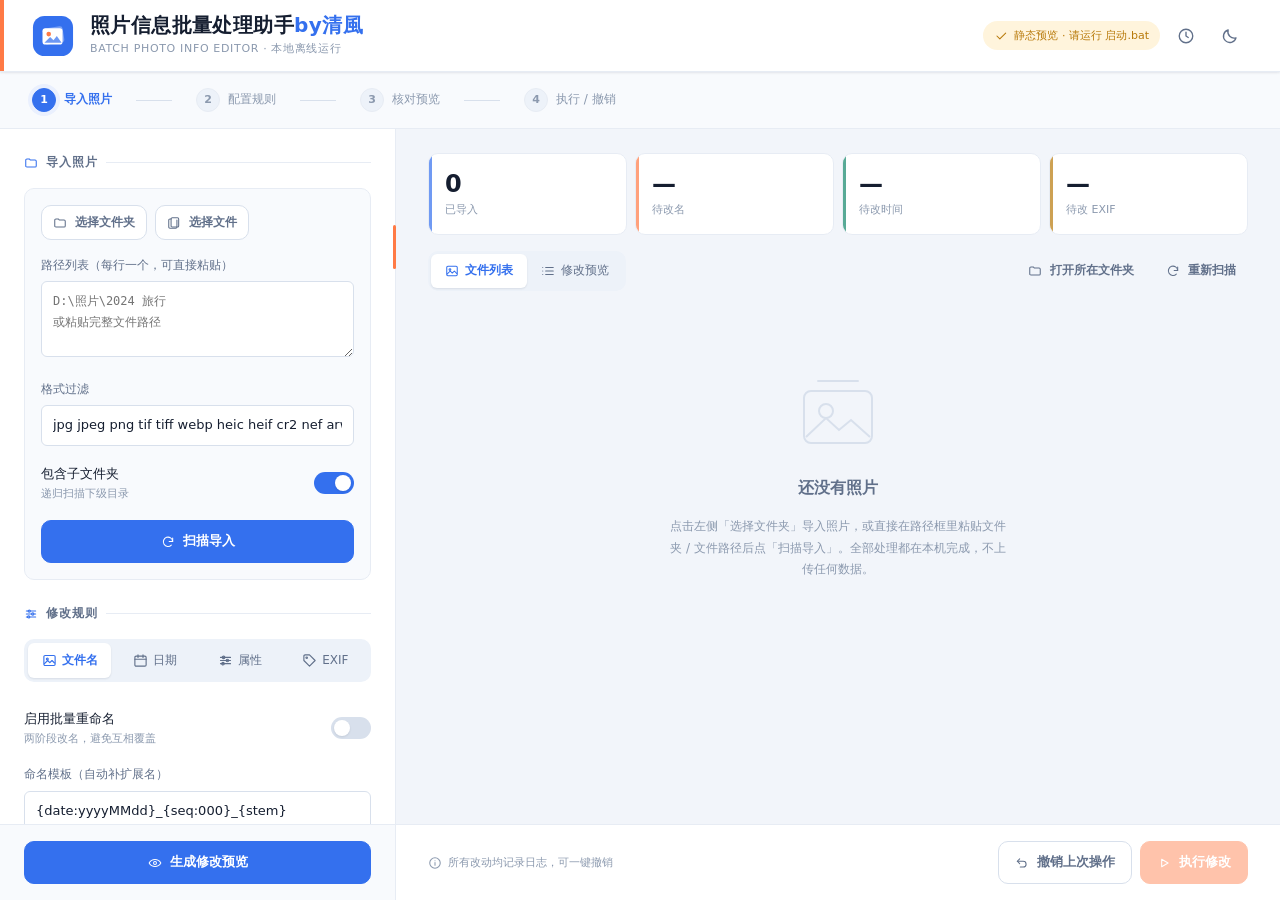
==== index.html @ 04a1b997 "Add files via upload" ====
<!DOCTYPE html>
<html lang="zh-CN" data-theme="light">
<head>
<meta charset="UTF-8">
<meta name="viewport" content="width=device-width, initial-scale=1">
<title>照片信息批量处理助手by清風 · 批量修改照片信息</title>
<style>
:root{
  --brand:#3470EE; --brand-strong:#2559CC; --brand-soft:#EAF0FE; --brand-ink:#1B4FC0;
  --accent:#FF7A45; --accent-soft:#FFF0E8; --accent-ink:#C94E1F;
  --ok:#12876A; --ok-soft:#E4F6EF; --warn:#B87A0B; --warn-soft:#FFF4DC;
  --danger:#D8433A; --danger-soft:#FDECEA;
  --n0:#FFFFFF; --n50:#F7F9FC; --n100:#F1F4F9; --n200:#E7ECF4;
  --n300:#D8E0EC; --n400:#B6C2D4; --n500:#8B99AE; --n600:#61708A;
  --n700:#42506A; --n800:#28344B; --n900:#151E30;
  --bg:#F2F5FA; --surface:#FFFFFF; --surface-2:#F8FAFD; --surface-3:#EDF2F9;
  --text:var(--n900); --text-2:var(--n600); --text-3:var(--n500);
  --line:var(--n200); --line-strong:var(--n300);
  --fs-11:11px; --fs-12:12px; --fs-13:13px; --fs-14:14px; --fs-16:16px;
  --fs-18:18px; --fs-20:20px; --fs-24:24px; --fs-30:30px;
  --sp-1:4px; --sp-2:8px; --sp-3:16px; --sp-4:24px; --sp-5:32px;
  --sp-6:40px; --sp-7:48px; --sp-8:64px;
  --r-sm:6px; --r-md:10px; --r-lg:16px; --r-pill:999px;
  --sh-1:0 1px 2px rgba(21,30,48,.06),0 1px 3px rgba(21,30,48,.04);
  --sh-2:0 4px 12px rgba(21,30,48,.08),0 1px 3px rgba(21,30,48,.05);
  --sh-3:0 12px 32px rgba(21,30,48,.14);
  --ease-std:cubic-bezier(.4,0,.2,1);
  --ease-in:cubic-bezier(.22,1,.36,1);
  --t-micro:120ms; --t-hover:180ms; --t-state:280ms; --t-enter:400ms;
  --panel-w:396px;
}
:root[data-theme="dark"]{
  --brand:#5B8DEF; --brand-strong:#3470EE; --brand-soft:#1C2C4C; --brand-ink:#A9C4FF;
  --accent:#FF9A6B; --accent-soft:#3A2418; --accent-ink:#FFC2A3;
  --ok:#4CC79C; --ok-soft:#12362C; --warn:#E3B34C; --warn-soft:#382C11;
  --danger:#F07A72; --danger-soft:#3A1E1B;
  --n0:#1A212C; --n50:#1E2632; --n100:#222B38; --n200:#2B3644;
  --n300:#364354; --n400:#4A5A6E; --n500:#7C8BA1; --n600:#A2B0C4;
  --n700:#C2CCDA; --n800:#DCE4EF; --n900:#EEF3FA;
  --bg:#11171F; --surface:#1A212C; --surface-2:#1E2632; --surface-3:#232D3A;
  --text:var(--n900); --text-2:var(--n600); --text-3:var(--n500);
  --line:var(--n200); --line-strong:var(--n300);
  --sh-1:0 1px 2px rgba(0,0,0,.3); --sh-2:0 4px 14px rgba(0,0,0,.36);
  --sh-3:0 14px 38px rgba(0,0,0,.5);
}
*{box-sizing:border-box;margin:0;padding:0}
html,body{height:100%}
body{
  background:var(--bg); color:var(--text);
  font-family:"Segoe UI","Microsoft YaHei UI","PingFang SC",system-ui,sans-serif;
  font-size:var(--fs-14); line-height:1.6; -webkit-font-smoothing:antialiased;
  overflow:hidden; transition:background var(--t-state) var(--ease-std),color var(--t-state) var(--ease-std);
}
button,input,select,textarea{font:inherit;color:inherit}
button{cursor:pointer;border:0;background:none}
:focus-visible{outline:2px solid var(--brand);outline-offset:2px;border-radius:var(--r-sm)}
.ic{width:18px;height:18px;fill:none;stroke:currentColor;stroke-width:1.8;stroke-linecap:round;stroke-linejoin:round;flex:none}
.ic-sm{width:14px;height:14px}
.ic-lg{width:22px;height:22px}

/* ---------- 入场动画 ---------- */
@keyframes fadeUp{from{opacity:0;transform:translateY(14px)}to{opacity:1;transform:translateY(0)}}
@keyframes fadeIn{from{opacity:0}to{opacity:1}}
@keyframes slideIn{from{opacity:0;transform:translateX(-10px)}to{opacity:1;transform:translateX(0)}}
@keyframes popIn{from{opacity:0;transform:scale(.96) translateY(8px)}to{opacity:1;transform:scale(1) translateY(0)}}
.reveal{opacity:0}
.reveal.in-view{animation:fadeUp var(--t-enter) var(--ease-in) both;animation-delay:var(--d,0ms)}
.anim-in{animation:fadeUp var(--t-state) var(--ease-in) both}
.anim-pop{animation:popIn var(--t-state) var(--ease-in) both}

/* ---------- 顶栏 ---------- */
.app{display:flex;flex-direction:column;height:100vh}
.appbar{
  height:72px;flex:none;display:flex;align-items:center;justify-content:space-between;
  padding:0 var(--sp-5);background:var(--surface);
  border-bottom:1px solid var(--line);box-shadow:var(--sh-1);position:relative;z-index:20;
}
.appbar::before{content:"";position:absolute;left:0;top:0;bottom:0;width:4px;background:var(--accent)}
.brand{display:flex;align-items:center;gap:var(--sp-3)}
.logo{width:42px;height:42px;flex:none}
.brand h1{font-size:var(--fs-20);font-weight:600;letter-spacing:.02em;line-height:1.25}
.brand h1 em{font-style:normal;color:var(--brand)}
.brand p{font-size:var(--fs-11);color:var(--text-3);letter-spacing:.06em;margin-top:2px}
.appbar-actions{display:flex;align-items:center;gap:var(--sp-2)}
.cap-badge{
  display:inline-flex;align-items:center;gap:6px;font-size:var(--fs-11);
  padding:5px 10px;border-radius:var(--r-pill);background:var(--ok-soft);color:var(--ok);
  border:1px solid transparent;transition:all var(--t-hover) var(--ease-std);
}
.cap-badge.warn{background:var(--warn-soft);color:var(--warn)}
.icon-btn{
  width:36px;height:36px;border-radius:var(--r-md);display:grid;place-items:center;
  color:var(--text-2);border:1px solid transparent;
  transition:transform var(--t-hover) var(--ease-std),background var(--t-hover) var(--ease-std),
             color var(--t-hover) var(--ease-std),border-color var(--t-hover) var(--ease-std);
}
.icon-btn:hover{background:var(--surface-3);color:var(--brand);border-color:var(--line);transform:translateY(-2px)}
.icon-btn:active{transform:scale(.94)}
.icon-btn .ic{transition:transform var(--t-hover) var(--ease-std)}
.icon-btn:hover .ic{transform:rotate(-12deg)}

/* ---------- 步骤条 ---------- */
.stepper{
  flex:none;display:flex;align-items:center;gap:0;padding:var(--sp-3) var(--sp-5);
  background:var(--surface-2);border-bottom:1px solid var(--line);overflow-x:auto;
}
.step{display:flex;align-items:center;gap:var(--sp-2);padding-right:var(--sp-4);white-space:nowrap}
.step-num{
  width:24px;height:24px;border-radius:50%;display:grid;place-items:center;
  font-size:var(--fs-11);font-weight:600;background:var(--surface-3);color:var(--text-3);
  border:1px solid var(--line);transition:all var(--t-state) var(--ease-std);
}
.step-label{font-size:var(--fs-12);color:var(--text-3);transition:color var(--t-state) var(--ease-std)}
.step.active .step-num{background:var(--brand);color:#fff;border-color:var(--brand);box-shadow:0 0 0 4px var(--brand-soft)}
.step.active .step-label{color:var(--brand);font-weight:600}
.step.done .step-num{background:var(--ok-soft);color:var(--ok);border-color:transparent}
.step.done .step-label{color:var(--text-2)}
.step-line{width:36px;height:1px;background:var(--line-strong);margin-right:var(--sp-4);flex:none}

/* ---------- 布局 ---------- */
.layout{flex:1;display:flex;min-height:0}
.panel{
  width:var(--panel-w);flex:none;background:var(--surface);border-right:1px solid var(--line);
  display:flex;flex-direction:column;min-height:0;position:relative;
}
.panel::after{content:"";position:absolute;right:-1px;top:96px;width:3px;height:44px;background:var(--accent);border-radius:2px}
.panel-scroll{overflow-y:auto;padding:var(--sp-4);flex:1;min-height:0;scrollbar-width:thin}
.panel-scroll::-webkit-scrollbar,.workspace::-webkit-scrollbar,.table-wrap::-webkit-scrollbar{width:8px;height:8px}
.panel-scroll::-webkit-scrollbar-thumb,.workspace::-webkit-scrollbar-thumb,.table-wrap::-webkit-scrollbar-thumb{background:var(--line-strong);border-radius:8px}
.panel-foot{flex:none;padding:var(--sp-3) var(--sp-4);border-top:1px solid var(--line);background:var(--surface-2)}

.section-title{
  display:flex;align-items:center;gap:var(--sp-2);font-size:var(--fs-12);font-weight:600;
  color:var(--text-2);letter-spacing:.08em;margin-bottom:var(--sp-3);
}
.section-title .ic{color:var(--brand)}
.section-title::after{content:"";flex:1;height:1px;background:var(--line)}
.card{background:var(--surface-2);border:1px solid var(--line);border-radius:var(--r-md);padding:var(--sp-3);margin-bottom:var(--sp-4)}

/* ---------- 控件 ---------- */
.field{margin-bottom:var(--sp-3)}
.field:last-child{margin-bottom:0}
.field label,.lbl{display:block;font-size:var(--fs-12);color:var(--text-2);margin-bottom:6px;font-weight:500}
.hint{font-size:var(--fs-11);color:var(--text-3);line-height:1.5;margin-top:6px}
.inp,.sel,.txt{
  width:100%;background:var(--surface);border:1px solid var(--line-strong);border-radius:var(--r-sm);
  padding:9px 11px;font-size:var(--fs-13);color:var(--text);
  transition:border-color var(--t-hover) var(--ease-std),box-shadow var(--t-hover) var(--ease-std),
             transform var(--t-micro) var(--ease-std),background var(--t-state) var(--ease-std);
}
.inp:hover,.sel:hover,.txt:hover{border-color:var(--brand)}
.inp:focus,.sel:focus,.txt:focus{outline:none;border-color:var(--brand);box-shadow:0 0 0 3px var(--brand-soft)}
.inp:active,.sel:active{transform:scale(.99)}
.txt{resize:vertical;min-height:76px;line-height:1.7;font-family:ui-monospace,Consolas,monospace;font-size:var(--fs-12)}
.sel{appearance:none;background-image:linear-gradient(45deg,transparent 50%,var(--text-3) 50%),linear-gradient(135deg,var(--text-3) 50%,transparent 50%);
  background-position:calc(100% - 16px) 52%,calc(100% - 11px) 52%;background-size:5px 5px,5px 5px;background-repeat:no-repeat;padding-right:30px}
.row{display:flex;gap:var(--sp-2)}
.row>*{flex:1;min-width:0}
.row-3{display:flex;gap:var(--sp-2)}
.row-3>*{flex:1;min-width:0}

.switch-line{display:flex;align-items:center;justify-content:space-between;gap:var(--sp-2);padding:2px 0}
.switch-line .sl-t{font-size:var(--fs-13);font-weight:500}
.switch-line .sl-s{font-size:var(--fs-11);color:var(--text-3)}
.sw{position:relative;width:40px;height:22px;flex:none}
.sw input{position:absolute;opacity:0;width:100%;height:100%;margin:0;cursor:pointer;z-index:2}
.sw .track{position:absolute;inset:0;border-radius:var(--r-pill);background:var(--line-strong);transition:background var(--t-state) var(--ease-std)}
.sw .knob{position:absolute;top:3px;left:3px;width:16px;height:16px;border-radius:50%;background:#fff;box-shadow:var(--sh-1);
  transition:transform var(--t-state) var(--ease-in)}
.sw input:checked+.track{background:var(--brand)}
.sw input:checked+.track+.knob{transform:translateX(18px)}
.sw input:active+.track+.knob{transform:scale(.9)}
.sw input:focus-visible+.track{outline:2px solid var(--brand);outline-offset:2px}

.check-line{display:flex;align-items:center;gap:var(--sp-2);font-size:var(--fs-13);color:var(--text-2);
  padding:7px 9px;border:1px solid var(--line);border-radius:var(--r-sm);cursor:pointer;
  transition:all var(--t-hover) var(--ease-std)}
.check-line:hover{border-color:var(--brand);background:var(--brand-soft);transform:translateY(-2px)}
.check-line input{accent-color:var(--brand);width:15px;height:15px}
.check-grid{display:grid;grid-template-columns:1fr 1fr;gap:var(--sp-2)}

.chips{display:flex;flex-wrap:wrap;gap:6px;margin-top:var(--sp-2)}
.chip{font-size:var(--fs-11);font-family:ui-monospace,Consolas,monospace;
  padding:4px 8px;border-radius:var(--r-pill);background:var(--surface-3);color:var(--text-2);
  border:1px solid var(--line);transition:all var(--t-hover) var(--ease-std)}
.chip:hover{background:var(--brand-soft);color:var(--brand-ink);border-color:var(--brand);transform:translateY(-2px)}
.chip:active{transform:scale(.94)}

.tabs{display:flex;gap:2px;background:var(--surface-3);padding:4px;border-radius:var(--r-md);margin-bottom:var(--sp-4)}
.tab{flex:1;display:flex;align-items:center;justify-content:center;gap:5px;padding:8px 4px;border-radius:var(--r-sm);
  font-size:var(--fs-12);color:var(--text-2);white-space:nowrap;
  transition:all var(--t-hover) var(--ease-std)}
.tab:hover{color:var(--brand);transform:translateY(-2px)}
.tab:active{transform:scale(.96)}
.tab.on{background:var(--surface);color:var(--brand);font-weight:600;box-shadow:var(--sh-1)}
.tab .ic{width:15px;height:15px}
.tab-page{display:none}
.tab-page.on{display:block;animation:fadeUp var(--t-state) var(--ease-in) both}
.conditional[hidden]{display:none}
.conditional:not([hidden]){animation:fadeUp var(--t-state) var(--ease-in) both}

/* ---------- 按钮 ---------- */
.btn{
  display:inline-flex;align-items:center;justify-content:center;gap:8px;
  padding:10px 16px;border-radius:var(--r-md);font-size:var(--fs-13);font-weight:600;
  border:1px solid var(--line-strong);background:var(--surface);color:var(--text-2);
  transition:transform var(--t-hover) var(--ease-std),background var(--t-hover) var(--ease-std),
             color var(--t-hover) var(--ease-std),border-color var(--t-hover) var(--ease-std),
             box-shadow var(--t-hover) var(--ease-std);
}
.btn:hover{transform:translateY(-3px);border-color:var(--brand);color:var(--brand);box-shadow:var(--sh-2)}
.btn:active{transform:scale(.97)}
.btn .ic{transition:transform var(--t-hover) var(--ease-std)}
.btn:hover .ic{transform:translateX(2px)}
.btn-primary{background:var(--brand);color:#fff;border-color:var(--brand)}
.btn-primary:hover{background:var(--brand-strong);color:#fff;border-color:var(--brand-strong);box-shadow:0 6px 18px rgba(52,112,238,.28)}
.btn-accent{background:var(--accent);color:#fff;border-color:var(--accent)}
.btn-accent:hover{background:var(--accent-ink);color:#fff;border-color:var(--accent-ink);box-shadow:0 6px 18px rgba(255,122,69,.28)}
.btn-ghost{background:transparent;border-color:transparent;color:var(--text-2)}
.btn-ghost:hover{background:var(--surface-3);color:var(--brand);border-color:transparent;box-shadow:none}
.btn-sm{padding:7px 11px;font-size:var(--fs-12)}
.btn-full{width:100%}
.btn[disabled]{opacity:.45;pointer-events:none;transform:none}
.btn-row{display:flex;gap:var(--sp-2);margin-top:var(--sp-3)}

/* ---------- 主区 ---------- */
.workspace{flex:1;min-width:0;display:flex;flex-direction:column;min-height:0}
.ws-head{flex:none;padding:var(--sp-4) var(--sp-5) 0}
.stats{display:flex;gap:var(--sp-2);flex-wrap:wrap;margin-bottom:var(--sp-3)}
.stat{
  flex:1;min-width:104px;background:var(--surface);border:1px solid var(--line);
  border-radius:var(--r-md);padding:var(--sp-3);position:relative;overflow:hidden;
  transition:transform var(--t-hover) var(--ease-std),box-shadow var(--t-hover) var(--ease-std),border-color var(--t-hover) var(--ease-std);
}
.stat:hover{transform:translateY(-4px);box-shadow:var(--sh-2);border-color:var(--brand)}
.stat::before{content:"";position:absolute;left:0;top:0;bottom:0;width:3px;background:var(--brand);opacity:.7}
.stat:nth-child(2)::before{background:var(--accent)}
.stat:nth-child(3)::before{background:var(--ok)}
.stat:nth-child(4)::before{background:var(--warn)}
.stat .v{font-size:var(--fs-24);font-weight:600;line-height:1.2;font-variant-numeric:tabular-nums}
.stat .k{font-size:var(--fs-11);color:var(--text-3);margin-top:2px}
.ws-toolbar{display:flex;align-items:center;justify-content:space-between;gap:var(--sp-3);margin-bottom:var(--sp-3);flex-wrap:wrap}
.seg{display:flex;background:var(--surface-3);padding:3px;border-radius:var(--r-md)}
.seg button{padding:7px 14px;border-radius:var(--r-sm);font-size:var(--fs-12);color:var(--text-2);
  display:flex;align-items:center;gap:6px;transition:all var(--t-hover) var(--ease-std)}
.seg button:hover{color:var(--brand);transform:translateY(-2px)}
.seg button:active{transform:scale(.96)}
.seg button.on{background:var(--surface);color:var(--brand);font-weight:600;box-shadow:var(--sh-1)}
.ws-body{flex:1;overflow-y:auto;padding:0 var(--sp-5) var(--sp-5);min-height:0}
.view{display:none}
.view.on{display:block;animation:fadeUp var(--t-state) var(--ease-in) both}

.empty{display:flex;flex-direction:column;align-items:center;justify-content:center;
  padding:var(--sp-8) var(--sp-4);text-align:center;color:var(--text-3);gap:var(--sp-3)}
.empty-art{width:88px;height:88px;color:var(--line-strong)}
.empty h3{font-size:var(--fs-16);font-weight:600;color:var(--text-2)}
.empty p{font-size:var(--fs-12);max-width:340px;line-height:1.8}

.files{display:grid;grid-template-columns:repeat(auto-fill,minmax(168px,1fr));gap:var(--sp-3)}
.fcard{background:var(--surface);border:1px solid var(--line);border-radius:var(--r-md);overflow:hidden;
  transition:transform var(--t-hover) var(--ease-std),box-shadow var(--t-hover) var(--ease-std),border-color var(--t-hover) var(--ease-std)}
.fcard:hover{transform:translateY(-4px);box-shadow:var(--sh-2);border-color:var(--brand)}
.fcard:active{transform:scale(.98)}
.fcard .thumb{width:100%;height:118px;object-fit:cover;background:var(--surface-3);display:block;
  transition:transform var(--t-hover) var(--ease-std)}
.fcard:hover .thumb{transform:scale(1.05)}
.fcard .meta{padding:9px 10px}
.fcard .nm{font-size:var(--fs-12);font-weight:600;white-space:nowrap;overflow:hidden;text-overflow:ellipsis}
.fcard .dt{font-size:var(--fs-11);color:var(--text-3);margin-top:3px;font-variant-numeric:tabular-nums}
.tags{display:flex;gap:4px;flex-wrap:wrap;margin-top:7px}
.tag{font-size:10px;padding:2px 6px;border-radius:var(--r-sm);background:var(--surface-3);color:var(--text-3)}
.tag.b{background:var(--brand-soft);color:var(--brand-ink)}
.tag.a{background:var(--accent-soft);color:var(--accent-ink)}

.table-wrap{background:var(--surface);border:1px solid var(--line);border-radius:var(--r-md);overflow:auto;max-height:100%}
table{width:100%;border-collapse:collapse;font-size:var(--fs-12);min-width:820px}
thead th{position:sticky;top:0;background:var(--surface-2);text-align:left;padding:11px 12px;
  font-size:var(--fs-11);color:var(--text-2);font-weight:600;letter-spacing:.04em;
  border-bottom:1px solid var(--line);z-index:2;white-space:nowrap}
tbody tr{border-bottom:1px solid var(--line);transition:background var(--t-hover) var(--ease-std)}
tbody tr:last-child{border-bottom:0}
tbody tr:hover{background:var(--surface-2)}
tbody td{padding:10px 12px;vertical-align:middle}
.tthumb{width:38px;height:38px;object-fit:cover;border-radius:var(--r-sm);background:var(--surface-3)}
.nm-old{color:var(--text-3);text-decoration:line-through;text-decoration-color:var(--danger)}
.nm-new{color:var(--text);font-weight:600}
.arrow{color:var(--brand);margin:0 6px}
.del{color:var(--danger);text-decoration:line-through;opacity:.75}
.ins{color:var(--ok);font-weight:600}
.diff-cell{font-size:var(--fs-11);line-height:1.7;max-width:220px}
.diff-cell .dim{color:var(--text-3)}
.badge{display:inline-flex;align-items:center;gap:4px;font-size:10px;padding:3px 7px;border-radius:var(--r-pill);white-space:nowrap}
.badge.ok{background:var(--ok-soft);color:var(--ok)}
.badge.warn{background:var(--warn-soft);color:var(--warn)}
.badge.err{background:var(--danger-soft);color:var(--danger)}
.badge.off{background:var(--surface-3);color:var(--text-3)}

.ws-foot{flex:none;padding:var(--sp-3) var(--sp-5);border-top:1px solid var(--line);
  background:var(--surface);display:flex;align-items:center;justify-content:space-between;gap:var(--sp-3)}
.foot-note{font-size:var(--fs-11);color:var(--text-3);display:flex;align-items:center;gap:6px}
.progress{height:3px;background:var(--surface-3);border-radius:2px;overflow:hidden;width:140px}
.progress i{display:block;height:100%;background:var(--brand);width:0;transition:width var(--t-state) var(--ease-std)}
.spinner{width:15px;height:15px;border:2px solid rgba(255,255,255,.35);border-top-color:#fff;border-radius:50%;
  animation:spin .8s linear infinite}
@keyframes spin{to{transform:rotate(360deg)}}

/* ---------- 浮层 ---------- */
.toast-stack{position:fixed;right:var(--sp-4);bottom:var(--sp-4);z-index:60;display:flex;flex-direction:column;gap:var(--sp-2);pointer-events:none}
.toast{display:flex;align-items:flex-start;gap:9px;min-width:240px;max-width:380px;
  padding:12px 14px;border-radius:var(--r-md);background:var(--surface);border:1px solid var(--line);
  box-shadow:var(--sh-3);font-size:var(--fs-12);color:var(--text);
  animation:slideIn var(--t-state) var(--ease-in) both;pointer-events:auto}
.toast.err{border-left:3px solid var(--danger)}
.toast.ok{border-left:3px solid var(--ok)}
.toast.info{border-left:3px solid var(--brand)}
.toast .ic{margin-top:1px;color:var(--brand)}
.toast.err .ic{color:var(--danger)} .toast.ok .ic{color:var(--ok)}

.backdrop{position:fixed;inset:0;background:rgba(12,18,30,.46);z-index:70;display:none;
  align-items:center;justify-content:center;padding:var(--sp-4);animation:fadeIn var(--t-state) var(--ease-std) both}
.backdrop.on{display:flex}
.modal{width:min(560px,100%);max-height:82vh;overflow:auto;background:var(--surface);
  border-radius:var(--r-lg);box-shadow:var(--sh-3);border:1px solid var(--line);
  animation:popIn var(--t-state) var(--ease-in) both}
.modal-head{display:flex;align-items:center;justify-content:space-between;padding:var(--sp-4);
  border-bottom:1px solid var(--line)}
.modal-head h2{font-size:var(--fs-16);font-weight:600;display:flex;align-items:center;gap:9px}
.modal-head h2 .ic{color:var(--brand)}
.modal-body{padding:var(--sp-4);font-size:var(--fs-13);line-height:1.8;color:var(--text-2)}
.modal-foot{display:flex;justify-content:flex-end;gap:var(--sp-2);padding:var(--sp-3) var(--sp-4);
  border-top:1px solid var(--line);background:var(--surface-2)}
.callout{display:flex;gap:10px;padding:12px;border-radius:var(--r-md);
  background:var(--warn-soft);color:var(--warn);font-size:var(--fs-12);margin:var(--sp-3) 0}
.callout .ic{flex:none;margin-top:2px}
.mini-list{display:flex;flex-direction:column;gap:6px;margin-top:var(--sp-3)}
.mini-row{display:flex;align-items:center;justify-content:space-between;gap:var(--sp-3);
  padding:10px 12px;border:1px solid var(--line);border-radius:var(--r-md);background:var(--surface-2);
  transition:all var(--t-hover) var(--ease-std)}
.mini-row:hover{border-color:var(--brand);transform:translateY(-2px)}
.mini-row .t{font-size:var(--fs-12);font-weight:600}
.mini-row .s{font-size:var(--fs-11);color:var(--text-3)}

/* ---------- 响应式 ---------- */
@media (max-width:1199px){
  :root{--panel-w:340px}
  .appbar{padding:0 var(--sp-3)}
  .ws-head,.ws-body,.ws-foot{padding-left:var(--sp-4);padding-right:var(--sp-4)}
  .stepper{padding:var(--sp-3) var(--sp-4)}
}
@media (max-width:767px){
  .layout{flex-direction:column;overflow-y:auto}
  .panel{width:100%;border-right:0;border-bottom:1px solid var(--line);max-height:none}
  .panel::after{display:none}
  .panel-scroll{overflow:visible}
  .workspace{min-height:70vh}
  .appbar{height:62px}
  .brand h1{font-size:var(--fs-16)}
  .brand p{display:none}
  .cap-badge{display:none}
  .stats .stat{min-width:calc(50% - var(--sp-2))}
  .files{grid-template-columns:repeat(auto-fill,minmax(130px,1fr))}
  .ws-foot{flex-wrap:wrap}
  .foot-note{width:100%}
}
@media (prefers-reduced-motion:reduce){
  *,*::before,*::after{animation-duration:120ms!important;animation-delay:0ms!important;
    transition-duration:120ms!important;scroll-behavior:auto!important}
  .reveal.in-view,.anim-in,.anim-pop,.tab-page.on,.view.on,.toast,.modal,.conditional:not([hidden]){
    animation-name:fadeIn!important
  }
  .btn:hover,.icon-btn:hover,.chip:hover,.stat:hover,.fcard:hover,.check-line:hover,.mini-row:hover,.tab:hover,.seg button:hover{
    transform:none!important
  }
  .btn:active,.icon-btn:active,.chip:active,.tab:active,.seg button:active,.fcard:active{transform:none!important}
  .fcard:hover .thumb,.icon-btn:hover .ic,.btn:hover .ic{transform:none!important}
  .spinner{animation:none}
}
</style>
</head>
<body>
<svg aria-hidden="true" style="position:absolute;width:0;height:0"><defs>
<symbol id="i-folder" viewBox="0 0 24 24"><path d="M3 7a2 2 0 0 1 2-2h4l2 2h8a2 2 0 0 1 2 2v8a2 2 0 0 1-2 2H5a2 2 0 0 1-2-2z"/></symbol>
<symbol id="i-files" viewBox="0 0 24 24"><rect x="7" y="3" width="13" height="16" rx="2"/><path d="M17 7v12a2 2 0 0 1-2 2H5a2 2 0 0 1-2-2V7a2 2 0 0 1 2-2h2"/></symbol>
<symbol id="i-image" viewBox="0 0 24 24"><rect x="3" y="4" width="18" height="16" rx="2"/><circle cx="8.5" cy="9.5" r="1.5"/><path d="m4 17 5-5 3.5 3.5L16 12l4 4"/></symbol>
<symbol id="i-calendar" viewBox="0 0 24 24"><rect x="3" y="5" width="18" height="16" rx="2"/><path d="M3 10h18M8 3v4M16 3v4"/></symbol>
<symbol id="i-sliders" viewBox="0 0 24 24"><path d="M4 7h16M4 12h16M4 17h16"/><circle cx="9" cy="7" r="2"/><circle cx="15" cy="12" r="2"/><circle cx="8" cy="17" r="2"/></symbol>
<symbol id="i-tag" viewBox="0 0 24 24"><path d="M3 12V5a2 2 0 0 1 2-2h7l9 9-9 9z"/><circle cx="7.5" cy="7.5" r="1.2"/></symbol>
<symbol id="i-play" viewBox="0 0 24 24"><path d="M8 5.5v13l11-6.5z"/></symbol>
<symbol id="i-undo" viewBox="0 0 24 24"><path d="M4 9h10a5 5 0 0 1 0 10H9"/><path d="m4 9 4-4M4 9l4 4"/></symbol>
<symbol id="i-moon" viewBox="0 0 24 24"><path d="M20 14.5A8.5 8.5 0 0 1 9.5 4a8.5 8.5 0 1 0 10.5 10.5z"/></symbol>
<symbol id="i-sun" viewBox="0 0 24 24"><circle cx="12" cy="12" r="4"/><path d="M12 2v2M12 20v2M4.9 4.9l1.4 1.4M17.7 17.7l1.4 1.4M2 12h2M20 12h2M4.9 19.1l1.4-1.4M17.7 6.3l1.4-1.4"/></symbol>
<symbol id="i-list" viewBox="0 0 24 24"><path d="M8 6h13M8 12h13M8 18h13M3 6h.01M3 12h.01M3 18h.01"/></symbol>
<symbol id="i-check" viewBox="0 0 24 24"><path d="m5 12 5 5L20 7"/></symbol>
<symbol id="i-alert" viewBox="0 0 24 24"><path d="M12 3 2 20h20z"/><path d="M12 9v5M12 17h.01"/></symbol>
<symbol id="i-x" viewBox="0 0 24 24"><path d="M6 6l12 12M18 6 6 18"/></symbol>
<symbol id="i-refresh" viewBox="0 0 24 24"><path d="M20 11a8 8 0 1 0-2.3 6.3"/><path d="M20 5v6h-6"/></symbol>
<symbol id="i-clock" viewBox="0 0 24 24"><circle cx="12" cy="12" r="9"/><path d="M12 7v5l3 2"/></symbol>
<symbol id="i-eye" viewBox="0 0 24 24"><path d="M2 12s3.5-6 10-6 10 6 10 6-3.5 6-10 6-10-6-10-6z"/><circle cx="12" cy="12" r="2.5"/></symbol>
<symbol id="i-info" viewBox="0 0 24 24"><circle cx="12" cy="12" r="9"/><path d="M12 11v5M12 8h.01"/></symbol>
</defs></svg>

<div class="app">
  <header class="appbar">
    <div class="brand">
      <svg class="logo" viewBox="0 0 44 44" aria-hidden="true">
        <rect x="1" y="1" width="42" height="42" rx="12" fill="#3470EE"/>
        <rect x="12" y="13" width="21" height="17" rx="3" fill="#FFFFFF" opacity=".34" transform="rotate(-9 22 21)"/>
        <rect x="11" y="14" width="21" height="17" rx="3" fill="#FFFFFF"/>
        <circle cx="17.5" cy="20" r="2.4" fill="#FF7A45"/>
        <path d="m13 29 6-6 3.5 3.5L26 22l5 7z" fill="#3470EE" opacity=".72"/>
      </svg>
      <div>
        <h1>照片信息批量处理助手<em>by清風</em></h1>
        <p>BATCH PHOTO INFO EDITOR · 本地离线运行</p>
      </div>
    </div>
    <div class="appbar-actions">
      <span class="cap-badge" id="capBadge"><svg class="ic ic-sm"><use href="#i-check"/></svg><span>内核就绪</span></span>
      <button class="icon-btn" id="btnJournals" title="操作日志与撤销"><svg class="ic"><use href="#i-clock"/></svg></button>
      <button class="icon-btn" id="btnTheme" title="切换深色/浅色"><svg class="ic"><use href="#i-moon"/></svg></button>
    </div>
  </header>

  <nav class="stepper" id="stepper">
    <div class="step active" data-step="1"><span class="step-num">1</span><span class="step-label">导入照片</span></div><span class="step-line"></span>
    <div class="step" data-step="2"><span class="step-num">2</span><span class="step-label">配置规则</span></div><span class="step-line"></span>
    <div class="step" data-step="3"><span class="step-num">3</span><span class="step-label">核对预览</span></div><span class="step-line"></span>
    <div class="step" data-step="4"><span class="step-num">4</span><span class="step-label">执行 / 撤销</span></div>
  </nav>

  <div class="layout">
    <aside class="panel">
      <div class="panel-scroll">
        <div class="section-title reveal"><svg class="ic ic-sm"><use href="#i-folder"/></svg>导入照片</div>
        <div class="card reveal">
          <div class="btn-row" style="margin-top:0">
            <button class="btn btn-sm" id="btnPickFolder"><svg class="ic ic-sm"><use href="#i-folder"/></svg>选择文件夹</button>
            <button class="btn btn-sm" id="btnPickFiles"><svg class="ic ic-sm"><use href="#i-files"/></svg>选择文件</button>
          </div>
          <div class="field" style="margin-top:var(--sp-3)">
            <label for="paths">路径列表（每行一个，可直接粘贴）</label>
            <textarea class="txt" id="paths" placeholder="D:\照片\2024 旅行&#10;或粘贴完整文件路径"></textarea>
          </div>
          <div class="row">
            <div class="field" style="margin-bottom:0">
              <label for="exts">格式过滤</label>
              <input class="inp" id="exts" value="jpg jpeg png tif tiff webp heic heif cr2 nef arw dng" placeholder="留空 = 全部支持格式">
            </div>
          </div>
          <div class="switch-line" style="margin-top:var(--sp-3)">
            <div><div class="sl-t">包含子文件夹</div><div class="sl-s">递归扫描下级目录</div></div>
            <label class="sw"><input type="checkbox" id="recursive" checked><span class="track"></span><span class="knob"></span></label>
          </div>
          <button class="btn btn-primary btn-full" id="btnScan" style="margin-top:var(--sp-3)"><svg class="ic ic-sm"><use href="#i-refresh"/></svg>扫描导入</button>
        </div>

        <div class="section-title reveal"><svg class="ic ic-sm"><use href="#i-sliders"/></svg>修改规则</div>
        <div class="tabs reveal" id="tabs">
          <button class="tab on" data-tab="name"><svg class="ic"><use href="#i-image"/></svg>文件名</button>
          <button class="tab" data-tab="date"><svg class="ic"><use href="#i-calendar"/></svg>日期</button>
          <button class="tab" data-tab="attr"><svg class="ic"><use href="#i-sliders"/></svg>属性</button>
          <button class="tab" data-tab="exif"><svg class="ic"><use href="#i-tag"/></svg>EXIF</button>
        </div>

        <!-- 文件名 -->
        <div class="tab-page on reveal" id="page-name">
          <div class="switch-line" style="margin-bottom:var(--sp-3)">
            <div><div class="sl-t">启用批量重命名</div><div class="sl-s">两阶段改名，避免互相覆盖</div></div>
            <label class="sw"><input type="checkbox" id="rn_enabled"><span class="track"></span><span class="knob"></span></label>
          </div>
          <div class="field">
            <label for="rn_template">命名模板（自动补扩展名）</label>
            <input class="inp" id="rn_template" value="{date:yyyyMMdd}_{seq:000}_{stem}">
            <div class="chips" id="varChips"></div>
            <div class="hint">点击变量插入。日期来自「日期」页规则；无有效日期时回退到原修改时间。</div>
          </div>
          <div class="row-3">
            <div class="field"><label for="rn_seq_start">起始序号</label><input class="inp" id="rn_seq_start" type="number" value="1" min="0"></div>
            <div class="field"><label for="rn_case">主名大小写</label><select class="sel" id="rn_case"><option value="keep">保持</option><option value="lower">全小写</option><option value="upper">全大写</option></select></div>
            <div class="field"><label for="rn_ext_case">扩展名</label><select class="sel" id="rn_ext_case"><option value="keep">保持</option><option value="lower">小写</option><option value="upper">大写</option></select></div>
          </div>
          <div class="row">
            <div class="field"><label for="rn_find">查找</label><input class="inp" id="rn_find" placeholder="可选"></div>
            <div class="field"><label for="rn_replace">替换为</label><input class="inp" id="rn_replace" placeholder="可选"></div>
          </div>
          <div class="row">
            <div class="field"><label for="rn_prefix">前缀</label><input class="inp" id="rn_prefix" placeholder="可选"></div>
            <div class="field"><label for="rn_suffix">后缀</label><input class="inp" id="rn_suffix" placeholder="可选"></div>
          </div>
          <div class="row">
            <div class="field"><label for="rn_conflict">重名冲突</label><select class="sel" id="rn_conflict"><option value="suffix">自动加序号</option><option value="skip">跳过该文件</option><option value="error">标记为冲突</option></select></div>
            <div class="field"><label>使用正则</label><label class="check-line" style="margin-top:2px"><input type="checkbox" id="rn_regex">查找用正则</label></div>
          </div>
        </div>

        <!-- 日期 -->
        <div class="tab-page reveal" id="page-date">
          <div class="switch-line" style="margin-bottom:var(--sp-3)">
            <div><div class="sl-t">启用时间戳修改</div><div class="sl-s">创建 / 修改 / 访问时间</div></div>
            <label class="sw"><input type="checkbox" id="dt_enabled"><span class="track"></span><span class="knob"></span></label>
          </div>
          <div class="field"><label for="dt_source">日期来源</label>
            <select class="sel" id="dt_source">
              <option value="fixed">固定日期时间</option>
              <option value="offset">在原有时间上叠加偏移</option>
              <option value="exif" selected>EXIF 拍摄日期</option>
              <option value="filename">从文件名解析日期</option>
              <option value="modified">保持原修改时间</option>
              <option value="created">保持原创建时间</option>
            </select>
          </div>
          <div class="conditional" id="dt-fixed-wrap" hidden>
            <div class="field"><label for="dt_fixed">固定日期时间</label><input class="inp" id="dt_fixed" type="datetime-local" value="2024-01-01T12:00"></div>
          </div>
          <div class="conditional" id="dt-offset-wrap" hidden>
            <div class="field"><label for="dt_base">偏移基准</label><select class="sel" id="dt_base"><option value="modified">修改时间</option><option value="created">创建时间</option><option value="accessed">访问时间</option></select></div>
            <div class="row-3">
              <div class="field"><label for="dt_off_d">± 天</label><input class="inp" id="dt_off_d" type="number" value="0"></div>
              <div class="field"><label for="dt_off_h">± 小时</label><input class="inp" id="dt_off_h" type="number" value="0"></div>
              <div class="field"><label for="dt_off_m">± 分钟</label><input class="inp" id="dt_off_m" type="number" value="0"></div>
            </div>
          </div>
          <div class="field"><label>写入到哪些时间戳</label>
            <div class="check-grid">
              <label class="check-line"><input type="checkbox" id="dt_t_created" checked>创建时间</label>
              <label class="check-line"><input type="checkbox" id="dt_t_modified" checked>修改时间</label>
              <label class="check-line"><input type="checkbox" id="dt_t_accessed">访问时间</label>
            </div>
          </div>
          <div class="switch-line">
            <div><div class="sl-t">同步写回 EXIF</div><div class="sl-s">同时更新照片拍摄日期</div></div>
            <label class="sw"><input type="checkbox" id="dt_sync_exif"><span class="track"></span><span class="knob"></span></label>
          </div>
          <div class="callout"><svg class="ic ic-sm"><use href="#i-info"/></svg><span>写 EXIF 与改名都会刷新修改时间，程序已把时间戳放到最后一步执行，结果不会被覆盖。Windows 下「创建时间」即文件创建时间。</span></div>
        </div>

        <!-- 属性 -->
        <div class="tab-page reveal" id="page-attr">
          <div class="switch-line" style="margin-bottom:var(--sp-3)">
            <div><div class="sl-t">启用文件属性修改</div><div class="sl-s">只读 / 隐藏 / 存档 / 系统</div></div>
            <label class="sw"><input type="checkbox" id="at_enabled"><span class="track"></span><span class="knob"></span></label>
          </div>
          <div class="field"><label for="at_readonly">只读</label><select class="sel" id="at_readonly"><option value="keep">保持不变</option><option value="set">设为开</option><option value="clear">设为关</option></select></div>
          <div class="field"><label for="at_hidden">隐藏</label><select class="sel" id="at_hidden"><option value="keep">保持不变</option><option value="set">设为开</option><option value="clear">设为关</option></select></div>
          <div class="field"><label for="at_archive">存档</label><select class="sel" id="at_archive"><option value="keep">保持不变</option><option value="set">设为开</option><option value="clear">设为关</option></select></div>
          <div class="field"><label for="at_system">系统</label><select class="sel" id="at_system"><option value="keep">保持不变</option><option value="set">设为开</option><option value="clear">设为关</option></select></div>
          <div class="callout"><svg class="ic ic-sm"><use href="#i-alert"/></svg><span>「系统」属性请谨慎设置；设为隐藏后文件可能从资源管理器中消失。所有改动都可通过操作日志一键撤销。</span></div>
        </div>

        <!-- EXIF -->
        <div class="tab-page reveal" id="page-exif">
          <div class="switch-line" style="margin-bottom:var(--sp-3)">
            <div><div class="sl-t">启用 EXIF 元数据</div><div class="sl-s">拍摄日期 / 数字化日期</div></div>
            <label class="sw"><input type="checkbox" id="ex_enabled"><span class="track"></span><span class="knob"></span></label>
          </div>
          <div class="field"><label for="ex_mode">处理方式</label>
            <select class="sel" id="ex_mode">
              <option value="keep">保持不变</option>
              <option value="fixed">写入固定日期</option>
              <option value="offset">在 EXIF 原日期上偏移</option>
              <option value="from_fs">用文件系统时间回填</option>
              <option value="from_date">用「日期」页的目标日期</option>
              <option value="clear">清除拍摄日期</option>
            </select>
          </div>
          <div class="conditional" id="ex-fixed-wrap" hidden>
            <div class="field"><label for="ex_fixed">固定日期时间</label><input class="inp" id="ex_fixed" type="datetime-local" value="2024-01-01T12:00"></div>
          </div>
          <div class="conditional" id="ex-offset-wrap" hidden>
            <div class="row">
              <div class="field"><label for="ex_off_d">± 天</label><input class="inp" id="ex_off_d" type="number" value="0"></div>
              <div class="field"><label for="ex_off_h">± 小时</label><input class="inp" id="ex_off_h" type="number" value="0"></div>
            </div>
          </div>
          <div class="field"><label for="ex_base">回填基准</label><select class="sel" id="ex_base"><option value="modified">修改时间</option><option value="created">创建时间</option></select></div>
          <div class="callout"><svg class="ic ic-sm"><use href="#i-info"/></svg><span>EXIF 写入仅支持 JPEG / TIFF / WebP；HEIC、RAW、PNG 会跳过并在预览中提示。写入会重写文件内容，因此执行顺序在重命名之前。</span></div>
        </div>
      </div>
      <div class="panel-foot">
        <button class="btn btn-primary btn-full" id="btnPreview"><svg class="ic ic-sm"><use href="#i-eye"/></svg>生成修改预览</button>
      </div>
    </aside>

    <main class="workspace">
      <div class="ws-head">
        <div class="stats" id="stats"></div>
        <div class="ws-toolbar">
          <div class="seg" id="seg">
            <button class="on" data-view="files"><svg class="ic ic-sm"><use href="#i-image"/></svg>文件列表</button>
            <button data-view="preview"><svg class="ic ic-sm"><use href="#i-list"/></svg>修改预览</button>
          </div>
          <div style="display:flex;gap:var(--sp-2)">
            <button class="btn btn-sm btn-ghost" id="btnOpen"><svg class="ic ic-sm"><use href="#i-folder"/></svg>打开所在文件夹</button>
            <button class="btn btn-sm btn-ghost" id="btnRescan"><svg class="ic ic-sm"><use href="#i-refresh"/></svg>重新扫描</button>
          </div>
        </div>
      </div>

      <div class="ws-body">
        <div class="view on" id="view-files">
          <div class="files" id="fileGrid"></div>
          <div class="empty" id="fileEmpty">
            <svg class="empty-art" viewBox="0 0 88 88" fill="none" stroke="currentColor" stroke-width="2"><rect x="10" y="20" width="68" height="52" rx="7"/><circle cx="32" cy="40" r="7"/><path d="m12 66 20-19 13 12 12-10 19 17"/><path d="M24 10h40" stroke-linecap="round"/></svg>
            <h3>还没有照片</h3>
            <p>点击左侧「选择文件夹」导入照片，或直接在路径框里粘贴文件夹 / 文件路径后点「扫描导入」。全部处理都在本机完成，不上传任何数据。</p>
          </div>
        </div>
        <div class="view" id="view-preview">
          <div class="table-wrap" id="tableWrap" style="display:none"><table id="pvTable"></table></div>
          <div class="empty" id="pvEmpty">
            <svg class="empty-art" viewBox="0 0 88 88" fill="none" stroke="currentColor" stroke-width="2"><rect x="12" y="12" width="64" height="64" rx="8"/><path d="M12 30h64M12 48h64M12 66h64M34 12v64" /><circle cx="23" cy="21" r="2" fill="currentColor"/></svg>
            <h3>尚未生成预览</h3>
            <p>配置好左侧规则后点「生成修改预览」。这里会逐条列出改名前后、时间变化、属性与 EXIF 改动，确认无误再执行。</p>
          </div>
        </div>
      </div>

      <div class="ws-foot">
        <div class="foot-note"><svg class="ic ic-sm"><use href="#i-info"/></svg><span id="footNote">所有改动均记录日志，可一键撤销</span>
          <span class="progress" id="progress" style="display:none"><i id="progressBar"></i></span>
        </div>
        <div style="display:flex;gap:var(--sp-2)">
          <button class="btn" id="btnUndoLast"><svg class="ic ic-sm"><use href="#i-undo"/></svg>撤销上次操作</button>
          <button class="btn btn-accent" id="btnExecute" disabled><svg class="ic ic-sm"><use href="#i-play"/></svg>执行修改</button>
        </div>
      </div>
    </main>
  </div>
</div>

<div class="toast-stack" id="toasts"></div>

<div class="backdrop" id="backdrop">
  <div class="modal" id="modal" role="dialog" aria-modal="true"></div>
</div>

<script>
const $ = s => document.querySelector(s);
const $$ = s => [...document.querySelectorAll(s)];
const esc = s => String(s ?? '').replace(/[&<>"']/g, c => ({'&':'&amp;','<':'&lt;','>':'&gt;','"':'&quot;',"'":'&#39;'}[c]));
const S = { items: [], preview: null, view: 'files', journals: [], busy: false, progressTimer: null };

async function api(path, data){
  const opt = data === undefined ? {} : {method:'POST', headers:{'Content-Type':'application/json'}, body:JSON.stringify(data)};
  const r = await fetch(path, opt);
  if(!r.ok) throw new Error('HTTP ' + r.status);
  return r.json();
}
function toast(msg, type='info'){
  const el = document.createElement('div');
  el.className = 'toast ' + type;
  const icon = type === 'ok' ? 'i-check' : type === 'err' ? 'i-alert' : 'i-info';
  el.innerHTML = `<svg class="ic ic-sm"><use href="#${icon}"/></svg><span>${esc(msg)}</span>`;
  $('#toasts').appendChild(el);
  setTimeout(() => { el.style.transition = 'opacity 240ms var(--ease-std), transform 240ms var(--ease-std)';
    el.style.opacity = '0'; el.style.transform = 'translateX(12px)'; setTimeout(() => el.remove(), 250); }, 3200);
}
function setStep(n){
  $$('#stepper .step').forEach(s => {
    const k = +s.dataset.step;
    s.classList.toggle('active', k === n);
    s.classList.toggle('done', k < n);
  });
}
function openModal(html){ $('#modal').innerHTML = html; $('#backdrop').classList.add('on'); }
function closeModal(){ $('#backdrop').classList.remove('on'); }
$('#backdrop').addEventListener('click', e => { if(e.target.id === 'backdrop') closeModal(); });
document.addEventListener('keydown', e => { if(e.key === 'Escape') closeModal(); });

/* ---------- 主题 ---------- */
const savedTheme = localStorage.getItem('qf-theme') || 'light';
document.documentElement.dataset.theme = savedTheme;
function syncThemeIcon(){
  $('#btnTheme').innerHTML = `<svg class="ic"><use href="#${document.documentElement.dataset.theme === 'dark' ? 'i-sun' : 'i-moon'}"/></svg>`;
}
syncThemeIcon();
$('#btnTheme').onclick = () => {
  const t = document.documentElement.dataset.theme === 'dark' ? 'light' : 'dark';
  document.documentElement.dataset.theme = t;
  localStorage.setItem('qf-theme', t);
  syncThemeIcon();
};

/* ---------- 入场动画 ---------- */
const reduce = matchMedia('(prefers-reduced-motion: reduce)').matches;
if(reduce){
  $$('.reveal').forEach(el => el.classList.add('in-view'));
}else{
  const io = new IntersectionObserver(entries => {
    let n = 0;
    entries.forEach(en => {
      if(!en.isIntersecting) return;
      const el = en.target;
      el.style.setProperty('--d', (n % 8) * 50 + 'ms');
      el.style.willChange = 'transform, opacity';
      el.classList.add('in-view');
      el.addEventListener('animationend', () => { el.style.willChange = 'auto'; }, {once:true});
      io.unobserve(el);
      n++;
    });
  }, {threshold:.08});
  $$('.reveal').forEach(el => io.observe(el));
}

/* ---------- Tab / 条件字段 ---------- */
$('#tabs').addEventListener('click', e => {
  const b = e.target.closest('.tab'); if(!b) return;
  $$('#tabs .tab').forEach(t => t.classList.toggle('on', t === b));
  $$('.tab-page').forEach(p => p.classList.toggle('on', p.id === 'page-' + b.dataset.tab));
});
const VARS = ['{date:yyyyMMdd}','{seq:000}','{stem}','{exifdate:yyyy-MM-dd_HHmmss}','{folder}','{width}x{height}','{hash8}','{ext}'];
$('#varChips').innerHTML = VARS.map(v => `<button class="chip" data-v="${esc(v)}">${esc(v)}</button>`).join('');
$('#varChips').addEventListener('click', e => {
  const c = e.target.closest('.chip'); if(!c) return;
  const inp = $('#rn_template');
  const a = inp.selectionStart ?? inp.value.length, b = inp.selectionEnd ?? inp.value.length;
  inp.value = inp.value.slice(0,a) + c.dataset.v + inp.value.slice(b);
  inp.focus(); inp.setSelectionRange(a + c.dataset.v.length, a + c.dataset.v.length);
  inp.animate([{transform:'scale(.99)'},{transform:'scale(1)'}], {duration:160, easing:'cubic-bezier(.4,0,.2,1)'});
});
function syncConditional(){
  const src = $('#dt_source').value;
  $('#dt-fixed-wrap').hidden = src !== 'fixed';
  $('#dt-offset-wrap').hidden = src !== 'offset';
  const mode = $('#ex_mode').value;
  $('#ex-fixed-wrap').hidden = mode !== 'fixed';
  $('#ex-offset-wrap').hidden = mode !== 'offset';
}
$('#dt_source').addEventListener('change', syncConditional);
$('#ex_mode').addEventListener('change', syncConditional);
syncConditional();

/* ---------- 收集规则 ---------- */
function num(id){ const v = parseFloat($(id).value); return isNaN(v) ? 0 : v; }
function collectRules(){
  return {
    rename:{ enabled:$('#rn_enabled').checked, template:$('#rn_template').value,
      seq_start:parseInt($('#rn_seq_start').value)||1, find:$('#rn_find').value,
      replace:$('#rn_replace').value, regex:$('#rn_regex').checked,
      prefix:$('#rn_prefix').value, suffix:$('#rn_suffix').value,
      case:$('#rn_case').value, ext_case:$('#rn_ext_case').value, conflict:$('#rn_conflict').value },
    date:{ enabled:$('#dt_enabled').checked, source:$('#dt_source').value,
      fixed:$('#dt_fixed').value, base:$('#dt_base').value,
      offset_days:num('#dt_off_d'), offset_hours:num('#dt_off_h'), offset_minutes:num('#dt_off_m'),
      targets:{created:$('#dt_t_created').checked, modified:$('#dt_t_modified').checked, accessed:$('#dt_t_accessed').checked},
      sync_exif:$('#dt_sync_exif').checked },
    attributes:{ enabled:$('#at_enabled').checked, readonly:$('#at_readonly').value,
      hidden:$('#at_hidden').value, archive:$('#at_archive').value, system:$('#at_system').value },
    exif:{ enabled:$('#ex_enabled').checked, mode:$('#ex_mode').value,
      fixed:$('#ex_fixed').value, base:$('#ex_base').value,
      offset_days:num('#ex_off_d'), offset_hours:num('#ex_off_h') }
  };
}

/* ---------- 导入 ---------- */
function pathList(){ return $('#paths').value.split('\n').map(s => s.trim()).filter(Boolean); }
async function pick(mode){
  try{
    toast('正在打开系统选择窗口…');
    const r = await api('/api/pick', {mode});
    if(!r.paths.length){ toast('已取消选择'); return; }
    if(mode === 'folder') $('#paths').value = r.paths.join('\n');
    else $('#paths').value = [...new Set([...pathList(), ...r.paths])].join('\n');
    await doScan();
  }catch(e){ toast('选择失败：' + e.message, 'err'); }
}
$('#btnPickFolder').onclick = () => pick('folder');
$('#btnPickFiles').onclick = () => pick('files');
$('#btnScan').onclick = doScan;
$('#btnRescan').onclick = doScan;

async function doScan(){
  const paths = pathList();
  if(!paths.length){ toast('请先填写文件夹或文件路径', 'err'); return; }
  const exts = $('#exts').value.trim();
  setBusy(true, '正在扫描…');
  try{
    const r = await api('/api/scan', {paths, recursive:$('#recursive').checked,
      exts: exts ? exts.split(/[\s,;]+/).filter(Boolean) : null});
    S.items = r.items; S.preview = null;
    renderStats(); renderFiles(); renderPreviewEmpty();
    $('#btnExecute').disabled = true;
    setStep(r.items.length ? 2 : 1);
    if(r.errors.length) r.errors.slice(0,3).forEach(x => toast(x, 'err'));
    toast(`已导入 ${r.items.length} 张照片`, r.items.length ? 'ok' : 'info');
    const c = r.capabilities;
    if(!c.win32 || !c.piexif){
      $('#capBadge').className = 'cap-badge warn';
      $('#capBadge').querySelector('span').textContent = '部分能力受限';
    }
    if(!r.items.length) toast('未找到图片文件，检查路径与格式过滤', 'err');
  }catch(e){ toast('扫描失败：' + e.message, 'err'); }
  finally{ setBusy(false); }
}

/* ---------- 渲染 ---------- */
function renderStats(){
  const p = S.preview?.summary;
  const d = [
    ['已导入', S.items.length],
    ['待改名', p ? p.rename : '—'],
    ['待改时间', p ? p.date : '—'],
    ['待改 EXIF', p ? p.exif : '—'],
  ];
  $('#stats').innerHTML = d.map(([k,v],i) =>
    `<div class="stat reveal" style="--d:${i*50}ms"><div class="v">${esc(v)}</div><div class="k">${k}</div></div>`).join('');
  $$('#stats .stat').forEach(el => { el.style.willChange='transform,opacity'; el.classList.add('in-view');
    el.addEventListener('animationend', () => el.style.willChange='auto', {once:true}); });
}
function renderFiles(){
  const grid = $('#fileGrid');
  if(!S.items.length){ grid.innerHTML = ''; $('#fileEmpty').style.display='flex'; return; }
  $('#fileEmpty').style.display='none';
  grid.innerHTML = S.items.map((it,i) => {
    const tags = [];
    if(it.exif.datetime_original) tags.push('<span class="tag b">有 EXIF</span>');
    if(it.attrs.readonly) tags.push('<span class="tag a">只读</span>');
    if(it.attrs.hidden) tags.push('<span class="tag">隐藏</span>');
    return `<div class="fcard reveal" style="--d:${(i%8)*50}ms">
      <img class="thumb" loading="lazy" src="/api/thumbnail?path=${encodeURIComponent(it.path)}" alt="">
      <div class="meta"><div class="nm" title="${esc(it.name)}">${esc(it.name)}</div>
      <div class="dt">${esc(it.modified_iso)}</div><div class="tags">${tags.join('')}</div></div></div>`;
  }).join('');
  const io = new IntersectionObserver(es => es.forEach(en => {
    if(en.isIntersecting){ en.target.classList.add('in-view'); io.unobserve(en.target); }
  }), {threshold:.05});
  $$('#fileGrid .fcard').forEach((el,i) => { el.style.setProperty('--d',(i%8)*50+'ms'); io.observe(el); });
}
function renderPreviewEmpty(){
  $('#tableWrap').style.display = 'none'; $('#pvEmpty').style.display = 'flex';
}
function diffCell(arr, label){
  if(!arr || !arr.length) return '<span class="dim">—</span>';
  return arr.map(x => `<div>${esc(x)}</div>`).join('');
}
function renderPreview(){
  const p = S.preview;
  if(!p){ renderPreviewEmpty(); return; }
  $('#pvEmpty').style.display='none'; $('#tableWrap').style.display='block';
  const rows = p.changes.map(c => {
    let nameCell = '<span class="dim">不变</span>';
    if(c.diff.name.length) nameCell = `<div><span class="nm-old">${esc(c.diff.name[0])}</span><span class="arrow">→</span><span class="nm-new">${esc(c.diff.name[1])}</span></div>`;
    const status = !c.enabled
      ? `<span class="badge err">${esc(c.conflicts[0] || c.warnings[0] || '跳过')}</span>`
      : c.warnings.length ? `<span class="badge warn">${esc(c.warnings[0])}</span>`
      : `<span class="badge ok">就绪</span>`;
    const dateCell = c.diff.date.length ? c.diff.date.map(x => `<div class="ins">${esc(x)}</div>`).join('') : '<span class="dim">—</span>';
    const attrCell = c.diff.attr.length ? c.diff.attr.map(x => `<div class="ins">${esc(x)}</div>`).join('') : '<span class="dim">—</span>';
    const exifCell = c.diff.exif.length ? c.diff.exif.map(x => `<div class="ins">${esc(x)}</div>`).join('') : '<span class="dim">—</span>';
    return `<tr><td><img class="tthumb" loading="lazy" src="/api/thumbnail?path=${encodeURIComponent(c.path)}" alt=""></td>
      <td>${nameCell}</td><td class="diff-cell">${dateCell}</td><td class="diff-cell">${attrCell}</td>
      <td class="diff-cell">${exifCell}</td><td>${status}</td></tr>`;
  }).join('');
  $('#pvTable').innerHTML = `<thead><tr><th></th><th>文件名</th><th>时间变化</th><th>属性变化</th><th>EXIF 变化</th><th>状态</th></tr></thead><tbody>${rows}</tbody>`;
}

/* ---------- 视图切换 ---------- */
$('#seg').addEventListener('click', e => {
  const b = e.target.closest('button'); if(!b) return;
  $$('#seg button').forEach(x => x.classList.toggle('on', x === b));
  S.view = b.dataset.view;
  $$('.view').forEach(v => v.classList.toggle('on', v.id === 'view-' + S.view));
});

/* ---------- 预览 ---------- */
$('#btnPreview').onclick = async () => {
  if(!S.items.length){ toast('请先导入照片', 'err'); return; }
  setBusy(true, '正在生成预览…');
  try{
    const r = await api('/api/preview', {items:S.items, rules:collectRules()});
    S.preview = r; renderPreview(); renderStats();
    S.view = 'preview';
    $$('#seg button').forEach(x => x.classList.toggle('on', x.dataset.view === 'preview'));
    $$('.view').forEach(v => v.classList.toggle('on', v.id === 'view-preview'));
    const s = r.summary;
    const touched = s.rename + s.date + s.attr + s.exif;
    $('#btnExecute').disabled = touched === 0;
    setStep(3);
    toast(touched ? `预览完成：${s.total} 个文件，${touched} 项改动` : '规则未产生任何改动，请检查配置', touched ? 'ok' : 'info');
    if(s.skipped) toast(`${s.skipped} 个文件因冲突被跳过`, 'err');
  }catch(e){ toast('预览失败：' + e.message, 'err'); }
  finally{ setBusy(false); }
};

/* ---------- 执行 ---------- */
function setBusy(on, msg){
  S.busy = on;
  $('#footNote').textContent = on ? (msg || '处理中…') : '所有改动均记录日志，可一键撤销';
  $('#progress').style.display = on ? 'inline-block' : 'none';
  if(on){ $('#progressBar').style.width = '0%'; startProgress(); }
  else stopProgress();
}
function startProgress(){
  stopProgress();
  const tick = async () => {
    if(document.hidden) return;
    try{
      const p = await api('/api/progress');
      if(p.total) $('#progressBar').style.width = Math.round(p.current / p.total * 100) + '%';
      if(p.message && S.busy) $('#footNote').textContent = p.message;
    }catch(e){}
  };
  S.progressTimer = setInterval(tick, 350);
}
function stopProgress(){ if(S.progressTimer){ clearInterval(S.progressTimer); S.progressTimer = null; } }

$('#btnExecute').onclick = () => {
  if(!S.preview) return;
  const s = S.preview.summary;
  openModal(`<div class="modal-head"><h2><svg class="ic"><use href="#i-play"/></svg>确认执行修改</h2>
    <button class="icon-btn" data-close><svg class="ic"><use href="#i-x"/></svg></button></div>
    <div class="modal-body">
      <p>即将对 <strong style="color:var(--text)">${s.total}</strong> 个文件执行修改：</p>
      <div class="mini-list">
        <div class="mini-row"><span class="t">批量重命名</span><span class="s">${s.rename} 个文件</span></div>
        <div class="mini-row"><span class="t">时间戳调整</span><span class="s">${s.date} 个文件</span></div>
        <div class="mini-row"><span class="t">文件属性</span><span class="s">${s.attr} 个文件</span></div>
        <div class="mini-row"><span class="t">EXIF 元数据</span><span class="s">${s.exif} 个文件</span></div>
      </div>
      <div class="callout"><svg class="ic ic-sm"><use href="#i-alert"/></svg><span>此操作会直接改写磁盘上的文件。程序会逐步记录操作日志，完成后可在「操作日志」里一键撤销本次全部改动。${s.skipped ? `另有 ${s.skipped} 个冲突文件将被跳过。` : ''}</span></div>
    </div>
    <div class="modal-foot"><button class="btn" data-close>取消</button>
      <button class="btn btn-accent" id="confirmExec"><svg class="ic ic-sm"><use href="#i-check"/></svg>确认执行</button></div>`);
  $$('[data-close]').forEach(b => b.onclick = closeModal);
  $('#confirmExec').onclick = doExecute;
};

async function doExecute(){
  closeModal();
  setBusy(true, '准备写入…');
  $('#btnExecute').disabled = true;
  try{
    const r = await api('/api/execute', {changes:S.preview.changes});
    if(r.ok){ toast(`执行完成：${r.count} 个文件，日志 ${r.journal_id}`, 'ok'); }
    else{ toast(`完成但有 ${r.errors.length} 条错误，详见日志`, 'err');
      r.errors.slice(0,3).forEach(x => toast(x, 'err')); }
    setStep(4);
    await refreshJournals();
    await doScan(true);
  }catch(e){ toast('执行失败：' + e.message, 'err'); }
  finally{ setBusy(false); }
}

/* ---------- 日志 / 撤销 ---------- */
async function refreshJournals(){
  try{ S.journals = (await api('/api/journals')).items || []; }catch(e){ S.journals = []; }
}
$('#btnJournals').onclick = async () => {
  await refreshJournals();
  const list = S.journals.length ? S.journals.map(j =>
    `<div class="mini-row"><div><div class="t">${esc(j.id)}</div>
      <div class="s">${esc(j.created_at)} · ${j.count} 个文件 · ${esc(j.status)}</div></div>
      <button class="btn btn-sm ${j.status === 'undone' ? '' : 'btn-primary'}" data-undo="${esc(j.id)}" ${j.status === 'undone' ? 'disabled' : ''}>
      ${j.status === 'undone' ? '已撤销' : '撤销'}</button></div>`).join('')
    : '<div class="empty" style="padding:24px"><p>暂无操作记录</p></div>';
  openModal(`<div class="modal-head"><h2><svg class="ic"><use href="#i-clock"/></svg>操作日志与撤销</h2>
    <button class="icon-btn" data-close><svg class="ic"><use href="#i-x"/></svg></button></div>
    <div class="modal-body"><p>每次执行都会生成一条日志。撤销会按反序恢复文件名、时间戳、属性与 EXIF。</p>
    <div class="mini-list">${list}</div></div>
    <div class="modal-foot"><button class="btn" data-close>关闭</button></div>`);
  $$('[data-close]').forEach(b => b.onclick = closeModal);
  $$('[data-undo]').forEach(b => b.onclick = () => doUndo(b.dataset.undo));
};
$('#btnUndoLast').onclick = async () => {
  await refreshJournals();
  const last = S.journals.find(j => j.status !== 'undone');
  if(!last){ toast('没有可撤销的操作', 'info'); return; }
  doUndo(last.id);
};
async function doUndo(id){
  if(!confirm(`确定撤销操作 ${id} 的全部改动？`)) return;
  closeModal();
  setBusy(true, '正在撤销…');
  try{
    const r = await api('/api/undo', {id});
    if(r.ok){ toast('已撤销：' + id, 'ok'); await refreshJournals(); await doScan(true); }
    else toast('撤销失败：' + (r.error || r.errors?.join('；')), 'err');
  }catch(e){ toast('撤销失败：' + e.message, 'err'); }
  finally{ setBusy(false); }
}

/* ---------- 打开文件夹 ---------- */
$('#btnOpen').onclick = async () => {
  const p = S.items[0]?.path || pathList()[0];
  if(!p){ toast('请先导入照片', 'err'); return; }
  try{ await api('/api/open', {path:p}); }catch(e){ toast(e.message, 'err'); }
};

/* ---------- 初始化 ---------- */
renderStats(); renderFiles();
api('/api/caps').then(c => {
  const ok = c.win32 && c.piexif;
  $('#capBadge').className = 'cap-badge' + (ok ? '' : ' warn');
  $('#capBadge').querySelector('span').textContent = ok ? '完整内核 · 离线' : '部分能力受限';
}).catch(() => {
  $('#capBadge').className = 'cap-badge warn';
  $('#capBadge').querySelector('span').textContent = '静态预览 · 请运行 启动.bat';
});
refreshJournals();
</script>
</body>
</html>
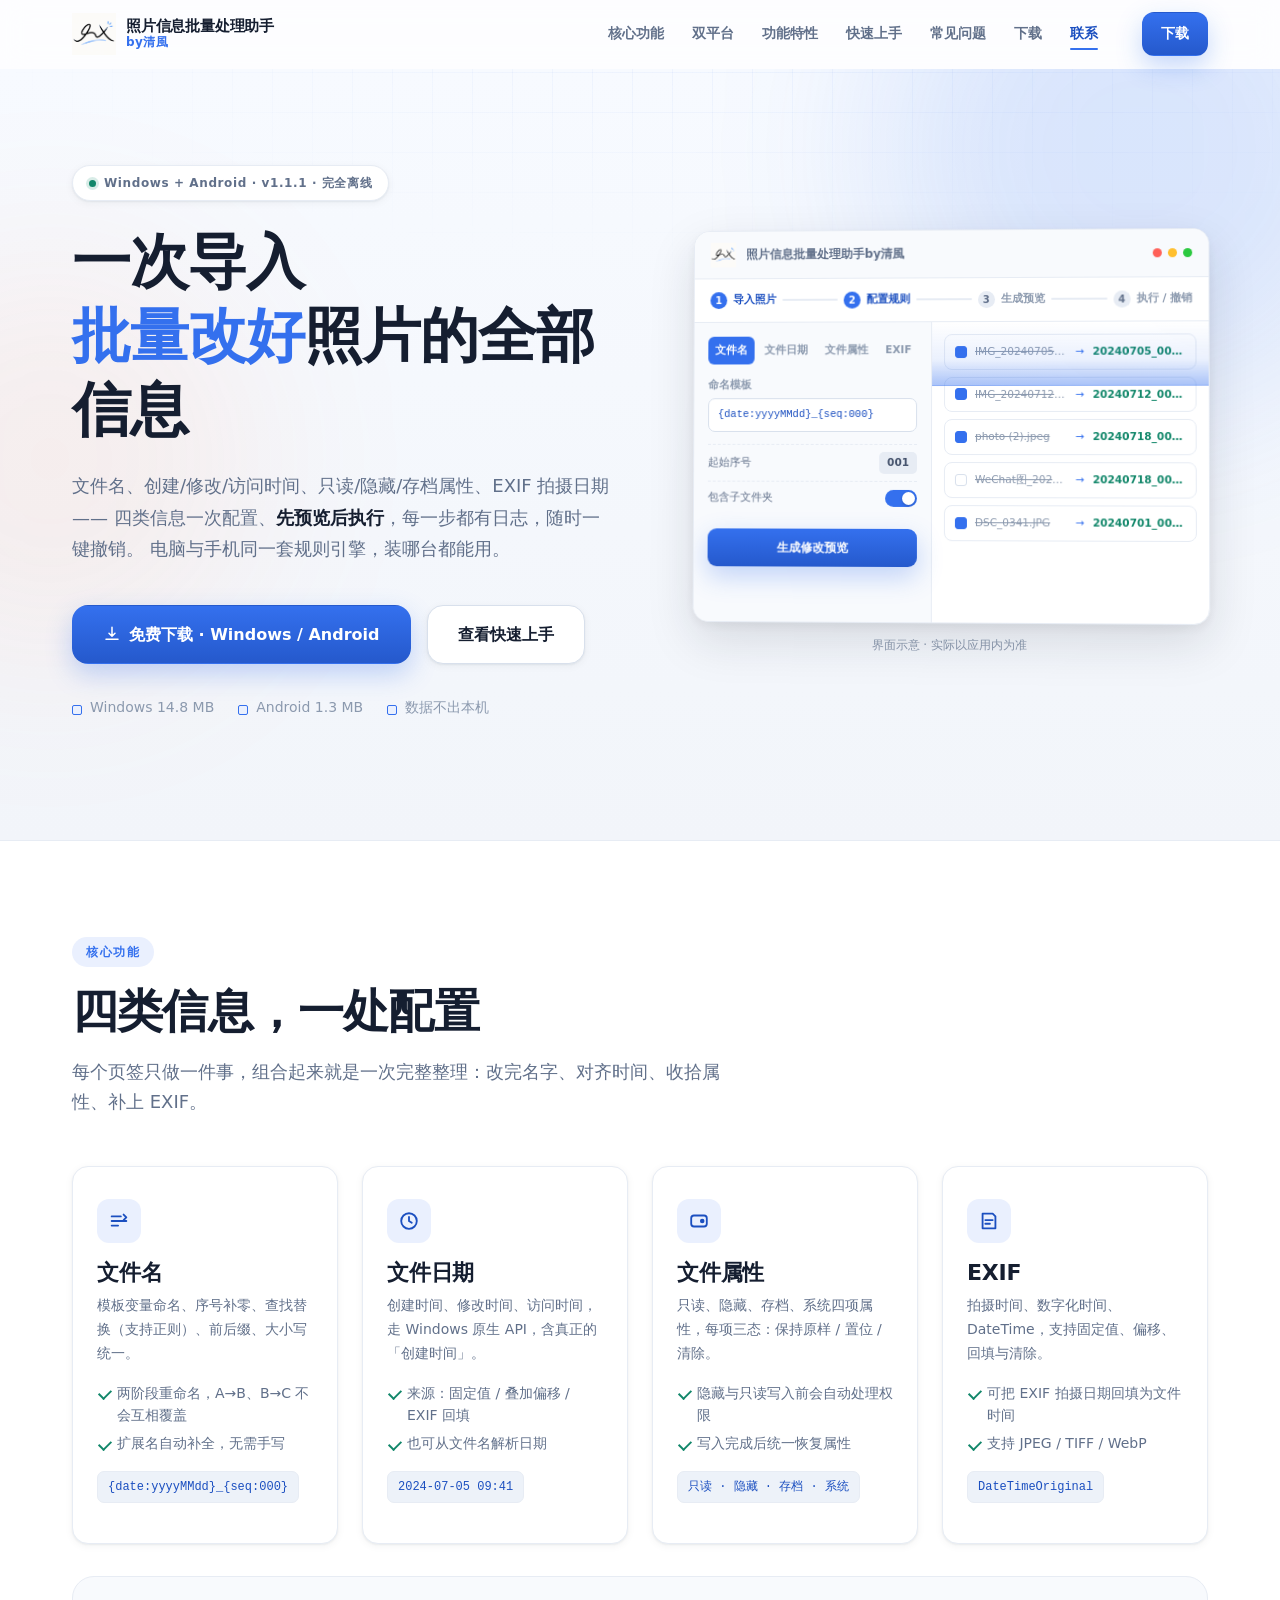
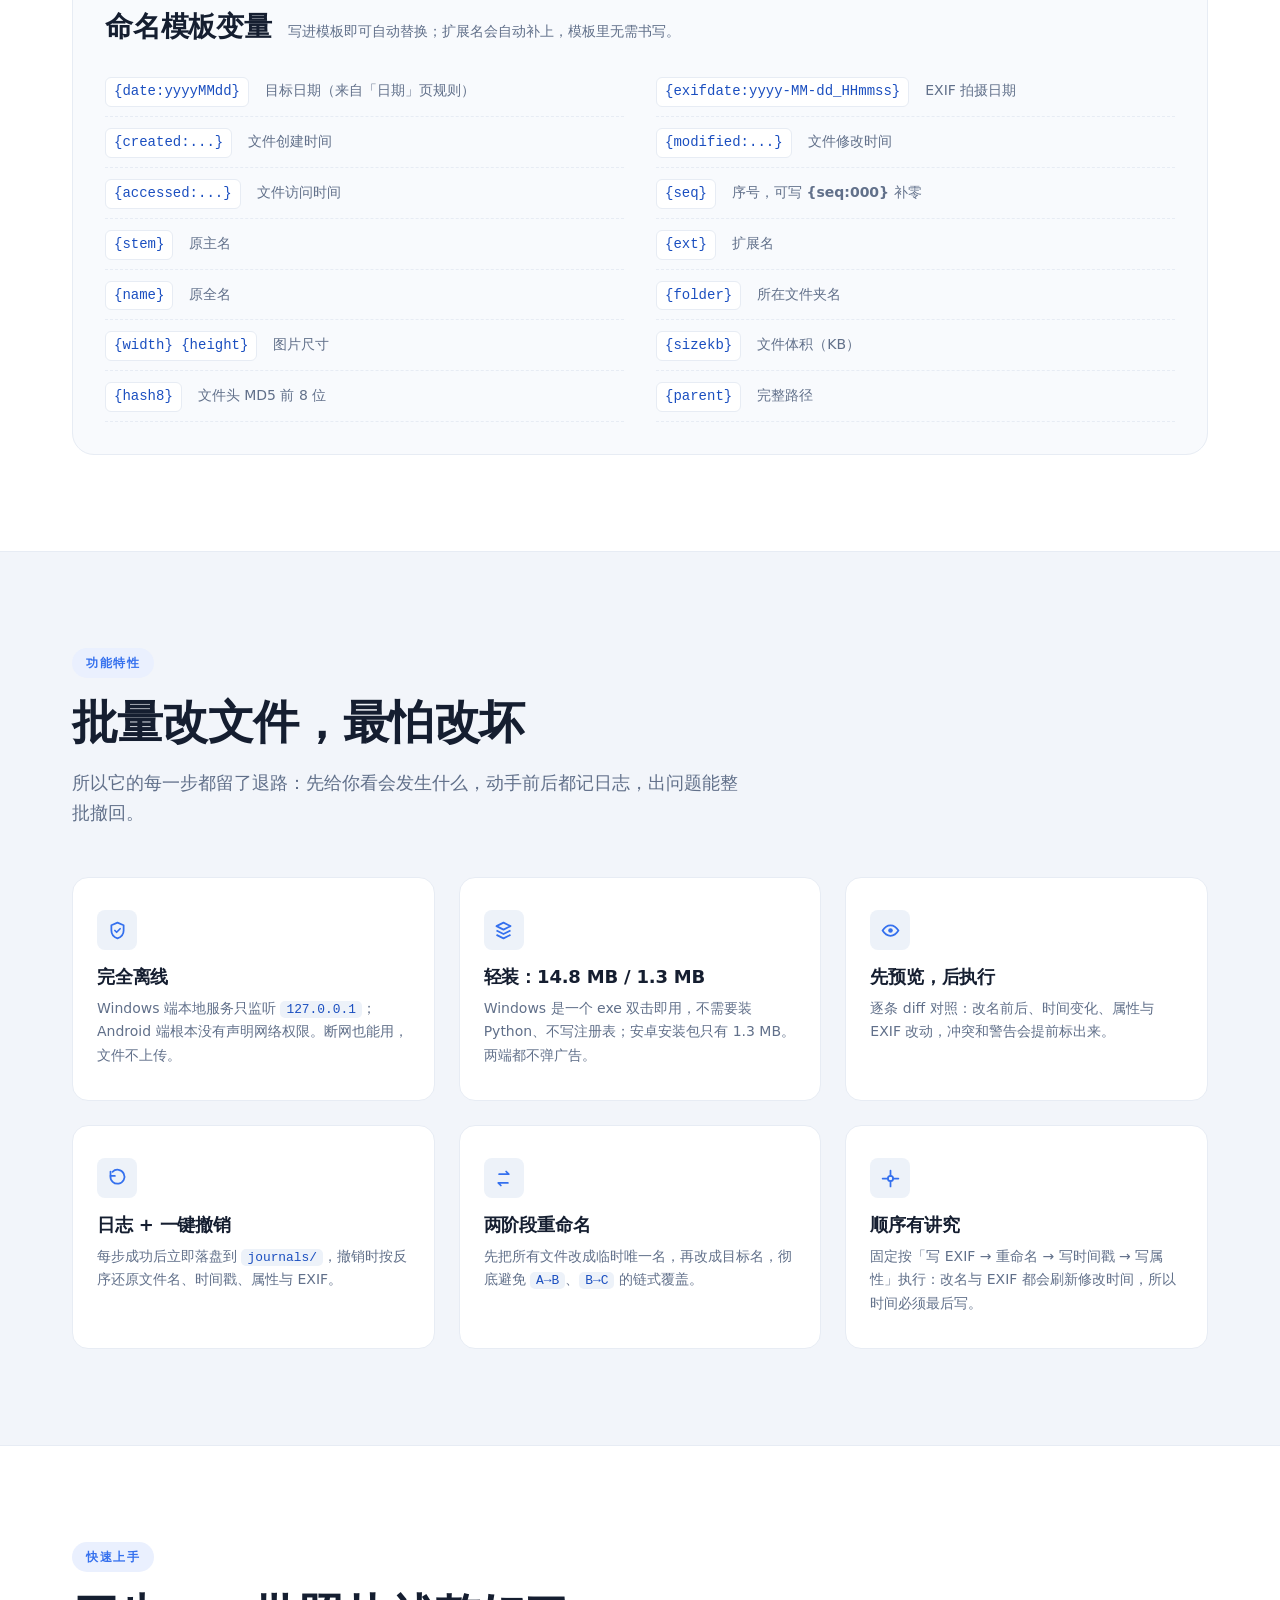
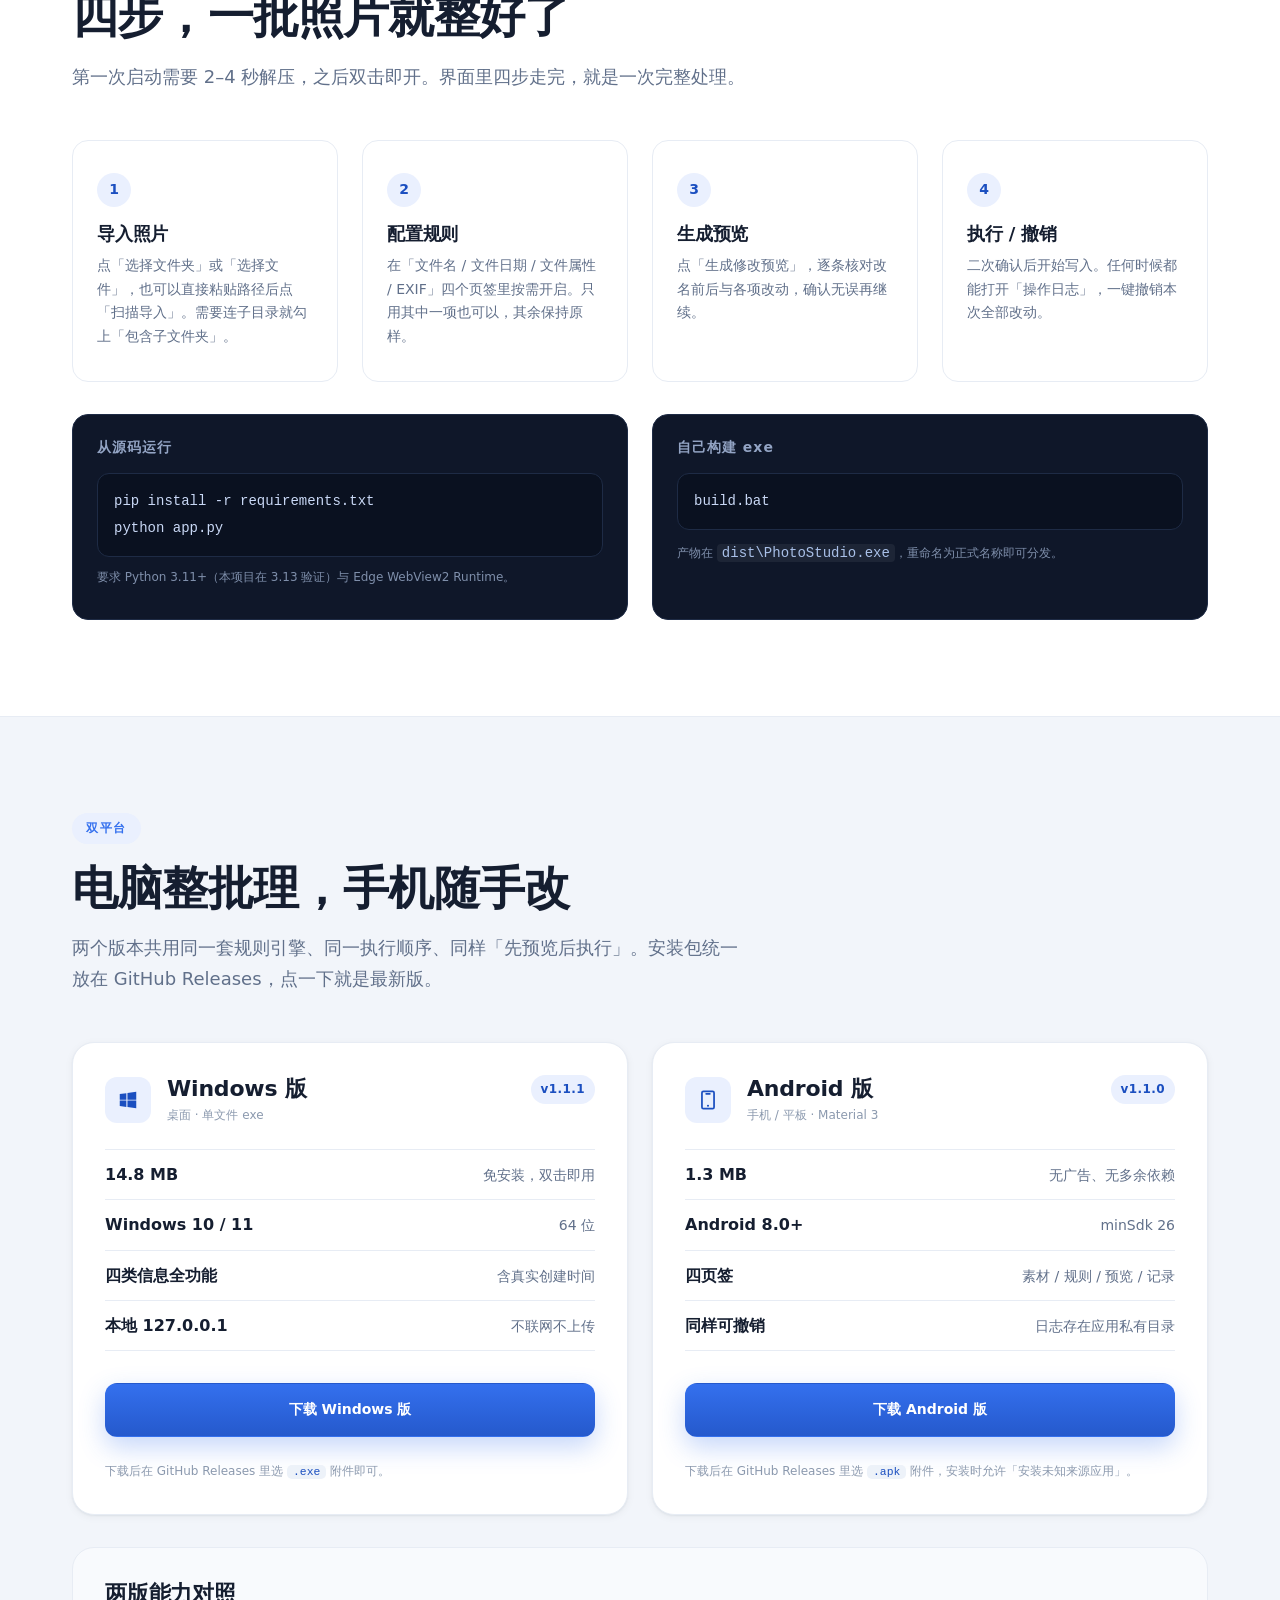
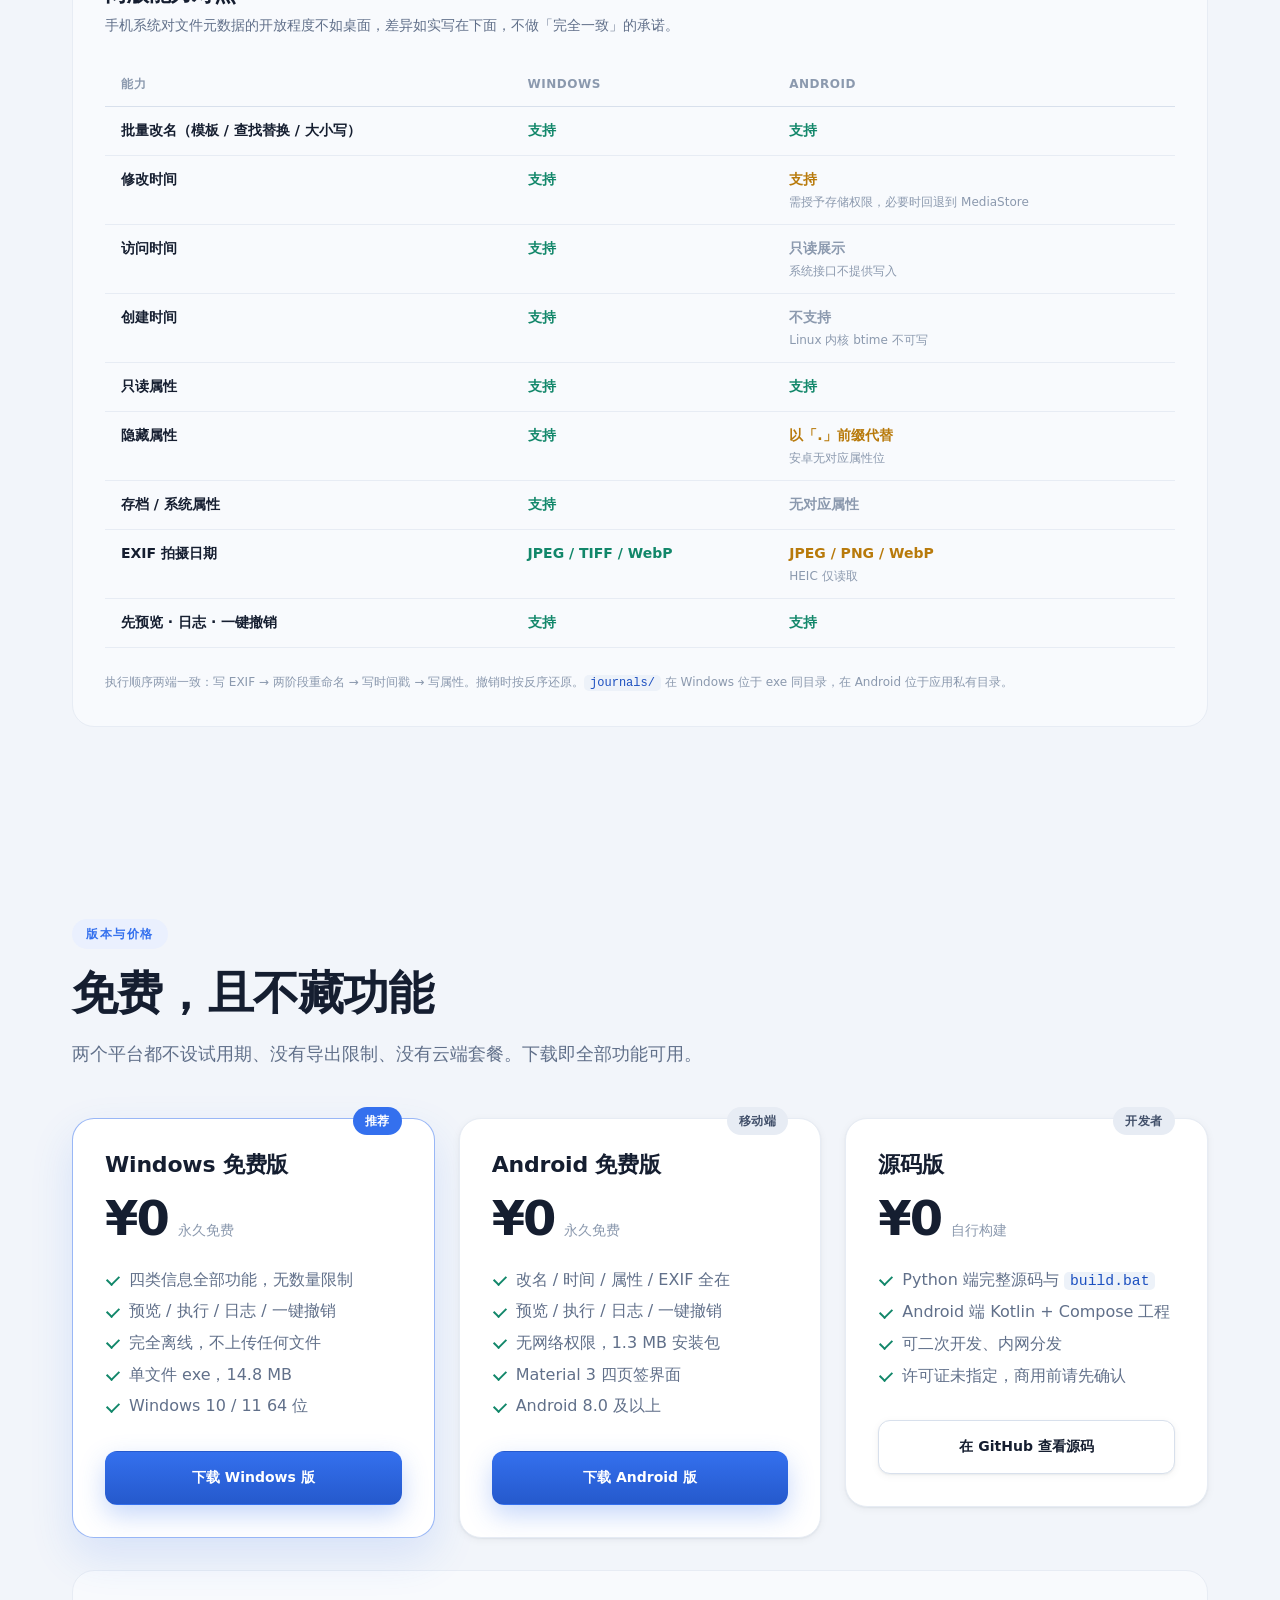
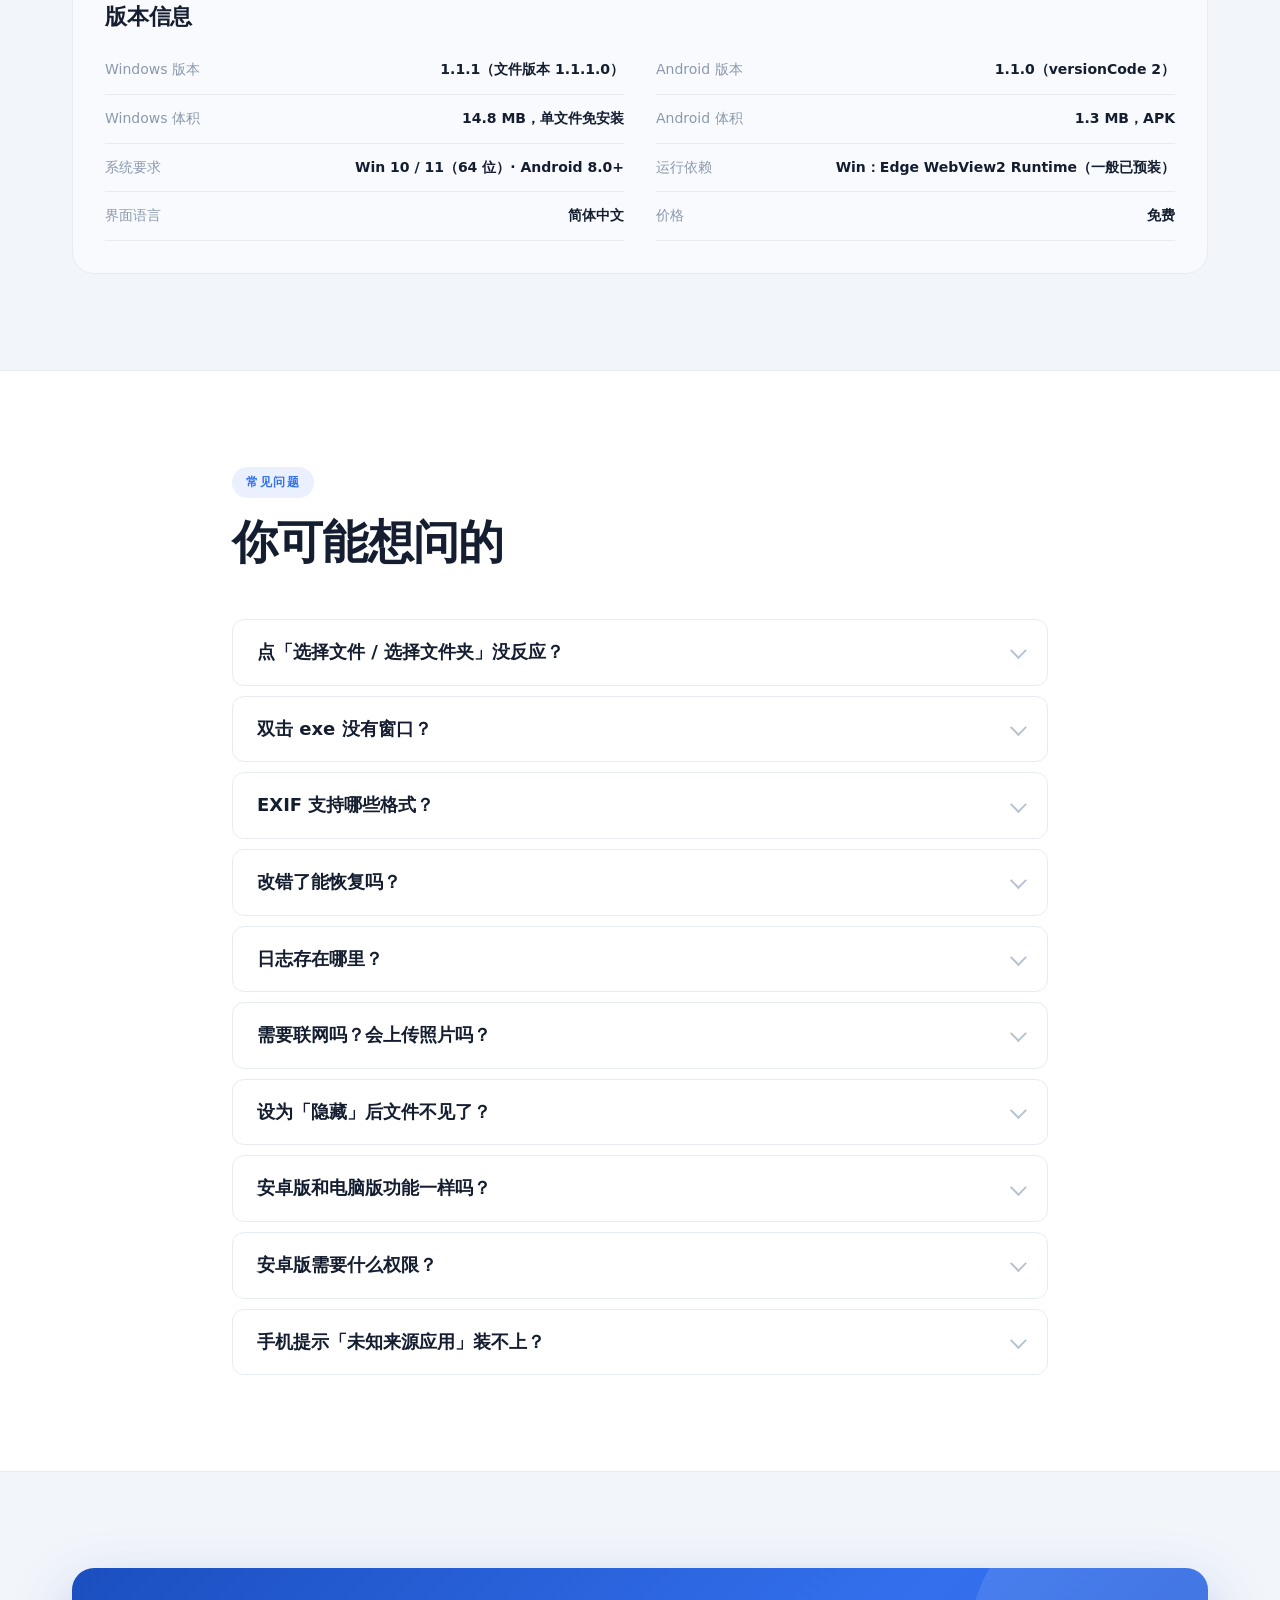
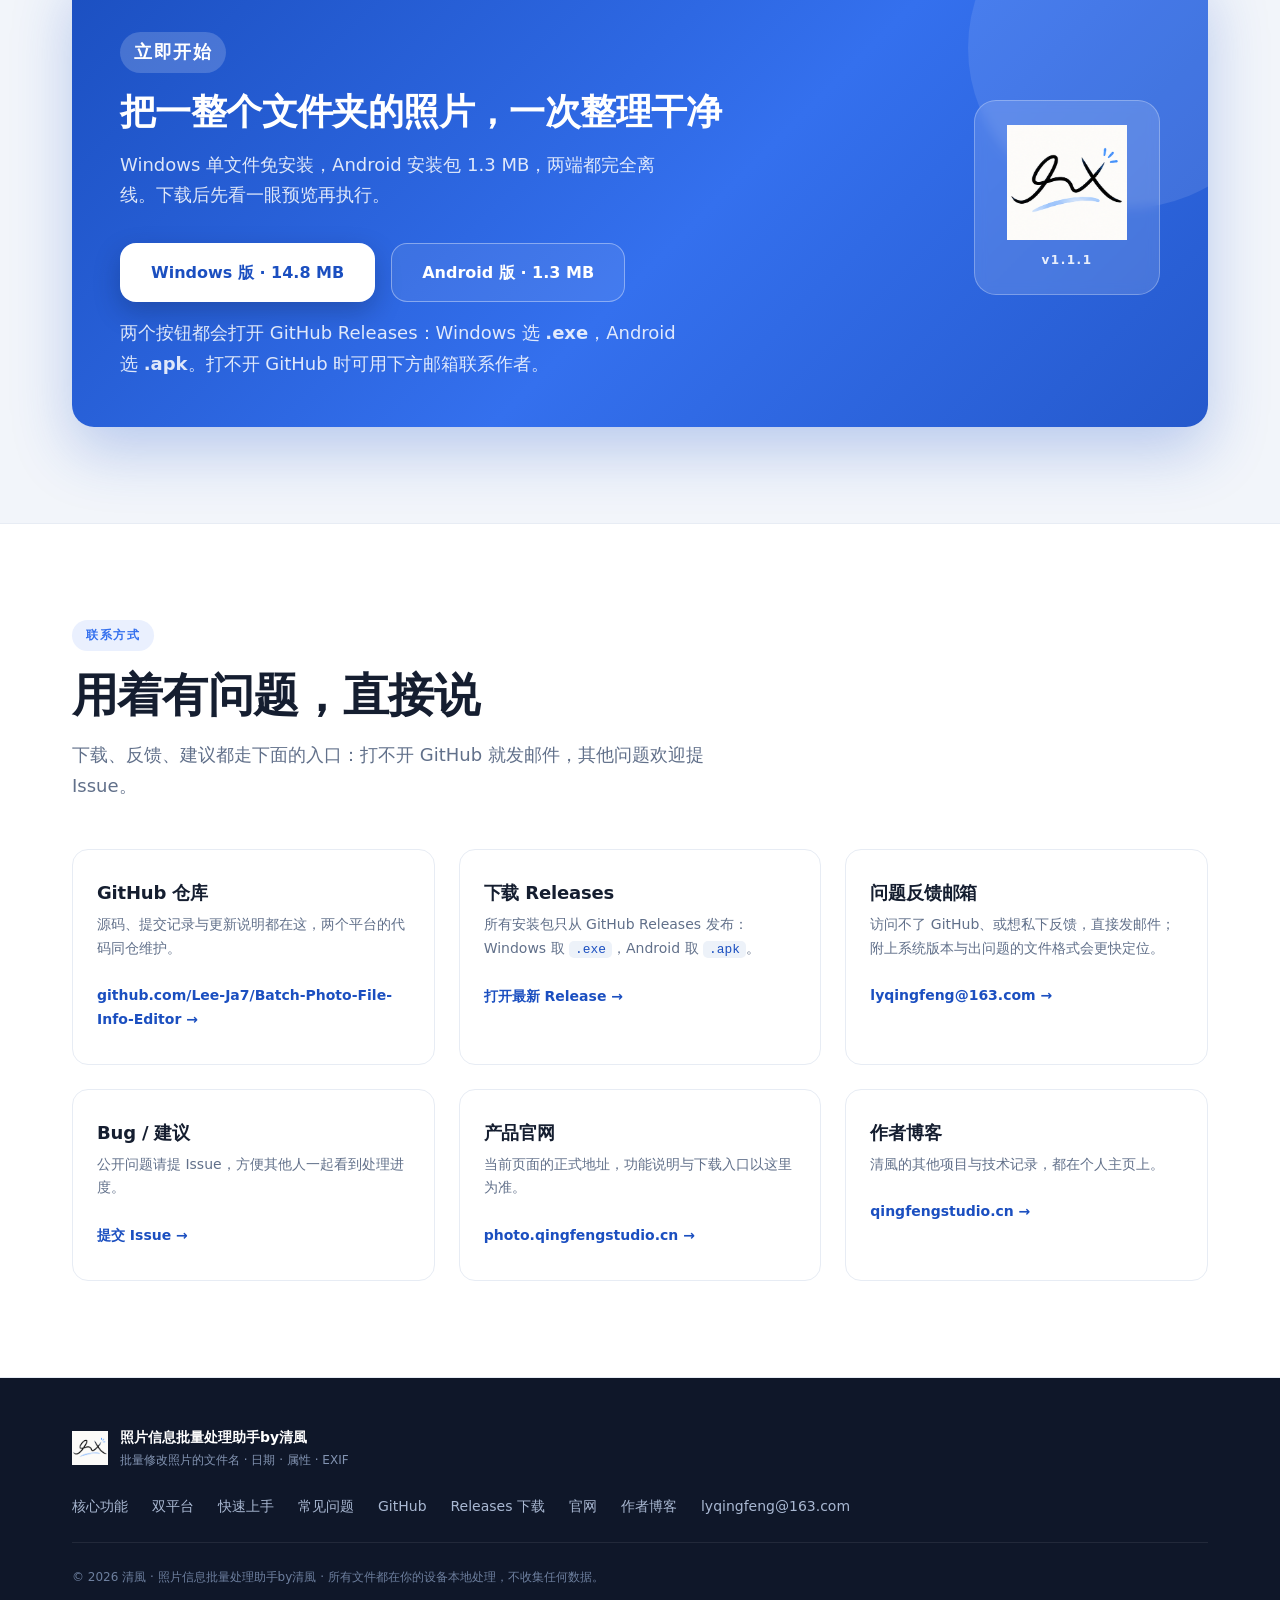
==== commit 62845def: "Add files via upload" ====
--- a/index.html
+++ b/index.html
@@ -1,1002 +1,675 @@
-<!DOCTYPE html>
-<html lang="zh-CN" data-theme="light">
-<head>
-<meta charset="UTF-8">
-<meta name="viewport" content="width=device-width, initial-scale=1">
-<title>照片信息批量处理助手by清風 · 批量修改照片信息</title>
-<style>
-:root{
-  --brand:#3470EE; --brand-strong:#2559CC; --brand-soft:#EAF0FE; --brand-ink:#1B4FC0;
-  --accent:#FF7A45; --accent-soft:#FFF0E8; --accent-ink:#C94E1F;
-  --ok:#12876A; --ok-soft:#E4F6EF; --warn:#B87A0B; --warn-soft:#FFF4DC;
-  --danger:#D8433A; --danger-soft:#FDECEA;
-  --n0:#FFFFFF; --n50:#F7F9FC; --n100:#F1F4F9; --n200:#E7ECF4;
-  --n300:#D8E0EC; --n400:#B6C2D4; --n500:#8B99AE; --n600:#61708A;
-  --n700:#42506A; --n800:#28344B; --n900:#151E30;
-  --bg:#F2F5FA; --surface:#FFFFFF; --surface-2:#F8FAFD; --surface-3:#EDF2F9;
-  --text:var(--n900); --text-2:var(--n600); --text-3:var(--n500);
-  --line:var(--n200); --line-strong:var(--n300);
-  --fs-11:11px; --fs-12:12px; --fs-13:13px; --fs-14:14px; --fs-16:16px;
-  --fs-18:18px; --fs-20:20px; --fs-24:24px; --fs-30:30px;
-  --sp-1:4px; --sp-2:8px; --sp-3:16px; --sp-4:24px; --sp-5:32px;
-  --sp-6:40px; --sp-7:48px; --sp-8:64px;
-  --r-sm:6px; --r-md:10px; --r-lg:16px; --r-pill:999px;
-  --sh-1:0 1px 2px rgba(21,30,48,.06),0 1px 3px rgba(21,30,48,.04);
-  --sh-2:0 4px 12px rgba(21,30,48,.08),0 1px 3px rgba(21,30,48,.05);
-  --sh-3:0 12px 32px rgba(21,30,48,.14);
-  --ease-std:cubic-bezier(.4,0,.2,1);
-  --ease-in:cubic-bezier(.22,1,.36,1);
-  --t-micro:120ms; --t-hover:180ms; --t-state:280ms; --t-enter:400ms;
-  --panel-w:396px;
-}
-:root[data-theme="dark"]{
-  --brand:#5B8DEF; --brand-strong:#3470EE; --brand-soft:#1C2C4C; --brand-ink:#A9C4FF;
-  --accent:#FF9A6B; --accent-soft:#3A2418; --accent-ink:#FFC2A3;
-  --ok:#4CC79C; --ok-soft:#12362C; --warn:#E3B34C; --warn-soft:#382C11;
-  --danger:#F07A72; --danger-soft:#3A1E1B;
-  --n0:#1A212C; --n50:#1E2632; --n100:#222B38; --n200:#2B3644;
-  --n300:#364354; --n400:#4A5A6E; --n500:#7C8BA1; --n600:#A2B0C4;
-  --n700:#C2CCDA; --n800:#DCE4EF; --n900:#EEF3FA;
-  --bg:#11171F; --surface:#1A212C; --surface-2:#1E2632; --surface-3:#232D3A;
-  --text:var(--n900); --text-2:var(--n600); --text-3:var(--n500);
-  --line:var(--n200); --line-strong:var(--n300);
-  --sh-1:0 1px 2px rgba(0,0,0,.3); --sh-2:0 4px 14px rgba(0,0,0,.36);
-  --sh-3:0 14px 38px rgba(0,0,0,.5);
-}
-*{box-sizing:border-box;margin:0;padding:0}
-html,body{height:100%}
-body{
-  background:var(--bg); color:var(--text);
-  font-family:"Segoe UI","Microsoft YaHei UI","PingFang SC",system-ui,sans-serif;
-  font-size:var(--fs-14); line-height:1.6; -webkit-font-smoothing:antialiased;
-  overflow:hidden; transition:background var(--t-state) var(--ease-std),color var(--t-state) var(--ease-std);
-}
-button,input,select,textarea{font:inherit;color:inherit}
-button{cursor:pointer;border:0;background:none}
-:focus-visible{outline:2px solid var(--brand);outline-offset:2px;border-radius:var(--r-sm)}
-.ic{width:18px;height:18px;fill:none;stroke:currentColor;stroke-width:1.8;stroke-linecap:round;stroke-linejoin:round;flex:none}
-.ic-sm{width:14px;height:14px}
-.ic-lg{width:22px;height:22px}
-
-/* ---------- 入场动画 ---------- */
-@keyframes fadeUp{from{opacity:0;transform:translateY(14px)}to{opacity:1;transform:translateY(0)}}
-@keyframes fadeIn{from{opacity:0}to{opacity:1}}
-@keyframes slideIn{from{opacity:0;transform:translateX(-10px)}to{opacity:1;transform:translateX(0)}}
-@keyframes popIn{from{opacity:0;transform:scale(.96) translateY(8px)}to{opacity:1;transform:scale(1) translateY(0)}}
-.reveal{opacity:0}
-.reveal.in-view{animation:fadeUp var(--t-enter) var(--ease-in) both;animation-delay:var(--d,0ms)}
-.anim-in{animation:fadeUp var(--t-state) var(--ease-in) both}
-.anim-pop{animation:popIn var(--t-state) var(--ease-in) both}
-
-/* ---------- 顶栏 ---------- */
-.app{display:flex;flex-direction:column;height:100vh}
-.appbar{
-  height:72px;flex:none;display:flex;align-items:center;justify-content:space-between;
-  padding:0 var(--sp-5);background:var(--surface);
-  border-bottom:1px solid var(--line);box-shadow:var(--sh-1);position:relative;z-index:20;
-}
-.appbar::before{content:"";position:absolute;left:0;top:0;bottom:0;width:4px;background:var(--accent)}
-.brand{display:flex;align-items:center;gap:var(--sp-3)}
-.logo{width:42px;height:42px;flex:none}
-.brand h1{font-size:var(--fs-20);font-weight:600;letter-spacing:.02em;line-height:1.25}
-.brand h1 em{font-style:normal;color:var(--brand)}
-.brand p{font-size:var(--fs-11);color:var(--text-3);letter-spacing:.06em;margin-top:2px}
-.appbar-actions{display:flex;align-items:center;gap:var(--sp-2)}
-.cap-badge{
-  display:inline-flex;align-items:center;gap:6px;font-size:var(--fs-11);
-  padding:5px 10px;border-radius:var(--r-pill);background:var(--ok-soft);color:var(--ok);
-  border:1px solid transparent;transition:all var(--t-hover) var(--ease-std);
-}
-.cap-badge.warn{background:var(--warn-soft);color:var(--warn)}
-.icon-btn{
-  width:36px;height:36px;border-radius:var(--r-md);display:grid;place-items:center;
-  color:var(--text-2);border:1px solid transparent;
-  transition:transform var(--t-hover) var(--ease-std),background var(--t-hover) var(--ease-std),
-             color var(--t-hover) var(--ease-std),border-color var(--t-hover) var(--ease-std);
-}
-.icon-btn:hover{background:var(--surface-3);color:var(--brand);border-color:var(--line);transform:translateY(-2px)}
-.icon-btn:active{transform:scale(.94)}
-.icon-btn .ic{transition:transform var(--t-hover) var(--ease-std)}
-.icon-btn:hover .ic{transform:rotate(-12deg)}
-
-/* ---------- 步骤条 ---------- */
-.stepper{
-  flex:none;display:flex;align-items:center;gap:0;padding:var(--sp-3) var(--sp-5);
-  background:var(--surface-2);border-bottom:1px solid var(--line);overflow-x:auto;
-}
-.step{display:flex;align-items:center;gap:var(--sp-2);padding-right:var(--sp-4);white-space:nowrap}
-.step-num{
-  width:24px;height:24px;border-radius:50%;display:grid;place-items:center;
-  font-size:var(--fs-11);font-weight:600;background:var(--surface-3);color:var(--text-3);
-  border:1px solid var(--line);transition:all var(--t-state) var(--ease-std);
-}
-.step-label{font-size:var(--fs-12);color:var(--text-3);transition:color var(--t-state) var(--ease-std)}
-.step.active .step-num{background:var(--brand);color:#fff;border-color:var(--brand);box-shadow:0 0 0 4px var(--brand-soft)}
-.step.active .step-label{color:var(--brand);font-weight:600}
-.step.done .step-num{background:var(--ok-soft);color:var(--ok);border-color:transparent}
-.step.done .step-label{color:var(--text-2)}
-.step-line{width:36px;height:1px;background:var(--line-strong);margin-right:var(--sp-4);flex:none}
-
-/* ---------- 布局 ---------- */
-.layout{flex:1;display:flex;min-height:0}
-.panel{
-  width:var(--panel-w);flex:none;background:var(--surface);border-right:1px solid var(--line);
-  display:flex;flex-direction:column;min-height:0;position:relative;
-}
-.panel::after{content:"";position:absolute;right:-1px;top:96px;width:3px;height:44px;background:var(--accent);border-radius:2px}
-.panel-scroll{overflow-y:auto;padding:var(--sp-4);flex:1;min-height:0;scrollbar-width:thin}
-.panel-scroll::-webkit-scrollbar,.workspace::-webkit-scrollbar,.table-wrap::-webkit-scrollbar{width:8px;height:8px}
-.panel-scroll::-webkit-scrollbar-thumb,.workspace::-webkit-scrollbar-thumb,.table-wrap::-webkit-scrollbar-thumb{background:var(--line-strong);border-radius:8px}
-.panel-foot{flex:none;padding:var(--sp-3) var(--sp-4);border-top:1px solid var(--line);background:var(--surface-2)}
-
-.section-title{
-  display:flex;align-items:center;gap:var(--sp-2);font-size:var(--fs-12);font-weight:600;
-  color:var(--text-2);letter-spacing:.08em;margin-bottom:var(--sp-3);
-}
-.section-title .ic{color:var(--brand)}
-.section-title::after{content:"";flex:1;height:1px;background:var(--line)}
-.card{background:var(--surface-2);border:1px solid var(--line);border-radius:var(--r-md);padding:var(--sp-3);margin-bottom:var(--sp-4)}
-
-/* ---------- 控件 ---------- */
-.field{margin-bottom:var(--sp-3)}
-.field:last-child{margin-bottom:0}
-.field label,.lbl{display:block;font-size:var(--fs-12);color:var(--text-2);margin-bottom:6px;font-weight:500}
-.hint{font-size:var(--fs-11);color:var(--text-3);line-height:1.5;margin-top:6px}
-.inp,.sel,.txt{
-  width:100%;background:var(--surface);border:1px solid var(--line-strong);border-radius:var(--r-sm);
-  padding:9px 11px;font-size:var(--fs-13);color:var(--text);
-  transition:border-color var(--t-hover) var(--ease-std),box-shadow var(--t-hover) var(--ease-std),
-             transform var(--t-micro) var(--ease-std),background var(--t-state) var(--ease-std);
-}
-.inp:hover,.sel:hover,.txt:hover{border-color:var(--brand)}
-.inp:focus,.sel:focus,.txt:focus{outline:none;border-color:var(--brand);box-shadow:0 0 0 3px var(--brand-soft)}
-.inp:active,.sel:active{transform:scale(.99)}
-.txt{resize:vertical;min-height:76px;line-height:1.7;font-family:ui-monospace,Consolas,monospace;font-size:var(--fs-12)}
-.sel{appearance:none;background-image:linear-gradient(45deg,transparent 50%,var(--text-3) 50%),linear-gradient(135deg,var(--text-3) 50%,transparent 50%);
-  background-position:calc(100% - 16px) 52%,calc(100% - 11px) 52%;background-size:5px 5px,5px 5px;background-repeat:no-repeat;padding-right:30px}
-.row{display:flex;gap:var(--sp-2)}
-.row>*{flex:1;min-width:0}
-.row-3{display:flex;gap:var(--sp-2)}
-.row-3>*{flex:1;min-width:0}
-
-.switch-line{display:flex;align-items:center;justify-content:space-between;gap:var(--sp-2);padding:2px 0}
-.switch-line .sl-t{font-size:var(--fs-13);font-weight:500}
-.switch-line .sl-s{font-size:var(--fs-11);color:var(--text-3)}
-.sw{position:relative;width:40px;height:22px;flex:none}
-.sw input{position:absolute;opacity:0;width:100%;height:100%;margin:0;cursor:pointer;z-index:2}
-.sw .track{position:absolute;inset:0;border-radius:var(--r-pill);background:var(--line-strong);transition:background var(--t-state) var(--ease-std)}
-.sw .knob{position:absolute;top:3px;left:3px;width:16px;height:16px;border-radius:50%;background:#fff;box-shadow:var(--sh-1);
-  transition:transform var(--t-state) var(--ease-in)}
-.sw input:checked+.track{background:var(--brand)}
-.sw input:checked+.track+.knob{transform:translateX(18px)}
-.sw input:active+.track+.knob{transform:scale(.9)}
-.sw input:focus-visible+.track{outline:2px solid var(--brand);outline-offset:2px}
-
-.check-line{display:flex;align-items:center;gap:var(--sp-2);font-size:var(--fs-13);color:var(--text-2);
-  padding:7px 9px;border:1px solid var(--line);border-radius:var(--r-sm);cursor:pointer;
-  transition:all var(--t-hover) var(--ease-std)}
-.check-line:hover{border-color:var(--brand);background:var(--brand-soft);transform:translateY(-2px)}
-.check-line input{accent-color:var(--brand);width:15px;height:15px}
-.check-grid{display:grid;grid-template-columns:1fr 1fr;gap:var(--sp-2)}
-
-.chips{display:flex;flex-wrap:wrap;gap:6px;margin-top:var(--sp-2)}
-.chip{font-size:var(--fs-11);font-family:ui-monospace,Consolas,monospace;
-  padding:4px 8px;border-radius:var(--r-pill);background:var(--surface-3);color:var(--text-2);
-  border:1px solid var(--line);transition:all var(--t-hover) var(--ease-std)}
-.chip:hover{background:var(--brand-soft);color:var(--brand-ink);border-color:var(--brand);transform:translateY(-2px)}
-.chip:active{transform:scale(.94)}
-
-.tabs{display:flex;gap:2px;background:var(--surface-3);padding:4px;border-radius:var(--r-md);margin-bottom:var(--sp-4)}
-.tab{flex:1;display:flex;align-items:center;justify-content:center;gap:5px;padding:8px 4px;border-radius:var(--r-sm);
-  font-size:var(--fs-12);color:var(--text-2);white-space:nowrap;
-  transition:all var(--t-hover) var(--ease-std)}
-.tab:hover{color:var(--brand);transform:translateY(-2px)}
-.tab:active{transform:scale(.96)}
-.tab.on{background:var(--surface);color:var(--brand);font-weight:600;box-shadow:var(--sh-1)}
-.tab .ic{width:15px;height:15px}
-.tab-page{display:none}
-.tab-page.on{display:block;animation:fadeUp var(--t-state) var(--ease-in) both}
-.conditional[hidden]{display:none}
-.conditional:not([hidden]){animation:fadeUp var(--t-state) var(--ease-in) both}
-
-/* ---------- 按钮 ---------- */
-.btn{
-  display:inline-flex;align-items:center;justify-content:center;gap:8px;
-  padding:10px 16px;border-radius:var(--r-md);font-size:var(--fs-13);font-weight:600;
-  border:1px solid var(--line-strong);background:var(--surface);color:var(--text-2);
-  transition:transform var(--t-hover) var(--ease-std),background var(--t-hover) var(--ease-std),
-             color var(--t-hover) var(--ease-std),border-color var(--t-hover) var(--ease-std),
-             box-shadow var(--t-hover) var(--ease-std);
-}
-.btn:hover{transform:translateY(-3px);border-color:var(--brand);color:var(--brand);box-shadow:var(--sh-2)}
-.btn:active{transform:scale(.97)}
-.btn .ic{transition:transform var(--t-hover) var(--ease-std)}
-.btn:hover .ic{transform:translateX(2px)}
-.btn-primary{background:var(--brand);color:#fff;border-color:var(--brand)}
-.btn-primary:hover{background:var(--brand-strong);color:#fff;border-color:var(--brand-strong);box-shadow:0 6px 18px rgba(52,112,238,.28)}
-.btn-accent{background:var(--accent);color:#fff;border-color:var(--accent)}
-.btn-accent:hover{background:var(--accent-ink);color:#fff;border-color:var(--accent-ink);box-shadow:0 6px 18px rgba(255,122,69,.28)}
-.btn-ghost{background:transparent;border-color:transparent;color:var(--text-2)}
-.btn-ghost:hover{background:var(--surface-3);color:var(--brand);border-color:transparent;box-shadow:none}
-.btn-sm{padding:7px 11px;font-size:var(--fs-12)}
-.btn-full{width:100%}
-.btn[disabled]{opacity:.45;pointer-events:none;transform:none}
-.btn-row{display:flex;gap:var(--sp-2);margin-top:var(--sp-3)}
-
-/* ---------- 主区 ---------- */
-.workspace{flex:1;min-width:0;display:flex;flex-direction:column;min-height:0}
-.ws-head{flex:none;padding:var(--sp-4) var(--sp-5) 0}
-.stats{display:flex;gap:var(--sp-2);flex-wrap:wrap;margin-bottom:var(--sp-3)}
-.stat{
-  flex:1;min-width:104px;background:var(--surface);border:1px solid var(--line);
-  border-radius:var(--r-md);padding:var(--sp-3);position:relative;overflow:hidden;
-  transition:transform var(--t-hover) var(--ease-std),box-shadow var(--t-hover) var(--ease-std),border-color var(--t-hover) var(--ease-std);
-}
-.stat:hover{transform:translateY(-4px);box-shadow:var(--sh-2);border-color:var(--brand)}
-.stat::before{content:"";position:absolute;left:0;top:0;bottom:0;width:3px;background:var(--brand);opacity:.7}
-.stat:nth-child(2)::before{background:var(--accent)}
-.stat:nth-child(3)::before{background:var(--ok)}
-.stat:nth-child(4)::before{background:var(--warn)}
-.stat .v{font-size:var(--fs-24);font-weight:600;line-height:1.2;font-variant-numeric:tabular-nums}
-.stat .k{font-size:var(--fs-11);color:var(--text-3);margin-top:2px}
-.ws-toolbar{display:flex;align-items:center;justify-content:space-between;gap:var(--sp-3);margin-bottom:var(--sp-3);flex-wrap:wrap}
-.seg{display:flex;background:var(--surface-3);padding:3px;border-radius:var(--r-md)}
-.seg button{padding:7px 14px;border-radius:var(--r-sm);font-size:var(--fs-12);color:var(--text-2);
-  display:flex;align-items:center;gap:6px;transition:all var(--t-hover) var(--ease-std)}
-.seg button:hover{color:var(--brand);transform:translateY(-2px)}
-.seg button:active{transform:scale(.96)}
-.seg button.on{background:var(--surface);color:var(--brand);font-weight:600;box-shadow:var(--sh-1)}
-.ws-body{flex:1;overflow-y:auto;padding:0 var(--sp-5) var(--sp-5);min-height:0}
-.view{display:none}
-.view.on{display:block;animation:fadeUp var(--t-state) var(--ease-in) both}
-
-.empty{display:flex;flex-direction:column;align-items:center;justify-content:center;
-  padding:var(--sp-8) var(--sp-4);text-align:center;color:var(--text-3);gap:var(--sp-3)}
-.empty-art{width:88px;height:88px;color:var(--line-strong)}
-.empty h3{font-size:var(--fs-16);font-weight:600;color:var(--text-2)}
-.empty p{font-size:var(--fs-12);max-width:340px;line-height:1.8}
-
-.files{display:grid;grid-template-columns:repeat(auto-fill,minmax(168px,1fr));gap:var(--sp-3)}
-.fcard{background:var(--surface);border:1px solid var(--line);border-radius:var(--r-md);overflow:hidden;
-  transition:transform var(--t-hover) var(--ease-std),box-shadow var(--t-hover) var(--ease-std),border-color var(--t-hover) var(--ease-std)}
-.fcard:hover{transform:translateY(-4px);box-shadow:var(--sh-2);border-color:var(--brand)}
-.fcard:active{transform:scale(.98)}
-.fcard .thumb{width:100%;height:118px;object-fit:cover;background:var(--surface-3);display:block;
-  transition:transform var(--t-hover) var(--ease-std)}
-.fcard:hover .thumb{transform:scale(1.05)}
-.fcard .meta{padding:9px 10px}
-.fcard .nm{font-size:var(--fs-12);font-weight:600;white-space:nowrap;overflow:hidden;text-overflow:ellipsis}
-.fcard .dt{font-size:var(--fs-11);color:var(--text-3);margin-top:3px;font-variant-numeric:tabular-nums}
-.tags{display:flex;gap:4px;flex-wrap:wrap;margin-top:7px}
-.tag{font-size:10px;padding:2px 6px;border-radius:var(--r-sm);background:var(--surface-3);color:var(--text-3)}
-.tag.b{background:var(--brand-soft);color:var(--brand-ink)}
-.tag.a{background:var(--accent-soft);color:var(--accent-ink)}
-
-.table-wrap{background:var(--surface);border:1px solid var(--line);border-radius:var(--r-md);overflow:auto;max-height:100%}
-table{width:100%;border-collapse:collapse;font-size:var(--fs-12);min-width:820px}
-thead th{position:sticky;top:0;background:var(--surface-2);text-align:left;padding:11px 12px;
-  font-size:var(--fs-11);color:var(--text-2);font-weight:600;letter-spacing:.04em;
-  border-bottom:1px solid var(--line);z-index:2;white-space:nowrap}
-tbody tr{border-bottom:1px solid var(--line);transition:background var(--t-hover) var(--ease-std)}
-tbody tr:last-child{border-bottom:0}
-tbody tr:hover{background:var(--surface-2)}
-tbody td{padding:10px 12px;vertical-align:middle}
-.tthumb{width:38px;height:38px;object-fit:cover;border-radius:var(--r-sm);background:var(--surface-3)}
-.nm-old{color:var(--text-3);text-decoration:line-through;text-decoration-color:var(--danger)}
-.nm-new{color:var(--text);font-weight:600}
-.arrow{color:var(--brand);margin:0 6px}
-.del{color:var(--danger);text-decoration:line-through;opacity:.75}
-.ins{color:var(--ok);font-weight:600}
-.diff-cell{font-size:var(--fs-11);line-height:1.7;max-width:220px}
-.diff-cell .dim{color:var(--text-3)}
-.badge{display:inline-flex;align-items:center;gap:4px;font-size:10px;padding:3px 7px;border-radius:var(--r-pill);white-space:nowrap}
-.badge.ok{background:var(--ok-soft);color:var(--ok)}
-.badge.warn{background:var(--warn-soft);color:var(--warn)}
-.badge.err{background:var(--danger-soft);color:var(--danger)}
-.badge.off{background:var(--surface-3);color:var(--text-3)}
-
-.ws-foot{flex:none;padding:var(--sp-3) var(--sp-5);border-top:1px solid var(--line);
-  background:var(--surface);display:flex;align-items:center;justify-content:space-between;gap:var(--sp-3)}
-.foot-note{font-size:var(--fs-11);color:var(--text-3);display:flex;align-items:center;gap:6px}
-.progress{height:3px;background:var(--surface-3);border-radius:2px;overflow:hidden;width:140px}
-.progress i{display:block;height:100%;background:var(--brand);width:0;transition:width var(--t-state) var(--ease-std)}
-.spinner{width:15px;height:15px;border:2px solid rgba(255,255,255,.35);border-top-color:#fff;border-radius:50%;
-  animation:spin .8s linear infinite}
-@keyframes spin{to{transform:rotate(360deg)}}
-
-/* ---------- 浮层 ---------- */
-.toast-stack{position:fixed;right:var(--sp-4);bottom:var(--sp-4);z-index:60;display:flex;flex-direction:column;gap:var(--sp-2);pointer-events:none}
-.toast{display:flex;align-items:flex-start;gap:9px;min-width:240px;max-width:380px;
-  padding:12px 14px;border-radius:var(--r-md);background:var(--surface);border:1px solid var(--line);
-  box-shadow:var(--sh-3);font-size:var(--fs-12);color:var(--text);
-  animation:slideIn var(--t-state) var(--ease-in) both;pointer-events:auto}
-.toast.err{border-left:3px solid var(--danger)}
-.toast.ok{border-left:3px solid var(--ok)}
-.toast.info{border-left:3px solid var(--brand)}
-.toast .ic{margin-top:1px;color:var(--brand)}
-.toast.err .ic{color:var(--danger)} .toast.ok .ic{color:var(--ok)}
-
-.backdrop{position:fixed;inset:0;background:rgba(12,18,30,.46);z-index:70;display:none;
-  align-items:center;justify-content:center;padding:var(--sp-4);animation:fadeIn var(--t-state) var(--ease-std) both}
-.backdrop.on{display:flex}
-.modal{width:min(560px,100%);max-height:82vh;overflow:auto;background:var(--surface);
-  border-radius:var(--r-lg);box-shadow:var(--sh-3);border:1px solid var(--line);
-  animation:popIn var(--t-state) var(--ease-in) both}
-.modal-head{display:flex;align-items:center;justify-content:space-between;padding:var(--sp-4);
-  border-bottom:1px solid var(--line)}
-.modal-head h2{font-size:var(--fs-16);font-weight:600;display:flex;align-items:center;gap:9px}
-.modal-head h2 .ic{color:var(--brand)}
-.modal-body{padding:var(--sp-4);font-size:var(--fs-13);line-height:1.8;color:var(--text-2)}
-.modal-foot{display:flex;justify-content:flex-end;gap:var(--sp-2);padding:var(--sp-3) var(--sp-4);
-  border-top:1px solid var(--line);background:var(--surface-2)}
-.callout{display:flex;gap:10px;padding:12px;border-radius:var(--r-md);
-  background:var(--warn-soft);color:var(--warn);font-size:var(--fs-12);margin:var(--sp-3) 0}
-.callout .ic{flex:none;margin-top:2px}
-.mini-list{display:flex;flex-direction:column;gap:6px;margin-top:var(--sp-3)}
-.mini-row{display:flex;align-items:center;justify-content:space-between;gap:var(--sp-3);
-  padding:10px 12px;border:1px solid var(--line);border-radius:var(--r-md);background:var(--surface-2);
-  transition:all var(--t-hover) var(--ease-std)}
-.mini-row:hover{border-color:var(--brand);transform:translateY(-2px)}
-.mini-row .t{font-size:var(--fs-12);font-weight:600}
-.mini-row .s{font-size:var(--fs-11);color:var(--text-3)}
-
-/* ---------- 响应式 ---------- */
-@media (max-width:1199px){
-  :root{--panel-w:340px}
-  .appbar{padding:0 var(--sp-3)}
-  .ws-head,.ws-body,.ws-foot{padding-left:var(--sp-4);padding-right:var(--sp-4)}
-  .stepper{padding:var(--sp-3) var(--sp-4)}
-}
-@media (max-width:767px){
-  .layout{flex-direction:column;overflow-y:auto}
-  .panel{width:100%;border-right:0;border-bottom:1px solid var(--line);max-height:none}
-  .panel::after{display:none}
-  .panel-scroll{overflow:visible}
-  .workspace{min-height:70vh}
-  .appbar{height:62px}
-  .brand h1{font-size:var(--fs-16)}
-  .brand p{display:none}
-  .cap-badge{display:none}
-  .stats .stat{min-width:calc(50% - var(--sp-2))}
-  .files{grid-template-columns:repeat(auto-fill,minmax(130px,1fr))}
-  .ws-foot{flex-wrap:wrap}
-  .foot-note{width:100%}
-}
-@media (prefers-reduced-motion:reduce){
-  *,*::before,*::after{animation-duration:120ms!important;animation-delay:0ms!important;
-    transition-duration:120ms!important;scroll-behavior:auto!important}
-  .reveal.in-view,.anim-in,.anim-pop,.tab-page.on,.view.on,.toast,.modal,.conditional:not([hidden]){
-    animation-name:fadeIn!important
-  }
-  .btn:hover,.icon-btn:hover,.chip:hover,.stat:hover,.fcard:hover,.check-line:hover,.mini-row:hover,.tab:hover,.seg button:hover{
-    transform:none!important
-  }
-  .btn:active,.icon-btn:active,.chip:active,.tab:active,.seg button:active,.fcard:active{transform:none!important}
-  .fcard:hover .thumb,.icon-btn:hover .ic,.btn:hover .ic{transform:none!important}
-  .spinner{animation:none}
-}
-</style>
-</head>
-<body>
-<svg aria-hidden="true" style="position:absolute;width:0;height:0"><defs>
-<symbol id="i-folder" viewBox="0 0 24 24"><path d="M3 7a2 2 0 0 1 2-2h4l2 2h8a2 2 0 0 1 2 2v8a2 2 0 0 1-2 2H5a2 2 0 0 1-2-2z"/></symbol>
-<symbol id="i-files" viewBox="0 0 24 24"><rect x="7" y="3" width="13" height="16" rx="2"/><path d="M17 7v12a2 2 0 0 1-2 2H5a2 2 0 0 1-2-2V7a2 2 0 0 1 2-2h2"/></symbol>
-<symbol id="i-image" viewBox="0 0 24 24"><rect x="3" y="4" width="18" height="16" rx="2"/><circle cx="8.5" cy="9.5" r="1.5"/><path d="m4 17 5-5 3.5 3.5L16 12l4 4"/></symbol>
-<symbol id="i-calendar" viewBox="0 0 24 24"><rect x="3" y="5" width="18" height="16" rx="2"/><path d="M3 10h18M8 3v4M16 3v4"/></symbol>
-<symbol id="i-sliders" viewBox="0 0 24 24"><path d="M4 7h16M4 12h16M4 17h16"/><circle cx="9" cy="7" r="2"/><circle cx="15" cy="12" r="2"/><circle cx="8" cy="17" r="2"/></symbol>
-<symbol id="i-tag" viewBox="0 0 24 24"><path d="M3 12V5a2 2 0 0 1 2-2h7l9 9-9 9z"/><circle cx="7.5" cy="7.5" r="1.2"/></symbol>
-<symbol id="i-play" viewBox="0 0 24 24"><path d="M8 5.5v13l11-6.5z"/></symbol>
-<symbol id="i-undo" viewBox="0 0 24 24"><path d="M4 9h10a5 5 0 0 1 0 10H9"/><path d="m4 9 4-4M4 9l4 4"/></symbol>
-<symbol id="i-moon" viewBox="0 0 24 24"><path d="M20 14.5A8.5 8.5 0 0 1 9.5 4a8.5 8.5 0 1 0 10.5 10.5z"/></symbol>
-<symbol id="i-sun" viewBox="0 0 24 24"><circle cx="12" cy="12" r="4"/><path d="M12 2v2M12 20v2M4.9 4.9l1.4 1.4M17.7 17.7l1.4 1.4M2 12h2M20 12h2M4.9 19.1l1.4-1.4M17.7 6.3l1.4-1.4"/></symbol>
-<symbol id="i-list" viewBox="0 0 24 24"><path d="M8 6h13M8 12h13M8 18h13M3 6h.01M3 12h.01M3 18h.01"/></symbol>
-<symbol id="i-check" viewBox="0 0 24 24"><path d="m5 12 5 5L20 7"/></symbol>
-<symbol id="i-alert" viewBox="0 0 24 24"><path d="M12 3 2 20h20z"/><path d="M12 9v5M12 17h.01"/></symbol>
-<symbol id="i-x" viewBox="0 0 24 24"><path d="M6 6l12 12M18 6 6 18"/></symbol>
-<symbol id="i-refresh" viewBox="0 0 24 24"><path d="M20 11a8 8 0 1 0-2.3 6.3"/><path d="M20 5v6h-6"/></symbol>
-<symbol id="i-clock" viewBox="0 0 24 24"><circle cx="12" cy="12" r="9"/><path d="M12 7v5l3 2"/></symbol>
-<symbol id="i-eye" viewBox="0 0 24 24"><path d="M2 12s3.5-6 10-6 10 6 10 6-3.5 6-10 6-10-6-10-6z"/><circle cx="12" cy="12" r="2.5"/></symbol>
-<symbol id="i-info" viewBox="0 0 24 24"><circle cx="12" cy="12" r="9"/><path d="M12 11v5M12 8h.01"/></symbol>
-</defs></svg>
-
-<div class="app">
-  <header class="appbar">
-    <div class="brand">
-      <svg class="logo" viewBox="0 0 44 44" aria-hidden="true">
-        <rect x="1" y="1" width="42" height="42" rx="12" fill="#3470EE"/>
-        <rect x="12" y="13" width="21" height="17" rx="3" fill="#FFFFFF" opacity=".34" transform="rotate(-9 22 21)"/>
-        <rect x="11" y="14" width="21" height="17" rx="3" fill="#FFFFFF"/>
-        <circle cx="17.5" cy="20" r="2.4" fill="#FF7A45"/>
-        <path d="m13 29 6-6 3.5 3.5L26 22l5 7z" fill="#3470EE" opacity=".72"/>
-      </svg>
-      <div>
-        <h1>照片信息批量处理助手<em>by清風</em></h1>
-        <p>BATCH PHOTO INFO EDITOR · 本地离线运行</p>
-      </div>
-    </div>
-    <div class="appbar-actions">
-      <span class="cap-badge" id="capBadge"><svg class="ic ic-sm"><use href="#i-check"/></svg><span>内核就绪</span></span>
-      <button class="icon-btn" id="btnJournals" title="操作日志与撤销"><svg class="ic"><use href="#i-clock"/></svg></button>
-      <button class="icon-btn" id="btnTheme" title="切换深色/浅色"><svg class="ic"><use href="#i-moon"/></svg></button>
-    </div>
-  </header>
-
-  <nav class="stepper" id="stepper">
-    <div class="step active" data-step="1"><span class="step-num">1</span><span class="step-label">导入照片</span></div><span class="step-line"></span>
-    <div class="step" data-step="2"><span class="step-num">2</span><span class="step-label">配置规则</span></div><span class="step-line"></span>
-    <div class="step" data-step="3"><span class="step-num">3</span><span class="step-label">核对预览</span></div><span class="step-line"></span>
-    <div class="step" data-step="4"><span class="step-num">4</span><span class="step-label">执行 / 撤销</span></div>
-  </nav>
-
-  <div class="layout">
-    <aside class="panel">
-      <div class="panel-scroll">
-        <div class="section-title reveal"><svg class="ic ic-sm"><use href="#i-folder"/></svg>导入照片</div>
-        <div class="card reveal">
-          <div class="btn-row" style="margin-top:0">
-            <button class="btn btn-sm" id="btnPickFolder"><svg class="ic ic-sm"><use href="#i-folder"/></svg>选择文件夹</button>
-            <button class="btn btn-sm" id="btnPickFiles"><svg class="ic ic-sm"><use href="#i-files"/></svg>选择文件</button>
-          </div>
-          <div class="field" style="margin-top:var(--sp-3)">
-            <label for="paths">路径列表（每行一个，可直接粘贴）</label>
-            <textarea class="txt" id="paths" placeholder="D:\照片\2024 旅行&#10;或粘贴完整文件路径"></textarea>
-          </div>
-          <div class="row">
-            <div class="field" style="margin-bottom:0">
-              <label for="exts">格式过滤</label>
-              <input class="inp" id="exts" value="jpg jpeg png tif tiff webp heic heif cr2 nef arw dng" placeholder="留空 = 全部支持格式">
-            </div>
-          </div>
-          <div class="switch-line" style="margin-top:var(--sp-3)">
-            <div><div class="sl-t">包含子文件夹</div><div class="sl-s">递归扫描下级目录</div></div>
-            <label class="sw"><input type="checkbox" id="recursive" checked><span class="track"></span><span class="knob"></span></label>
-          </div>
-          <button class="btn btn-primary btn-full" id="btnScan" style="margin-top:var(--sp-3)"><svg class="ic ic-sm"><use href="#i-refresh"/></svg>扫描导入</button>
-        </div>
-
-        <div class="section-title reveal"><svg class="ic ic-sm"><use href="#i-sliders"/></svg>修改规则</div>
-        <div class="tabs reveal" id="tabs">
-          <button class="tab on" data-tab="name"><svg class="ic"><use href="#i-image"/></svg>文件名</button>
-          <button class="tab" data-tab="date"><svg class="ic"><use href="#i-calendar"/></svg>日期</button>
-          <button class="tab" data-tab="attr"><svg class="ic"><use href="#i-sliders"/></svg>属性</button>
-          <button class="tab" data-tab="exif"><svg class="ic"><use href="#i-tag"/></svg>EXIF</button>
-        </div>
-
-        <!-- 文件名 -->
-        <div class="tab-page on reveal" id="page-name">
-          <div class="switch-line" style="margin-bottom:var(--sp-3)">
-            <div><div class="sl-t">启用批量重命名</div><div class="sl-s">两阶段改名，避免互相覆盖</div></div>
-            <label class="sw"><input type="checkbox" id="rn_enabled"><span class="track"></span><span class="knob"></span></label>
-          </div>
-          <div class="field">
-            <label for="rn_template">命名模板（自动补扩展名）</label>
-            <input class="inp" id="rn_template" value="{date:yyyyMMdd}_{seq:000}_{stem}">
-            <div class="chips" id="varChips"></div>
-            <div class="hint">点击变量插入。日期来自「日期」页规则；无有效日期时回退到原修改时间。</div>
-          </div>
-          <div class="row-3">
-            <div class="field"><label for="rn_seq_start">起始序号</label><input class="inp" id="rn_seq_start" type="number" value="1" min="0"></div>
-            <div class="field"><label for="rn_case">主名大小写</label><select class="sel" id="rn_case"><option value="keep">保持</option><option value="lower">全小写</option><option value="upper">全大写</option></select></div>
-            <div class="field"><label for="rn_ext_case">扩展名</label><select class="sel" id="rn_ext_case"><option value="keep">保持</option><option value="lower">小写</option><option value="upper">大写</option></select></div>
-          </div>
-          <div class="row">
-            <div class="field"><label for="rn_find">查找</label><input class="inp" id="rn_find" placeholder="可选"></div>
-            <div class="field"><label for="rn_replace">替换为</label><input class="inp" id="rn_replace" placeholder="可选"></div>
-          </div>
-          <div class="row">
-            <div class="field"><label for="rn_prefix">前缀</label><input class="inp" id="rn_prefix" placeholder="可选"></div>
-            <div class="field"><label for="rn_suffix">后缀</label><input class="inp" id="rn_suffix" placeholder="可选"></div>
-          </div>
-          <div class="row">
-            <div class="field"><label for="rn_conflict">重名冲突</label><select class="sel" id="rn_conflict"><option value="suffix">自动加序号</option><option value="skip">跳过该文件</option><option value="error">标记为冲突</option></select></div>
-            <div class="field"><label>使用正则</label><label class="check-line" style="margin-top:2px"><input type="checkbox" id="rn_regex">查找用正则</label></div>
-          </div>
-        </div>
-
-        <!-- 日期 -->
-        <div class="tab-page reveal" id="page-date">
-          <div class="switch-line" style="margin-bottom:var(--sp-3)">
-            <div><div class="sl-t">启用时间戳修改</div><div class="sl-s">创建 / 修改 / 访问时间</div></div>
-            <label class="sw"><input type="checkbox" id="dt_enabled"><span class="track"></span><span class="knob"></span></label>
-          </div>
-          <div class="field"><label for="dt_source">日期来源</label>
-            <select class="sel" id="dt_source">
-              <option value="fixed">固定日期时间</option>
-              <option value="offset">在原有时间上叠加偏移</option>
-              <option value="exif" selected>EXIF 拍摄日期</option>
-              <option value="filename">从文件名解析日期</option>
-              <option value="modified">保持原修改时间</option>
-              <option value="created">保持原创建时间</option>
-            </select>
-          </div>
-          <div class="conditional" id="dt-fixed-wrap" hidden>
-            <div class="field"><label for="dt_fixed">固定日期时间</label><input class="inp" id="dt_fixed" type="datetime-local" value="2024-01-01T12:00"></div>
-          </div>
-          <div class="conditional" id="dt-offset-wrap" hidden>
-            <div class="field"><label for="dt_base">偏移基准</label><select class="sel" id="dt_base"><option value="modified">修改时间</option><option value="created">创建时间</option><option value="accessed">访问时间</option></select></div>
-            <div class="row-3">
-              <div class="field"><label for="dt_off_d">± 天</label><input class="inp" id="dt_off_d" type="number" value="0"></div>
-              <div class="field"><label for="dt_off_h">± 小时</label><input class="inp" id="dt_off_h" type="number" value="0"></div>
-              <div class="field"><label for="dt_off_m">± 分钟</label><input class="inp" id="dt_off_m" type="number" value="0"></div>
-            </div>
-          </div>
-          <div class="field"><label>写入到哪些时间戳</label>
-            <div class="check-grid">
-              <label class="check-line"><input type="checkbox" id="dt_t_created" checked>创建时间</label>
-              <label class="check-line"><input type="checkbox" id="dt_t_modified" checked>修改时间</label>
-              <label class="check-line"><input type="checkbox" id="dt_t_accessed">访问时间</label>
-            </div>
-          </div>
-          <div class="switch-line">
-            <div><div class="sl-t">同步写回 EXIF</div><div class="sl-s">同时更新照片拍摄日期</div></div>
-            <label class="sw"><input type="checkbox" id="dt_sync_exif"><span class="track"></span><span class="knob"></span></label>
-          </div>
-          <div class="callout"><svg class="ic ic-sm"><use href="#i-info"/></svg><span>写 EXIF 与改名都会刷新修改时间，程序已把时间戳放到最后一步执行，结果不会被覆盖。Windows 下「创建时间」即文件创建时间。</span></div>
-        </div>
-
-        <!-- 属性 -->
-        <div class="tab-page reveal" id="page-attr">
-          <div class="switch-line" style="margin-bottom:var(--sp-3)">
-            <div><div class="sl-t">启用文件属性修改</div><div class="sl-s">只读 / 隐藏 / 存档 / 系统</div></div>
-            <label class="sw"><input type="checkbox" id="at_enabled"><span class="track"></span><span class="knob"></span></label>
-          </div>
-          <div class="field"><label for="at_readonly">只读</label><select class="sel" id="at_readonly"><option value="keep">保持不变</option><option value="set">设为开</option><option value="clear">设为关</option></select></div>
-          <div class="field"><label for="at_hidden">隐藏</label><select class="sel" id="at_hidden"><option value="keep">保持不变</option><option value="set">设为开</option><option value="clear">设为关</option></select></div>
-          <div class="field"><label for="at_archive">存档</label><select class="sel" id="at_archive"><option value="keep">保持不变</option><option value="set">设为开</option><option value="clear">设为关</option></select></div>
-          <div class="field"><label for="at_system">系统</label><select class="sel" id="at_system"><option value="keep">保持不变</option><option value="set">设为开</option><option value="clear">设为关</option></select></div>
-          <div class="callout"><svg class="ic ic-sm"><use href="#i-alert"/></svg><span>「系统」属性请谨慎设置；设为隐藏后文件可能从资源管理器中消失。所有改动都可通过操作日志一键撤销。</span></div>
-        </div>
-
-        <!-- EXIF -->
-        <div class="tab-page reveal" id="page-exif">
-          <div class="switch-line" style="margin-bottom:var(--sp-3)">
-            <div><div class="sl-t">启用 EXIF 元数据</div><div class="sl-s">拍摄日期 / 数字化日期</div></div>
-            <label class="sw"><input type="checkbox" id="ex_enabled"><span class="track"></span><span class="knob"></span></label>
-          </div>
-          <div class="field"><label for="ex_mode">处理方式</label>
-            <select class="sel" id="ex_mode">
-              <option value="keep">保持不变</option>
-              <option value="fixed">写入固定日期</option>
-              <option value="offset">在 EXIF 原日期上偏移</option>
-              <option value="from_fs">用文件系统时间回填</option>
-              <option value="from_date">用「日期」页的目标日期</option>
-              <option value="clear">清除拍摄日期</option>
-            </select>
-          </div>
-          <div class="conditional" id="ex-fixed-wrap" hidden>
-            <div class="field"><label for="ex_fixed">固定日期时间</label><input class="inp" id="ex_fixed" type="datetime-local" value="2024-01-01T12:00"></div>
-          </div>
-          <div class="conditional" id="ex-offset-wrap" hidden>
-            <div class="row">
-              <div class="field"><label for="ex_off_d">± 天</label><input class="inp" id="ex_off_d" type="number" value="0"></div>
-              <div class="field"><label for="ex_off_h">± 小时</label><input class="inp" id="ex_off_h" type="number" value="0"></div>
-            </div>
-          </div>
-          <div class="field"><label for="ex_base">回填基准</label><select class="sel" id="ex_base"><option value="modified">修改时间</option><option value="created">创建时间</option></select></div>
-          <div class="callout"><svg class="ic ic-sm"><use href="#i-info"/></svg><span>EXIF 写入仅支持 JPEG / TIFF / WebP；HEIC、RAW、PNG 会跳过并在预览中提示。写入会重写文件内容，因此执行顺序在重命名之前。</span></div>
-        </div>
-      </div>
-      <div class="panel-foot">
-        <button class="btn btn-primary btn-full" id="btnPreview"><svg class="ic ic-sm"><use href="#i-eye"/></svg>生成修改预览</button>
-      </div>
-    </aside>
-
-    <main class="workspace">
-      <div class="ws-head">
-        <div class="stats" id="stats"></div>
-        <div class="ws-toolbar">
-          <div class="seg" id="seg">
-            <button class="on" data-view="files"><svg class="ic ic-sm"><use href="#i-image"/></svg>文件列表</button>
-            <button data-view="preview"><svg class="ic ic-sm"><use href="#i-list"/></svg>修改预览</button>
-          </div>
-          <div style="display:flex;gap:var(--sp-2)">
-            <button class="btn btn-sm btn-ghost" id="btnOpen"><svg class="ic ic-sm"><use href="#i-folder"/></svg>打开所在文件夹</button>
-            <button class="btn btn-sm btn-ghost" id="btnRescan"><svg class="ic ic-sm"><use href="#i-refresh"/></svg>重新扫描</button>
-          </div>
-        </div>
-      </div>
-
-      <div class="ws-body">
-        <div class="view on" id="view-files">
-          <div class="files" id="fileGrid"></div>
-          <div class="empty" id="fileEmpty">
-            <svg class="empty-art" viewBox="0 0 88 88" fill="none" stroke="currentColor" stroke-width="2"><rect x="10" y="20" width="68" height="52" rx="7"/><circle cx="32" cy="40" r="7"/><path d="m12 66 20-19 13 12 12-10 19 17"/><path d="M24 10h40" stroke-linecap="round"/></svg>
-            <h3>还没有照片</h3>
-            <p>点击左侧「选择文件夹」导入照片，或直接在路径框里粘贴文件夹 / 文件路径后点「扫描导入」。全部处理都在本机完成，不上传任何数据。</p>
-          </div>
-        </div>
-        <div class="view" id="view-preview">
-          <div class="table-wrap" id="tableWrap" style="display:none"><table id="pvTable"></table></div>
-          <div class="empty" id="pvEmpty">
-            <svg class="empty-art" viewBox="0 0 88 88" fill="none" stroke="currentColor" stroke-width="2"><rect x="12" y="12" width="64" height="64" rx="8"/><path d="M12 30h64M12 48h64M12 66h64M34 12v64" /><circle cx="23" cy="21" r="2" fill="currentColor"/></svg>
-            <h3>尚未生成预览</h3>
-            <p>配置好左侧规则后点「生成修改预览」。这里会逐条列出改名前后、时间变化、属性与 EXIF 改动，确认无误再执行。</p>
-          </div>
-        </div>
-      </div>
-
-      <div class="ws-foot">
-        <div class="foot-note"><svg class="ic ic-sm"><use href="#i-info"/></svg><span id="footNote">所有改动均记录日志，可一键撤销</span>
-          <span class="progress" id="progress" style="display:none"><i id="progressBar"></i></span>
-        </div>
-        <div style="display:flex;gap:var(--sp-2)">
-          <button class="btn" id="btnUndoLast"><svg class="ic ic-sm"><use href="#i-undo"/></svg>撤销上次操作</button>
-          <button class="btn btn-accent" id="btnExecute" disabled><svg class="ic ic-sm"><use href="#i-play"/></svg>执行修改</button>
-        </div>
-      </div>
-    </main>
-  </div>
-</div>
-
-<div class="toast-stack" id="toasts"></div>
-
-<div class="backdrop" id="backdrop">
-  <div class="modal" id="modal" role="dialog" aria-modal="true"></div>
-</div>
-
-<script>
-const $ = s => document.querySelector(s);
-const $$ = s => [...document.querySelectorAll(s)];
-const esc = s => String(s ?? '').replace(/[&<>"']/g, c => ({'&':'&amp;','<':'&lt;','>':'&gt;','"':'&quot;',"'":'&#39;'}[c]));
-const S = { items: [], preview: null, view: 'files', journals: [], busy: false, progressTimer: null };
-
-async function api(path, data){
-  const opt = data === undefined ? {} : {method:'POST', headers:{'Content-Type':'application/json'}, body:JSON.stringify(data)};
-  const r = await fetch(path, opt);
-  if(!r.ok) throw new Error('HTTP ' + r.status);
-  return r.json();
-}
-function toast(msg, type='info'){
-  const el = document.createElement('div');
-  el.className = 'toast ' + type;
-  const icon = type === 'ok' ? 'i-check' : type === 'err' ? 'i-alert' : 'i-info';
-  el.innerHTML = `<svg class="ic ic-sm"><use href="#${icon}"/></svg><span>${esc(msg)}</span>`;
-  $('#toasts').appendChild(el);
-  setTimeout(() => { el.style.transition = 'opacity 240ms var(--ease-std), transform 240ms var(--ease-std)';
-    el.style.opacity = '0'; el.style.transform = 'translateX(12px)'; setTimeout(() => el.remove(), 250); }, 3200);
-}
-function setStep(n){
-  $$('#stepper .step').forEach(s => {
-    const k = +s.dataset.step;
-    s.classList.toggle('active', k === n);
-    s.classList.toggle('done', k < n);
-  });
-}
-function openModal(html){ $('#modal').innerHTML = html; $('#backdrop').classList.add('on'); }
-function closeModal(){ $('#backdrop').classList.remove('on'); }
-$('#backdrop').addEventListener('click', e => { if(e.target.id === 'backdrop') closeModal(); });
-document.addEventListener('keydown', e => { if(e.key === 'Escape') closeModal(); });
-
-/* ---------- 主题 ---------- */
-const savedTheme = localStorage.getItem('qf-theme') || 'light';
-document.documentElement.dataset.theme = savedTheme;
-function syncThemeIcon(){
-  $('#btnTheme').innerHTML = `<svg class="ic"><use href="#${document.documentElement.dataset.theme === 'dark' ? 'i-sun' : 'i-moon'}"/></svg>`;
-}
-syncThemeIcon();
-$('#btnTheme').onclick = () => {
-  const t = document.documentElement.dataset.theme === 'dark' ? 'light' : 'dark';
-  document.documentElement.dataset.theme = t;
-  localStorage.setItem('qf-theme', t);
-  syncThemeIcon();
-};
-
-/* ---------- 入场动画 ---------- */
-const reduce = matchMedia('(prefers-reduced-motion: reduce)').matches;
-if(reduce){
-  $$('.reveal').forEach(el => el.classList.add('in-view'));
-}else{
-  const io = new IntersectionObserver(entries => {
-    let n = 0;
-    entries.forEach(en => {
-      if(!en.isIntersecting) return;
-      const el = en.target;
-      el.style.setProperty('--d', (n % 8) * 50 + 'ms');
-      el.style.willChange = 'transform, opacity';
-      el.classList.add('in-view');
-      el.addEventListener('animationend', () => { el.style.willChange = 'auto'; }, {once:true});
-      io.unobserve(el);
-      n++;
-    });
-  }, {threshold:.08});
-  $$('.reveal').forEach(el => io.observe(el));
-}
-
-/* ---------- Tab / 条件字段 ---------- */
-$('#tabs').addEventListener('click', e => {
-  const b = e.target.closest('.tab'); if(!b) return;
-  $$('#tabs .tab').forEach(t => t.classList.toggle('on', t === b));
-  $$('.tab-page').forEach(p => p.classList.toggle('on', p.id === 'page-' + b.dataset.tab));
-});
-const VARS = ['{date:yyyyMMdd}','{seq:000}','{stem}','{exifdate:yyyy-MM-dd_HHmmss}','{folder}','{width}x{height}','{hash8}','{ext}'];
-$('#varChips').innerHTML = VARS.map(v => `<button class="chip" data-v="${esc(v)}">${esc(v)}</button>`).join('');
-$('#varChips').addEventListener('click', e => {
-  const c = e.target.closest('.chip'); if(!c) return;
-  const inp = $('#rn_template');
-  const a = inp.selectionStart ?? inp.value.length, b = inp.selectionEnd ?? inp.value.length;
-  inp.value = inp.value.slice(0,a) + c.dataset.v + inp.value.slice(b);
-  inp.focus(); inp.setSelectionRange(a + c.dataset.v.length, a + c.dataset.v.length);
-  inp.animate([{transform:'scale(.99)'},{transform:'scale(1)'}], {duration:160, easing:'cubic-bezier(.4,0,.2,1)'});
-});
-function syncConditional(){
-  const src = $('#dt_source').value;
-  $('#dt-fixed-wrap').hidden = src !== 'fixed';
-  $('#dt-offset-wrap').hidden = src !== 'offset';
-  const mode = $('#ex_mode').value;
-  $('#ex-fixed-wrap').hidden = mode !== 'fixed';
-  $('#ex-offset-wrap').hidden = mode !== 'offset';
-}
-$('#dt_source').addEventListener('change', syncConditional);
-$('#ex_mode').addEventListener('change', syncConditional);
-syncConditional();
-
-/* ---------- 收集规则 ---------- */
-function num(id){ const v = parseFloat($(id).value); return isNaN(v) ? 0 : v; }
-function collectRules(){
-  return {
-    rename:{ enabled:$('#rn_enabled').checked, template:$('#rn_template').value,
-      seq_start:parseInt($('#rn_seq_start').value)||1, find:$('#rn_find').value,
-      replace:$('#rn_replace').value, regex:$('#rn_regex').checked,
-      prefix:$('#rn_prefix').value, suffix:$('#rn_suffix').value,
-      case:$('#rn_case').value, ext_case:$('#rn_ext_case').value, conflict:$('#rn_conflict').value },
-    date:{ enabled:$('#dt_enabled').checked, source:$('#dt_source').value,
-      fixed:$('#dt_fixed').value, base:$('#dt_base').value,
-      offset_days:num('#dt_off_d'), offset_hours:num('#dt_off_h'), offset_minutes:num('#dt_off_m'),
-      targets:{created:$('#dt_t_created').checked, modified:$('#dt_t_modified').checked, accessed:$('#dt_t_accessed').checked},
-      sync_exif:$('#dt_sync_exif').checked },
-    attributes:{ enabled:$('#at_enabled').checked, readonly:$('#at_readonly').value,
-      hidden:$('#at_hidden').value, archive:$('#at_archive').value, system:$('#at_system').value },
-    exif:{ enabled:$('#ex_enabled').checked, mode:$('#ex_mode').value,
-      fixed:$('#ex_fixed').value, base:$('#ex_base').value,
-      offset_days:num('#ex_off_d'), offset_hours:num('#ex_off_h') }
-  };
-}
-
-/* ---------- 导入 ---------- */
-function pathList(){ return $('#paths').value.split('\n').map(s => s.trim()).filter(Boolean); }
-async function pick(mode){
-  try{
-    toast('正在打开系统选择窗口…');
-    const r = await api('/api/pick', {mode});
-    if(!r.paths.length){ toast('已取消选择'); return; }
-    if(mode === 'folder') $('#paths').value = r.paths.join('\n');
-    else $('#paths').value = [...new Set([...pathList(), ...r.paths])].join('\n');
-    await doScan();
-  }catch(e){ toast('选择失败：' + e.message, 'err'); }
-}
-$('#btnPickFolder').onclick = () => pick('folder');
-$('#btnPickFiles').onclick = () => pick('files');
-$('#btnScan').onclick = doScan;
-$('#btnRescan').onclick = doScan;
-
-async function doScan(){
-  const paths = pathList();
-  if(!paths.length){ toast('请先填写文件夹或文件路径', 'err'); return; }
-  const exts = $('#exts').value.trim();
-  setBusy(true, '正在扫描…');
-  try{
-    const r = await api('/api/scan', {paths, recursive:$('#recursive').checked,
-      exts: exts ? exts.split(/[\s,;]+/).filter(Boolean) : null});
-    S.items = r.items; S.preview = null;
-    renderStats(); renderFiles(); renderPreviewEmpty();
-    $('#btnExecute').disabled = true;
-    setStep(r.items.length ? 2 : 1);
-    if(r.errors.length) r.errors.slice(0,3).forEach(x => toast(x, 'err'));
-    toast(`已导入 ${r.items.length} 张照片`, r.items.length ? 'ok' : 'info');
-    const c = r.capabilities;
-    if(!c.win32 || !c.piexif){
-      $('#capBadge').className = 'cap-badge warn';
-      $('#capBadge').querySelector('span').textContent = '部分能力受限';
-    }
-    if(!r.items.length) toast('未找到图片文件，检查路径与格式过滤', 'err');
-  }catch(e){ toast('扫描失败：' + e.message, 'err'); }
-  finally{ setBusy(false); }
-}
-
-/* ---------- 渲染 ---------- */
-function renderStats(){
-  const p = S.preview?.summary;
-  const d = [
-    ['已导入', S.items.length],
-    ['待改名', p ? p.rename : '—'],
-    ['待改时间', p ? p.date : '—'],
-    ['待改 EXIF', p ? p.exif : '—'],
-  ];
-  $('#stats').innerHTML = d.map(([k,v],i) =>
-    `<div class="stat reveal" style="--d:${i*50}ms"><div class="v">${esc(v)}</div><div class="k">${k}</div></div>`).join('');
-  $$('#stats .stat').forEach(el => { el.style.willChange='transform,opacity'; el.classList.add('in-view');
-    el.addEventListener('animationend', () => el.style.willChange='auto', {once:true}); });
-}
-function renderFiles(){
-  const grid = $('#fileGrid');
-  if(!S.items.length){ grid.innerHTML = ''; $('#fileEmpty').style.display='flex'; return; }
-  $('#fileEmpty').style.display='none';
-  grid.innerHTML = S.items.map((it,i) => {
-    const tags = [];
-    if(it.exif.datetime_original) tags.push('<span class="tag b">有 EXIF</span>');
-    if(it.attrs.readonly) tags.push('<span class="tag a">只读</span>');
-    if(it.attrs.hidden) tags.push('<span class="tag">隐藏</span>');
-    return `<div class="fcard reveal" style="--d:${(i%8)*50}ms">
-      <img class="thumb" loading="lazy" src="/api/thumbnail?path=${encodeURIComponent(it.path)}" alt="">
-      <div class="meta"><div class="nm" title="${esc(it.name)}">${esc(it.name)}</div>
-      <div class="dt">${esc(it.modified_iso)}</div><div class="tags">${tags.join('')}</div></div></div>`;
-  }).join('');
-  const io = new IntersectionObserver(es => es.forEach(en => {
-    if(en.isIntersecting){ en.target.classList.add('in-view'); io.unobserve(en.target); }
-  }), {threshold:.05});
-  $$('#fileGrid .fcard').forEach((el,i) => { el.style.setProperty('--d',(i%8)*50+'ms'); io.observe(el); });
-}
-function renderPreviewEmpty(){
-  $('#tableWrap').style.display = 'none'; $('#pvEmpty').style.display = 'flex';
-}
-function diffCell(arr, label){
-  if(!arr || !arr.length) return '<span class="dim">—</span>';
-  return arr.map(x => `<div>${esc(x)}</div>`).join('');
-}
-function renderPreview(){
-  const p = S.preview;
-  if(!p){ renderPreviewEmpty(); return; }
-  $('#pvEmpty').style.display='none'; $('#tableWrap').style.display='block';
-  const rows = p.changes.map(c => {
-    let nameCell = '<span class="dim">不变</span>';
-    if(c.diff.name.length) nameCell = `<div><span class="nm-old">${esc(c.diff.name[0])}</span><span class="arrow">→</span><span class="nm-new">${esc(c.diff.name[1])}</span></div>`;
-    const status = !c.enabled
-      ? `<span class="badge err">${esc(c.conflicts[0] || c.warnings[0] || '跳过')}</span>`
-      : c.warnings.length ? `<span class="badge warn">${esc(c.warnings[0])}</span>`
-      : `<span class="badge ok">就绪</span>`;
-    const dateCell = c.diff.date.length ? c.diff.date.map(x => `<div class="ins">${esc(x)}</div>`).join('') : '<span class="dim">—</span>';
-    const attrCell = c.diff.attr.length ? c.diff.attr.map(x => `<div class="ins">${esc(x)}</div>`).join('') : '<span class="dim">—</span>';
-    const exifCell = c.diff.exif.length ? c.diff.exif.map(x => `<div class="ins">${esc(x)}</div>`).join('') : '<span class="dim">—</span>';
-    return `<tr><td><img class="tthumb" loading="lazy" src="/api/thumbnail?path=${encodeURIComponent(c.path)}" alt=""></td>
-      <td>${nameCell}</td><td class="diff-cell">${dateCell}</td><td class="diff-cell">${attrCell}</td>
-      <td class="diff-cell">${exifCell}</td><td>${status}</td></tr>`;
-  }).join('');
-  $('#pvTable').innerHTML = `<thead><tr><th></th><th>文件名</th><th>时间变化</th><th>属性变化</th><th>EXIF 变化</th><th>状态</th></tr></thead><tbody>${rows}</tbody>`;
-}
-
-/* ---------- 视图切换 ---------- */
-$('#seg').addEventListener('click', e => {
-  const b = e.target.closest('button'); if(!b) return;
-  $$('#seg button').forEach(x => x.classList.toggle('on', x === b));
-  S.view = b.dataset.view;
-  $$('.view').forEach(v => v.classList.toggle('on', v.id === 'view-' + S.view));
-});
-
-/* ---------- 预览 ---------- */
-$('#btnPreview').onclick = async () => {
-  if(!S.items.length){ toast('请先导入照片', 'err'); return; }
-  setBusy(true, '正在生成预览…');
-  try{
-    const r = await api('/api/preview', {items:S.items, rules:collectRules()});
-    S.preview = r; renderPreview(); renderStats();
-    S.view = 'preview';
-    $$('#seg button').forEach(x => x.classList.toggle('on', x.dataset.view === 'preview'));
-    $$('.view').forEach(v => v.classList.toggle('on', v.id === 'view-preview'));
-    const s = r.summary;
-    const touched = s.rename + s.date + s.attr + s.exif;
-    $('#btnExecute').disabled = touched === 0;
-    setStep(3);
-    toast(touched ? `预览完成：${s.total} 个文件，${touched} 项改动` : '规则未产生任何改动，请检查配置', touched ? 'ok' : 'info');
-    if(s.skipped) toast(`${s.skipped} 个文件因冲突被跳过`, 'err');
-  }catch(e){ toast('预览失败：' + e.message, 'err'); }
-  finally{ setBusy(false); }
-};
-
-/* ---------- 执行 ---------- */
-function setBusy(on, msg){
-  S.busy = on;
-  $('#footNote').textContent = on ? (msg || '处理中…') : '所有改动均记录日志，可一键撤销';
-  $('#progress').style.display = on ? 'inline-block' : 'none';
-  if(on){ $('#progressBar').style.width = '0%'; startProgress(); }
-  else stopProgress();
-}
-function startProgress(){
-  stopProgress();
-  const tick = async () => {
-    if(document.hidden) return;
-    try{
-      const p = await api('/api/progress');
-      if(p.total) $('#progressBar').style.width = Math.round(p.current / p.total * 100) + '%';
-      if(p.message && S.busy) $('#footNote').textContent = p.message;
-    }catch(e){}
-  };
-  S.progressTimer = setInterval(tick, 350);
-}
-function stopProgress(){ if(S.progressTimer){ clearInterval(S.progressTimer); S.progressTimer = null; } }
-
-$('#btnExecute').onclick = () => {
-  if(!S.preview) return;
-  const s = S.preview.summary;
-  openModal(`<div class="modal-head"><h2><svg class="ic"><use href="#i-play"/></svg>确认执行修改</h2>
-    <button class="icon-btn" data-close><svg class="ic"><use href="#i-x"/></svg></button></div>
-    <div class="modal-body">
-      <p>即将对 <strong style="color:var(--text)">${s.total}</strong> 个文件执行修改：</p>
-      <div class="mini-list">
-        <div class="mini-row"><span class="t">批量重命名</span><span class="s">${s.rename} 个文件</span></div>
-        <div class="mini-row"><span class="t">时间戳调整</span><span class="s">${s.date} 个文件</span></div>
-        <div class="mini-row"><span class="t">文件属性</span><span class="s">${s.attr} 个文件</span></div>
-        <div class="mini-row"><span class="t">EXIF 元数据</span><span class="s">${s.exif} 个文件</span></div>
-      </div>
-      <div class="callout"><svg class="ic ic-sm"><use href="#i-alert"/></svg><span>此操作会直接改写磁盘上的文件。程序会逐步记录操作日志，完成后可在「操作日志」里一键撤销本次全部改动。${s.skipped ? `另有 ${s.skipped} 个冲突文件将被跳过。` : ''}</span></div>
-    </div>
-    <div class="modal-foot"><button class="btn" data-close>取消</button>
-      <button class="btn btn-accent" id="confirmExec"><svg class="ic ic-sm"><use href="#i-check"/></svg>确认执行</button></div>`);
-  $$('[data-close]').forEach(b => b.onclick = closeModal);
-  $('#confirmExec').onclick = doExecute;
-};
-
-async function doExecute(){
-  closeModal();
-  setBusy(true, '准备写入…');
-  $('#btnExecute').disabled = true;
-  try{
-    const r = await api('/api/execute', {changes:S.preview.changes});
-    if(r.ok){ toast(`执行完成：${r.count} 个文件，日志 ${r.journal_id}`, 'ok'); }
-    else{ toast(`完成但有 ${r.errors.length} 条错误，详见日志`, 'err');
-      r.errors.slice(0,3).forEach(x => toast(x, 'err')); }
-    setStep(4);
-    await refreshJournals();
-    await doScan(true);
-  }catch(e){ toast('执行失败：' + e.message, 'err'); }
-  finally{ setBusy(false); }
-}
-
-/* ---------- 日志 / 撤销 ---------- */
-async function refreshJournals(){
-  try{ S.journals = (await api('/api/journals')).items || []; }catch(e){ S.journals = []; }
-}
-$('#btnJournals').onclick = async () => {
-  await refreshJournals();
-  const list = S.journals.length ? S.journals.map(j =>
-    `<div class="mini-row"><div><div class="t">${esc(j.id)}</div>
-      <div class="s">${esc(j.created_at)} · ${j.count} 个文件 · ${esc(j.status)}</div></div>
-      <button class="btn btn-sm ${j.status === 'undone' ? '' : 'btn-primary'}" data-undo="${esc(j.id)}" ${j.status === 'undone' ? 'disabled' : ''}>
-      ${j.status === 'undone' ? '已撤销' : '撤销'}</button></div>`).join('')
-    : '<div class="empty" style="padding:24px"><p>暂无操作记录</p></div>';
-  openModal(`<div class="modal-head"><h2><svg class="ic"><use href="#i-clock"/></svg>操作日志与撤销</h2>
-    <button class="icon-btn" data-close><svg class="ic"><use href="#i-x"/></svg></button></div>
-    <div class="modal-body"><p>每次执行都会生成一条日志。撤销会按反序恢复文件名、时间戳、属性与 EXIF。</p>
-    <div class="mini-list">${list}</div></div>
-    <div class="modal-foot"><button class="btn" data-close>关闭</button></div>`);
-  $$('[data-close]').forEach(b => b.onclick = closeModal);
-  $$('[data-undo]').forEach(b => b.onclick = () => doUndo(b.dataset.undo));
-};
-$('#btnUndoLast').onclick = async () => {
-  await refreshJournals();
-  const last = S.journals.find(j => j.status !== 'undone');
-  if(!last){ toast('没有可撤销的操作', 'info'); return; }
-  doUndo(last.id);
-};
-async function doUndo(id){
-  if(!confirm(`确定撤销操作 ${id} 的全部改动？`)) return;
-  closeModal();
-  setBusy(true, '正在撤销…');
-  try{
-    const r = await api('/api/undo', {id});
-    if(r.ok){ toast('已撤销：' + id, 'ok'); await refreshJournals(); await doScan(true); }
-    else toast('撤销失败：' + (r.error || r.errors?.join('；')), 'err');
-  }catch(e){ toast('撤销失败：' + e.message, 'err'); }
-  finally{ setBusy(false); }
-}
-
-/* ---------- 打开文件夹 ---------- */
-$('#btnOpen').onclick = async () => {
-  const p = S.items[0]?.path || pathList()[0];
-  if(!p){ toast('请先导入照片', 'err'); return; }
-  try{ await api('/api/open', {path:p}); }catch(e){ toast(e.message, 'err'); }
-};
-
-/* ---------- 初始化 ---------- */
-renderStats(); renderFiles();
-api('/api/caps').then(c => {
-  const ok = c.win32 && c.piexif;
-  $('#capBadge').className = 'cap-badge' + (ok ? '' : ' warn');
-  $('#capBadge').querySelector('span').textContent = ok ? '完整内核 · 离线' : '部分能力受限';
-}).catch(() => {
-  $('#capBadge').className = 'cap-badge warn';
-  $('#capBadge').querySelector('span').textContent = '静态预览 · 请运行 启动.bat';
-});
-refreshJournals();
-</script>
-</body>
-</html>
+<!DOCTYPE html>
+<html lang="zh-CN">
+<head>
+<meta charset="UTF-8">
+<meta name="viewport" content="width=device-width, initial-scale=1">
+<title>照片信息批量处理助手by清風 · Windows / Android 批量修改照片信息</title>
+<meta name="description" content="Windows + Android 双平台工具：批量修改照片的文件名、创建/修改/访问时间、只读/隐藏/存档属性与 EXIF 拍摄日期。完全离线、先预览后执行、支持一键撤销。Windows 单文件 14.8 MB，安卓 1.3 MB。">
+<meta name="theme-color" content="#3470EE">
+<meta property="og:type" content="website">
+<meta property="og:title" content="照片信息批量处理助手by清風">
+<meta property="og:description" content="一次导入，批量改好照片的全部信息。Windows / Android 双平台 · 完全离线 · 可一键撤销。">
+<link rel="icon" href="assets/favicon.ico">
+<link rel="stylesheet" href="assets/styles.css">
+</head>
+<body>
+<a class="skip" href="#main">跳到主要内容</a>
+
+<div class="scroll-progress" aria-hidden="true"><i id="progressBar"></i></div>
+
+<header class="hdr" id="hdr">
+  <div class="wrap hdr-in">
+    <a class="brand" href="#top" aria-label="返回首页">
+      <img src="assets/logo.png" alt="" width="44" height="42" class="brand-logo">
+      <span class="brand-txt">
+        <b>照片信息批量处理助手</b>
+        <em>by清風</em>
+      </span>
+    </a>
+
+    <nav class="nav" id="nav" aria-label="主导航">
+      <a href="#features" class="nav-link">核心功能</a>
+      <a href="#platforms" class="nav-link">双平台</a>
+      <a href="#traits" class="nav-link">功能特性</a>
+      <a href="#start" class="nav-link">快速上手</a>
+      <a href="#faq" class="nav-link">常见问题</a>
+      <a href="#download" class="nav-link">下载</a>
+      <a href="#contact" class="nav-link">联系</a>
+    </nav>
+
+    <div class="hdr-act">
+      <a class="btn btn-primary btn-sm" href="https://github.com/Lee-Ja7/Batch-Photo-File-Info-Editor/releases/latest" target="_blank" rel="noopener">
+        <span>下载</span>
+      </a>
+      <button class="burger" id="burger" aria-label="打开菜单" aria-expanded="false" aria-controls="mobileMenu">
+        <span></span><span></span><span></span>
+      </button>
+    </div>
+  </div>
+  <div class="mobile-menu" id="mobileMenu" hidden>
+    <a href="#features">核心功能</a>
+    <a href="#platforms">双平台</a>
+    <a href="#traits">功能特性</a>
+    <a href="#start">快速上手</a>
+    <a href="#faq">常见问题</a>
+    <a href="#download">下载</a>
+    <a href="#contact">联系</a>
+    <a class="btn btn-primary btn-block" href="https://github.com/Lee-Ja7/Batch-Photo-File-Info-Editor/releases/latest" target="_blank" rel="noopener">前往 GitHub Releases 下载</a>
+  </div>
+</header>
+
+<main id="main">
+
+  <!-- ============ Hero ============ -->
+  <section class="hero" id="top">
+    <div class="hero-bg" aria-hidden="true">
+      <div class="grid-lines"></div>
+      <div class="glow g1"></div>
+      <div class="glow g2"></div>
+    </div>
+    <div class="wrap hero-in">
+      <div class="hero-copy reveal">
+        <p class="eyebrow">
+          <span class="dot"></span>Windows + Android · v1.1.1 · 完全离线
+        </p>
+        <h1>一次导入<br><span class="hl">批量改好</span>照片的全部信息</h1>
+        <p class="lead">
+          文件名、创建/修改/访问时间、只读/隐藏/存档属性、EXIF 拍摄日期——
+          四类信息一次配置、<b>先预览后执行</b>，每一步都有日志，随时一键撤销。
+          电脑与手机同一套规则引擎，装哪台都能用。
+        </p>
+        <div class="hero-cta">
+          <a class="btn btn-primary btn-lg" href="https://github.com/Lee-Ja7/Batch-Photo-File-Info-Editor/releases/latest" target="_blank" rel="noopener">
+            <svg viewBox="0 0 24 24" class="ic" aria-hidden="true"><path d="M12 3v12m0 0l-4-4m4 4l4-4M4 19h16" fill="none" stroke="currentColor" stroke-width="2" stroke-linecap="round" stroke-linejoin="round"/></svg>
+            免费下载 · Windows / Android
+          </a>
+          <a class="btn btn-ghost btn-lg" href="#start">查看快速上手</a>
+        </div>
+        <ul class="hero-meta">
+          <li>Windows 14.8 MB</li>
+          <li>Android 1.3 MB</li>
+          <li>数据不出本机</li>
+        </ul>
+      </div>
+
+      <!-- 应用窗口 mock -->
+      <div class="hero-visual reveal" style="--i:2" aria-hidden="true">
+        <div class="mock">
+          <div class="mock-bar">
+            <img src="assets/logo.png" alt="" width="26" height="25">
+            <span class="mock-title">照片信息批量处理助手by清風</span>
+            <span class="mock-dots"><i></i><i></i><i></i></span>
+          </div>
+          <div class="mock-steps">
+            <span class="ms on"><b>1</b>导入照片</span>
+            <i class="ms-line"></i>
+            <span class="ms on"><b>2</b>配置规则</span>
+            <i class="ms-line"></i>
+            <span class="ms"><b>3</b>生成预览</span>
+            <i class="ms-line"></i>
+            <span class="ms"><b>4</b>执行 / 撤销</span>
+          </div>
+          <div class="mock-body">
+            <div class="mock-panel">
+              <div class="mock-tabs">
+                <span class="mt on">文件名</span><span class="mt">文件日期</span>
+                <span class="mt">文件属性</span><span class="mt">EXIF</span>
+              </div>
+              <div class="mock-field">
+                <label>命名模板</label>
+                <code>{date:yyyyMMdd}_{seq:000}</code>
+              </div>
+              <div class="mock-row">
+                <span>起始序号</span><b class="pill">001</b>
+              </div>
+              <div class="mock-row">
+                <span>包含子文件夹</span><b class="sw on"><i></i></b>
+              </div>
+              <div class="mock-btn">生成修改预览</div>
+            </div>
+            <div class="mock-list">
+              <div class="mock-li"><i class="ck on"></i><span class="old">IMG_20240705(3).jpg</span><em>→</em><span class="new">20240705_001.jpg</span></div>
+              <div class="mock-li"><i class="ck on"></i><span class="old">IMG_20240712(1).jpg</span><em>→</em><span class="new">20240712_002.jpg</span></div>
+              <div class="mock-li"><i class="ck on"></i><span class="old">photo (2).jpeg</span><em>→</em><span class="new">20240718_003.jpg</span></div>
+              <div class="mock-li"><i class="ck"></i><span class="old">WeChat图_20240718.jpg</span><em>→</em><span class="new">20240718_004.jpg</span></div>
+              <div class="mock-li"><i class="ck on"></i><span class="old">DSC_0341.JPG</span><em>→</em><span class="new">20240701_005.jpg</span></div>
+              <div class="scanline"></div>
+            </div>
+          </div>
+        </div>
+        <p class="mock-cap">界面示意 · 实际以应用内为准</p>
+      </div>
+    </div>
+  </section>
+
+  <!-- ============ 核心功能 ============ -->
+  <section class="sec sec-alt" id="features">
+    <div class="wrap">
+      <header class="sec-hd reveal">
+        <p class="tag">核心功能</p>
+        <h2>四类信息，一处配置</h2>
+        <p class="sec-sub">每个页签只做一件事，组合起来就是一次完整整理：改完名字、对齐时间、收拾属性、补上 EXIF。</p>
+      </header>
+
+      <div class="cards c4">
+        <article class="card reveal" style="--i:0">
+          <div class="card-ic">
+            <svg viewBox="0 0 24 24" aria-hidden="true"><path d="M4 7h10M4 12h16M4 17h7" fill="none" stroke="currentColor" stroke-width="2" stroke-linecap="round"/><path d="M17 5l3 3-3 3" fill="none" stroke="currentColor" stroke-width="2" stroke-linecap="round" stroke-linejoin="round"/></svg>
+          </div>
+          <h3>文件名</h3>
+          <p>模板变量命名、序号补零、查找替换（支持正则）、前后缀、大小写统一。</p>
+          <ul class="ticks">
+            <li>两阶段重命名，A→B、B→C 不会互相覆盖</li>
+            <li>扩展名自动补全，无需手写</li>
+          </ul>
+          <code class="inline-code">{date:yyyyMMdd}_{seq:000}</code>
+        </article>
+
+        <article class="card reveal" style="--i:1">
+          <div class="card-ic">
+            <svg viewBox="0 0 24 24" aria-hidden="true"><circle cx="12" cy="12" r="8.5" fill="none" stroke="currentColor" stroke-width="2"/><path d="M12 7.5V12l3 2" fill="none" stroke="currentColor" stroke-width="2" stroke-linecap="round"/></svg>
+          </div>
+          <h3>文件日期</h3>
+          <p>创建时间、修改时间、访问时间，走 Windows 原生 API，含真正的「创建时间」。</p>
+          <ul class="ticks">
+            <li>来源：固定值 / 叠加偏移 / EXIF 回填</li>
+            <li>也可从文件名解析日期</li>
+          </ul>
+          <code class="inline-code">2024-07-05 09:41</code>
+        </article>
+
+        <article class="card reveal" style="--i:2">
+          <div class="card-ic">
+            <svg viewBox="0 0 24 24" aria-hidden="true"><rect x="3.5" y="6" width="17" height="12" rx="3" fill="none" stroke="currentColor" stroke-width="2"/><circle cx="15.5" cy="12" r="2.5" fill="currentColor"/></svg>
+          </div>
+          <h3>文件属性</h3>
+          <p>只读、隐藏、存档、系统四项属性，每项三态：保持原样 / 置位 / 清除。</p>
+          <ul class="ticks">
+            <li>隐藏与只读写入前会自动处理权限</li>
+            <li>写入完成后统一恢复属性</li>
+          </ul>
+          <code class="inline-code">只读 · 隐藏 · 存档 · 系统</code>
+        </article>
+
+        <article class="card reveal" style="--i:3">
+          <div class="card-ic">
+            <svg viewBox="0 0 24 24" aria-hidden="true"><path d="M5 4h11l3 3v13H5z" fill="none" stroke="currentColor" stroke-width="2" stroke-linejoin="round"/><path d="M8 11h8M8 15h5" fill="none" stroke="currentColor" stroke-width="2" stroke-linecap="round"/></svg>
+          </div>
+          <h3>EXIF</h3>
+          <p>拍摄时间、数字化时间、DateTime，支持固定值、偏移、回填与清除。</p>
+          <ul class="ticks">
+            <li>可把 EXIF 拍摄日期回填为文件时间</li>
+            <li>支持 JPEG / TIFF / WebP</li>
+          </ul>
+          <code class="inline-code">DateTimeOriginal</code>
+        </article>
+      </div>
+
+      <!-- 模板变量 -->
+      <div class="vars reveal">
+        <div class="vars-hd">
+          <h3>命名模板变量</h3>
+          <p>写进模板即可自动替换；扩展名会自动补上，模板里无需书写。</p>
+        </div>
+        <div class="vars-grid">
+          <div class="vrow"><code>{date:yyyyMMdd}</code><span>目标日期（来自「日期」页规则）</span></div>
+          <div class="vrow"><code>{exifdate:yyyy-MM-dd_HHmmss}</code><span>EXIF 拍摄日期</span></div>
+          <div class="vrow"><code>{created:...}</code><span>文件创建时间</span></div>
+          <div class="vrow"><code>{modified:...}</code><span>文件修改时间</span></div>
+          <div class="vrow"><code>{accessed:...}</code><span>文件访问时间</span></div>
+          <div class="vrow"><code>{seq}</code><span>序号，可写 <b>{seq:000}</b> 补零</span></div>
+          <div class="vrow"><code>{stem}</code><span>原主名</span></div>
+          <div class="vrow"><code>{ext}</code><span>扩展名</span></div>
+          <div class="vrow"><code>{name}</code><span>原全名</span></div>
+          <div class="vrow"><code>{folder}</code><span>所在文件夹名</span></div>
+          <div class="vrow"><code>{width} {height}</code><span>图片尺寸</span></div>
+          <div class="vrow"><code>{sizekb}</code><span>文件体积（KB）</span></div>
+          <div class="vrow"><code>{hash8}</code><span>文件头 MD5 前 8 位</span></div>
+          <div class="vrow"><code>{parent}</code><span>完整路径</span></div>
+        </div>
+      </div>
+    </div>
+  </section>
+
+  <!-- ============ 功能特性 ============ -->
+  <section class="sec" id="traits">
+    <div class="wrap">
+      <header class="sec-hd reveal">
+        <p class="tag">功能特性</p>
+        <h2>批量改文件，最怕改坏</h2>
+        <p class="sec-sub">所以它的每一步都留了退路：先给你看会发生什么，动手前后都记日志，出问题能整批撤回。</p>
+      </header>
+
+      <div class="cards c3">
+        <article class="trait reveal" style="--i:0">
+          <div class="trait-ic">
+            <svg viewBox="0 0 24 24" aria-hidden="true"><path d="M12 3l7 3v6c0 4.4-3 7.6-7 9-4-1.4-7-4.6-7-9V6z" fill="none" stroke="currentColor" stroke-width="2" stroke-linejoin="round"/><path d="M9 12l2 2 4-4" fill="none" stroke="currentColor" stroke-width="2" stroke-linecap="round" stroke-linejoin="round"/></svg>
+          </div>
+          <h3>完全离线</h3>
+          <p>Windows 端本地服务只监听 <code>127.0.0.1</code>；Android 端根本没有声明网络权限。断网也能用，文件不上传。</p>
+        </article>
+
+        <article class="trait reveal" style="--i:1">
+          <div class="trait-ic">
+            <svg viewBox="0 0 24 24" aria-hidden="true"><path d="M4 7l8-4 8 4-8 4z" fill="none" stroke="currentColor" stroke-width="2" stroke-linejoin="round"/><path d="M4 12l8 4 8-4M4 17l8 4 8-4" fill="none" stroke="currentColor" stroke-width="2" stroke-linejoin="round"/></svg>
+          </div>
+          <h3>轻装：14.8 MB / 1.3 MB</h3>
+          <p>Windows 是一个 exe 双击即用，不需要装 Python、不写注册表；安卓安装包只有 1.3 MB。两端都不弹广告。</p>
+        </article>
+
+        <article class="trait reveal" style="--i:2">
+          <div class="trait-ic">
+            <svg viewBox="0 0 24 24" aria-hidden="true"><path d="M3 12s3.5-6 9-6 9 6 9 6-3.5 6-9 6-9-6-9-6z" fill="none" stroke="currentColor" stroke-width="2"/><circle cx="12" cy="12" r="2.6" fill="currentColor"/></svg>
+          </div>
+          <h3>先预览，后执行</h3>
+          <p>逐条 diff 对照：改名前后、时间变化、属性与 EXIF 改动，冲突和警告会提前标出来。</p>
+        </article>
+
+        <article class="trait reveal" style="--i:3">
+          <div class="trait-ic">
+            <svg viewBox="0 0 24 24" aria-hidden="true"><path d="M4 9a8 8 0 1 0 2.3-4.7" fill="none" stroke="currentColor" stroke-width="2" stroke-linecap="round"/><path d="M4 4v5h5" fill="none" stroke="currentColor" stroke-width="2" stroke-linecap="round" stroke-linejoin="round"/></svg>
+          </div>
+          <h3>日志 + 一键撤销</h3>
+          <p>每步成功后立即落盘到 <code>journals/</code>，撤销时按反序还原文件名、时间戳、属性与 EXIF。</p>
+        </article>
+
+        <article class="trait reveal" style="--i:4">
+          <div class="trait-ic">
+            <svg viewBox="0 0 24 24" aria-hidden="true"><path d="M7 7h11l-3-3M17 17H6l3 3" fill="none" stroke="currentColor" stroke-width="2" stroke-linecap="round" stroke-linejoin="round"/></svg>
+          </div>
+          <h3>两阶段重命名</h3>
+          <p>先把所有文件改成临时唯一名，再改成目标名，彻底避免 <code>A→B</code>、<code>B→C</code> 的链式覆盖。</p>
+        </article>
+
+        <article class="trait reveal" style="--i:5">
+          <div class="trait-ic">
+            <svg viewBox="0 0 24 24" aria-hidden="true"><path d="M12 3v6m0 6v6M3 12h6m6 0h6" fill="none" stroke="currentColor" stroke-width="2" stroke-linecap="round"/><circle cx="12" cy="12" r="3" fill="none" stroke="currentColor" stroke-width="2"/></svg>
+          </div>
+          <h3>顺序有讲究</h3>
+          <p>固定按「写 EXIF → 重命名 → 写时间戳 → 写属性」执行：改名与 EXIF 都会刷新修改时间，所以时间必须最后写。</p>
+        </article>
+      </div>
+    </div>
+  </section>
+
+  <!-- ============ 快速上手 ============ -->
+  <section class="sec sec-alt" id="start">
+    <div class="wrap">
+      <header class="sec-hd reveal">
+        <p class="tag">快速上手</p>
+        <h2>四步，一批照片就整好了</h2>
+        <p class="sec-sub">第一次启动需要 2–4 秒解压，之后双击即开。界面里四步走完，就是一次完整处理。</p>
+      </header>
+
+      <ol class="steps">
+        <li class="step reveal" style="--i:0">
+          <b class="step-n">1</b>
+          <h3>导入照片</h3>
+          <p>点「选择文件夹」或「选择文件」，也可以直接粘贴路径后点「扫描导入」。需要连子目录就勾上「包含子文件夹」。</p>
+        </li>
+        <li class="step reveal" style="--i:1">
+          <b class="step-n">2</b>
+          <h3>配置规则</h3>
+          <p>在「文件名 / 文件日期 / 文件属性 / EXIF」四个页签里按需开启。只用其中一项也可以，其余保持原样。</p>
+        </li>
+        <li class="step reveal" style="--i:2">
+          <b class="step-n">3</b>
+          <h3>生成预览</h3>
+          <p>点「生成修改预览」，逐条核对改名前后与各项改动，确认无误再继续。</p>
+        </li>
+        <li class="step reveal" style="--i:3">
+          <b class="step-n">4</b>
+          <h3>执行 / 撤销</h3>
+          <p>二次确认后开始写入。任何时候都能打开「操作日志」，一键撤销本次全部改动。</p>
+        </li>
+      </ol>
+
+      <div class="devbox reveal">
+        <div class="dev-col">
+          <h3>从源码运行</h3>
+          <pre><code>pip install -r requirements.txt
+python app.py</code></pre>
+          <p class="hint">要求 Python 3.11+（本项目在 3.13 验证）与 Edge WebView2 Runtime。</p>
+        </div>
+        <div class="dev-col">
+          <h3>自己构建 exe</h3>
+          <pre><code>build.bat</code></pre>
+          <p class="hint">产物在 <code>dist\PhotoStudio.exe</code>，重命名为正式名称即可分发。</p>
+        </div>
+      </div>
+    </div>
+  </section>
+
+  <!-- ============ 双平台 ============ -->
+  <section class="sec" id="platforms">
+    <div class="wrap">
+      <header class="sec-hd reveal">
+        <p class="tag">双平台</p>
+        <h2>电脑整批理，手机随手改</h2>
+        <p class="sec-sub">两个版本共用同一套规则引擎、同一执行顺序、同样「先预览后执行」。安装包统一放在 GitHub Releases，点一下就是最新版。</p>
+      </header>
+
+      <div class="plats">
+        <article class="plat reveal" style="--i:0">
+          <div class="plat-hd">
+            <span class="plat-ic" aria-hidden="true">
+              <svg viewBox="0 0 24 24"><path d="M3 5.5l7.2-1v7.1H3zM11.4 4.3L21 3v8.6h-9.6zM3 12.6h7.2v7.1L3 18.5zM11.4 12.6H21V21l-9.6-1.3z" fill="currentColor"/></svg>
+            </span>
+            <div>
+              <h3>Windows 版</h3>
+              <p>桌面 · 单文件 exe</p>
+            </div>
+            <span class="plat-badge">v1.1.1</span>
+          </div>
+          <ul class="plat-spec">
+            <li><b>14.8 MB</b><span>免安装，双击即用</span></li>
+            <li><b>Windows 10 / 11</b><span>64 位</span></li>
+            <li><b>四类信息全功能</b><span>含真实创建时间</span></li>
+            <li><b>本地 127.0.0.1</b><span>不联网不上传</span></li>
+          </ul>
+          <a class="btn btn-primary btn-block" href="https://github.com/Lee-Ja7/Batch-Photo-File-Info-Editor/releases/latest" target="_blank" rel="noopener">下载 Windows 版</a>
+          <p class="plat-note">下载后在 GitHub Releases 里选 <code>.exe</code> 附件即可。</p>
+        </article>
+
+        <article class="plat reveal" style="--i:1">
+          <div class="plat-hd">
+            <span class="plat-ic" aria-hidden="true">
+              <svg viewBox="0 0 24 24"><path d="M7 2.5h10a1.6 1.6 0 0 1 1.6 1.6v15.8A1.6 1.6 0 0 1 17 21.5H7a1.6 1.6 0 0 1-1.6-1.6V4.1A1.6 1.6 0 0 1 7 2.5z" fill="none" stroke="currentColor" stroke-width="1.9"/><path d="M10 5.2h4" stroke="currentColor" stroke-width="1.9" stroke-linecap="round"/><circle cx="12" cy="18.2" r="1.15" fill="currentColor"/></svg>
+            </span>
+            <div>
+              <h3>Android 版</h3>
+              <p>手机 / 平板 · Material 3</p>
+            </div>
+            <span class="plat-badge">v1.1.0</span>
+          </div>
+          <ul class="plat-spec">
+            <li><b>1.3 MB</b><span>无广告、无多余依赖</span></li>
+            <li><b>Android 8.0+</b><span>minSdk 26</span></li>
+            <li><b>四页签</b><span>素材 / 规则 / 预览 / 记录</span></li>
+            <li><b>同样可撤销</b><span>日志存在应用私有目录</span></li>
+          </ul>
+          <a class="btn btn-primary btn-block" href="https://github.com/Lee-Ja7/Batch-Photo-File-Info-Editor/releases/latest" target="_blank" rel="noopener">下载 Android 版</a>
+          <p class="plat-note">下载后在 GitHub Releases 里选 <code>.apk</code> 附件，安装时允许「安装未知来源应用」。</p>
+        </article>
+      </div>
+
+      <div class="cmp reveal">
+        <h3>两版能力对照</h3>
+        <p class="cmp-sub">手机系统对文件元数据的开放程度不如桌面，差异如实写在下面，不做「完全一致」的承诺。</p>
+        <div class="cmp-scroll">
+          <table>
+            <thead>
+              <tr><th scope="col">能力</th><th scope="col">Windows</th><th scope="col">Android</th></tr>
+            </thead>
+            <tbody>
+              <tr>
+                <td>批量改名（模板 / 查找替换 / 大小写）</td>
+                <td class="yes">支持</td>
+                <td class="yes">支持</td>
+              </tr>
+              <tr>
+                <td>修改时间</td>
+                <td class="yes">支持</td>
+                <td class="part">支持<em>需授予存储权限，必要时回退到 MediaStore</em></td>
+              </tr>
+              <tr>
+                <td>访问时间</td>
+                <td class="yes">支持</td>
+                <td class="no">只读展示<em>系统接口不提供写入</em></td>
+              </tr>
+              <tr>
+                <td>创建时间</td>
+                <td class="yes">支持</td>
+                <td class="no">不支持<em>Linux 内核 btime 不可写</em></td>
+              </tr>
+              <tr>
+                <td>只读属性</td>
+                <td class="yes">支持</td>
+                <td class="yes">支持</td>
+              </tr>
+              <tr>
+                <td>隐藏属性</td>
+                <td class="yes">支持</td>
+                <td class="part">以「.」前缀代替<em>安卓无对应属性位</em></td>
+              </tr>
+              <tr>
+                <td>存档 / 系统属性</td>
+                <td class="yes">支持</td>
+                <td class="no">无对应属性</td>
+              </tr>
+              <tr>
+                <td>EXIF 拍摄日期</td>
+                <td class="yes">JPEG / TIFF / WebP</td>
+                <td class="part">JPEG / PNG / WebP<em>HEIC 仅读取</em></td>
+              </tr>
+              <tr>
+                <td>先预览 · 日志 · 一键撤销</td>
+                <td class="yes">支持</td>
+                <td class="yes">支持</td>
+              </tr>
+            </tbody>
+          </table>
+        </div>
+        <p class="cmp-note">执行顺序两端一致：写 EXIF → 两阶段重命名 → 写时间戳 → 写属性。撤销时按反序还原。<code>journals/</code> 在 Windows 位于 exe 同目录，在 Android 位于应用私有目录。</p>
+      </div>
+    </div>
+  </section>
+
+  <!-- ============ 版本与价格 ============ -->
+  <section class="sec" id="editions">
+    <div class="wrap">
+      <header class="sec-hd reveal">
+        <p class="tag">版本与价格</p>
+        <h2>免费，且不藏功能</h2>
+        <p class="sec-sub">两个平台都不设试用期、没有导出限制、没有云端套餐。下载即全部功能可用。</p>
+      </header>
+
+      <div class="price price-3">
+        <article class="plan plan-main reveal" style="--i:0">
+          <p class="plan-tag">推荐</p>
+          <h3>Windows 免费版</h3>
+          <p class="plan-price"><b>¥0</b><span>永久免费</span></p>
+          <ul class="ticks big">
+            <li>四类信息全部功能，无数量限制</li>
+            <li>预览 / 执行 / 日志 / 一键撤销</li>
+            <li>完全离线，不上传任何文件</li>
+            <li>单文件 exe，14.8 MB</li>
+            <li>Windows 10 / 11 64 位</li>
+          </ul>
+          <a class="btn btn-primary btn-block" href="https://github.com/Lee-Ja7/Batch-Photo-File-Info-Editor/releases/latest" target="_blank" rel="noopener">下载 Windows 版</a>
+        </article>
+
+        <article class="plan reveal" style="--i:1">
+          <p class="plan-tag ghost">移动端</p>
+          <h3>Android 免费版</h3>
+          <p class="plan-price"><b>¥0</b><span>永久免费</span></p>
+          <ul class="ticks big">
+            <li>改名 / 时间 / 属性 / EXIF 全在</li>
+            <li>预览 / 执行 / 日志 / 一键撤销</li>
+            <li>无网络权限，1.3 MB 安装包</li>
+            <li>Material 3 四页签界面</li>
+            <li>Android 8.0 及以上</li>
+          </ul>
+          <a class="btn btn-primary btn-block" href="https://github.com/Lee-Ja7/Batch-Photo-File-Info-Editor/releases/latest" target="_blank" rel="noopener">下载 Android 版</a>
+        </article>
+
+        <article class="plan reveal" style="--i:2">
+          <p class="plan-tag ghost">开发者</p>
+          <h3>源码版</h3>
+          <p class="plan-price"><b>¥0</b><span>自行构建</span></p>
+          <ul class="ticks big">
+            <li>Python 端完整源码与 <code>build.bat</code></li>
+            <li>Android 端 Kotlin + Compose 工程</li>
+            <li>可二次开发、内网分发</li>
+            <li>许可证未指定，商用前请先确认</li>
+          </ul>
+          <a class="btn btn-ghost btn-block" href="https://github.com/Lee-Ja7/Batch-Photo-File-Info-Editor" target="_blank" rel="noopener">在 GitHub 查看源码</a>
+        </article>
+      </div>
+
+      <div class="spec reveal">
+        <h3>版本信息</h3>
+        <dl class="spec-list">
+          <div><dt>Windows 版本</dt><dd>1.1.1（文件版本 1.1.1.0）</dd></div>
+          <div><dt>Android 版本</dt><dd>1.1.0（versionCode 2）</dd></div>
+          <div><dt>Windows 体积</dt><dd>14.8 MB，单文件免安装</dd></div>
+          <div><dt>Android 体积</dt><dd>1.3 MB，APK</dd></div>
+          <div><dt>系统要求</dt><dd>Win 10 / 11（64 位）· Android 8.0+</dd></div>
+          <div><dt>运行依赖</dt><dd>Win：Edge WebView2 Runtime（一般已预装）</dd></div>
+          <div><dt>界面语言</dt><dd>简体中文</dd></div>
+          <div><dt>价格</dt><dd>免费</dd></div>
+        </dl>
+      </div>
+    </div>
+  </section>
+
+  <!-- ============ FAQ ============ -->
+  <section class="sec sec-alt" id="faq">
+    <div class="wrap wrap-narrow">
+      <header class="sec-hd reveal">
+        <p class="tag">常见问题</p>
+        <h2>你可能想问的</h2>
+      </header>
+
+      <div class="faq">
+        <details class="reveal" style="--i:0">
+          <summary>点「选择文件 / 选择文件夹」没反应？</summary>
+          <p>对话框直接用 Win32 原生 API 调用，不依赖 tkinter（精简版 Python 常缺 tcl/tk）。若仍无响应，可以直接在路径框粘贴完整路径，再点「扫描导入」。</p>
+        </details>
+        <details class="reveal" style="--i:1">
+          <summary>双击 exe 没有窗口？</summary>
+          <p>窗口基于系统自带的 Edge WebView2 Runtime。Win10/11 一般已预装；若缺失请先安装 WebView2，或用 <code>python app.py</code> 启动查看报错信息。</p>
+        </details>
+        <details class="reveal" style="--i:2">
+          <summary>EXIF 支持哪些格式？</summary>
+          <p>写入支持 <b>JPEG / TIFF / WebP</b>。HEIC、RAW、PNG 会跳过 EXIF 写入并在预览里提示，但不影响改名、日期与属性处理。</p>
+        </details>
+        <details class="reveal" style="--i:3">
+          <summary>改错了能恢复吗？</summary>
+          <p>能。每步成功后都会把操作写入 <code>journals/</code>，在「操作日志」里一键撤销即可按反序还原文件名、时间戳、属性与 EXIF。建议处理前先备份重要照片。</p>
+        </details>
+        <details class="reveal" style="--i:4">
+          <summary>日志存在哪里？</summary>
+          <p>保存在 exe 同目录的 <code>journals/</code>。所以请把 exe 放在可写目录，不要放在 <code>C:\Program Files</code> 下。</p>
+        </details>
+        <details class="reveal" style="--i:5">
+          <summary>需要联网吗？会上传照片吗？</summary>
+          <p>不需要，也不会。Windows 端本地服务只监听 <code>127.0.0.1</code>，不访问外网；Android 端安装包里根本没有声明网络权限，装好之后物理上无法联网。</p>
+        </details>
+        <details class="reveal" style="--i:6">
+          <summary>设为「隐藏」后文件不见了？</summary>
+          <p>隐藏属性会让文件在资源管理器里默认不显示，属于预期行为。所有改动都可撤销；「系统」属性请谨慎设置。</p>
+        </details>
+        <details class="reveal" style="--i:7">
+          <summary>安卓版和电脑版功能一样吗？</summary>
+          <p>改名、修改时间、只读、EXIF、预览、日志与一键撤销两端都有。差异来自系统本身：安卓写不了「创建时间」，没有「存档 / 系统」属性，隐藏用文件名前的「.」代替，访问时间只能显示。完整对照见页面上方的<a href="#platforms">两版能力对照</a>。</p>
+        </details>
+        <details class="reveal" style="--i:8">
+          <summary>安卓版需要什么权限？</summary>
+          <p>需要存储访问权限（Android 11 及以上是「所有文件访问权限」），否则无法改写别人目录里的照片时间与属性。应用不申请网络权限，也不读取通讯录、位置等信息。授权后仍建议先用几张照片试一遍。</p>
+        </details>
+        <details class="reveal" style="--i:9">
+          <summary>手机提示「未知来源应用」装不上？</summary>
+          <p>APK 来自 GitHub Releases，没有走应用商店，系统会拦一次。在提示里选择「仍要安装」，或到「设置 → 应用 → 特殊权限 → 安装未知应用」里允许你的浏览器 / 文件管理器安装即可。</p>
+        </details>
+      </div>
+    </div>
+  </section>
+
+  <!-- ============ 下载 / 联系 ============ -->
+  <section class="sec" id="download">
+    <div class="wrap">
+      <div class="dl reveal">
+        <div class="dl-copy">
+          <p class="tag light">立即开始</p>
+          <h2>把一整个文件夹的照片，一次整理干净</h2>
+          <p>Windows 单文件免安装，Android 安装包 1.3 MB，两端都完全离线。下载后先看一眼预览再执行。</p>
+          <div class="dl-act">
+            <a class="btn btn-white btn-lg" href="https://github.com/Lee-Ja7/Batch-Photo-File-Info-Editor/releases/latest" target="_blank" rel="noopener">
+              Windows 版 · 14.8 MB
+            </a>
+            <a class="btn btn-outline-white btn-lg" href="https://github.com/Lee-Ja7/Batch-Photo-File-Info-Editor/releases/latest" target="_blank" rel="noopener">
+              Android 版 · 1.3 MB
+            </a>
+          </div>
+          <p class="dl-note">两个按钮都会打开 GitHub Releases：Windows 选 <b>.exe</b>，Android 选 <b>.apk</b>。打不开 GitHub 时可用下方邮箱联系作者。</p>
+        </div>
+        <div class="dl-badge" aria-hidden="true">
+          <img src="assets/logo.png" alt="" width="120" height="115">
+          <span>v1.1.1</span>
+        </div>
+      </div>
+    </div>
+  </section>
+
+  <section class="sec sec-alt" id="contact">
+    <div class="wrap">
+      <header class="sec-hd reveal">
+        <p class="tag">联系方式</p>
+        <h2>用着有问题，直接说</h2>
+        <p class="sec-sub">下载、反馈、建议都走下面的入口：打不开 GitHub 就发邮件，其他问题欢迎提 Issue。</p>
+      </header>
+
+      <div class="cards c3">
+        <article class="contact reveal" style="--i:0">
+          <h3>GitHub 仓库</h3>
+          <p>源码、提交记录与更新说明都在这，两个平台的代码同仓维护。</p>
+          <a class="link" href="https://github.com/Lee-Ja7/Batch-Photo-File-Info-Editor" target="_blank" rel="noopener">github.com/Lee-Ja7/Batch-Photo-File-Info-Editor →</a>
+        </article>
+        <article class="contact reveal" style="--i:1">
+          <h3>下载 Releases</h3>
+          <p>所有安装包只从 GitHub Releases 发布：Windows 取 <code>.exe</code>，Android 取 <code>.apk</code>。</p>
+          <a class="link" href="https://github.com/Lee-Ja7/Batch-Photo-File-Info-Editor/releases/latest" target="_blank" rel="noopener">打开最新 Release →</a>
+        </article>
+        <article class="contact reveal" style="--i:2">
+          <h3>问题反馈邮箱</h3>
+          <p>访问不了 GitHub、或想私下反馈，直接发邮件；附上系统版本与出问题的文件格式会更快定位。</p>
+          <a class="link" href="mailto:lyqingfeng@163.com">lyqingfeng@163.com →</a>
+        </article>
+        <article class="contact reveal" style="--i:3">
+          <h3>Bug / 建议</h3>
+          <p>公开问题请提 Issue，方便其他人一起看到处理进度。</p>
+          <a class="link" href="https://github.com/Lee-Ja7/Batch-Photo-File-Info-Editor/issues" target="_blank" rel="noopener">提交 Issue →</a>
+        </article>
+        <article class="contact reveal" style="--i:4">
+          <h3>产品官网</h3>
+          <p>当前页面的正式地址，功能说明与下载入口以这里为准。</p>
+          <a class="link" href="https://photo.qingfengstudio.cn" target="_blank" rel="noopener">photo.qingfengstudio.cn →</a>
+        </article>
+        <article class="contact reveal" style="--i:5">
+          <h3>作者博客</h3>
+          <p>清風的其他项目与技术记录，都在个人主页上。</p>
+          <a class="link" href="https://qingfengstudio.cn" target="_blank" rel="noopener">qingfengstudio.cn →</a>
+        </article>
+      </div>
+    </div>
+  </section>
+</main>
+
+<footer class="ftr">
+  <div class="wrap ftr-in">
+    <div class="ftr-brand">
+      <img src="assets/logo.png" alt="" width="36" height="34">
+      <div>
+        <b>照片信息批量处理助手by清風</b>
+        <span>批量修改照片的文件名 · 日期 · 属性 · EXIF</span>
+      </div>
+    </div>
+    <nav class="ftr-nav" aria-label="页脚导航">
+      <a href="#features">核心功能</a>
+      <a href="#platforms">双平台</a>
+      <a href="#start">快速上手</a>
+      <a href="#faq">常见问题</a>
+      <a href="https://github.com/Lee-Ja7/Batch-Photo-File-Info-Editor" target="_blank" rel="noopener">GitHub</a>
+      <a href="https://github.com/Lee-Ja7/Batch-Photo-File-Info-Editor/releases/latest" target="_blank" rel="noopener">Releases 下载</a>
+      <a href="https://photo.qingfengstudio.cn" target="_blank" rel="noopener">官网</a>
+      <a href="https://qingfengstudio.cn" target="_blank" rel="noopener">作者博客</a>
+      <a href="mailto:lyqingfeng@163.com">lyqingfeng@163.com</a>
+    </nav>
+    <p class="ftr-legal">© 2026 清風 · 照片信息批量处理助手by清風 · 所有文件都在你的设备本地处理，不收集任何数据。</p>
+  </div>
+</footer>
+
+<script src="assets/main.js" defer></script>
+</body>
+</html>
--- a/assets/styles.css
+++ b/assets/styles.css
@@ -0,0 +1,1365 @@
+/* =========================================================
+   照片信息批量处理助手by清風 · 官网样式
+   设计语言沿用应用本体：Material 2 卡片、#3470EE 主色、8px 间距基准
+   ========================================================= */
+
+:root {
+  /* 颜色 —— 与应用 index.html 调色板一致 */
+  --brand: #3470EE;
+  --brand-strong: #2559CC;
+  --brand-soft: #EAF0FE;
+  --brand-ink: #1B4FC0;
+  --accent: #FF7A45;
+  --ok: #12876A;
+  --warn: #B87A0B;
+  --danger: #D8433A;
+
+  --n0: #FFFFFF;
+  --n50: #F7F9FC;
+  --n100: #F1F4F9;
+  --n200: #E7ECF4;
+  --n300: #D8E0EC;
+  --n400: #B6C2D4;
+  --n500: #8B99AE;
+  --n600: #61708A;
+  --n700: #42506A;
+  --n800: #28344B;
+  --n900: #151E30;
+
+  --bg: #F2F5FA;
+  --surface: #FFFFFF;
+  --surface-2: #F8FAFD;
+  --surface-3: #EDF2F9;
+  --line: #E7ECF4;
+  --text: var(--n900);
+  --text-2: var(--n600);
+  --text-3: var(--n500);
+
+  /* 字号阶梯 */
+  --fs-xs: 12px;
+  --fs-sm: 14px;
+  --fs-base: 16px;
+  --fs-md: 18px;
+  --fs-lg: 22px;
+  --fs-xl: 28px;
+  --fs-2xl: 36px;
+  --fs-3xl: 46px;
+  --fs-hero: clamp(34px, 4.6vw, 62px);
+
+  /* 间距（8px 基准） */
+  --sp-1: 8px;
+  --sp-2: 16px;
+  --sp-3: 24px;
+  --sp-4: 32px;
+  --sp-5: 40px;
+  --sp-6: 48px;
+  --sp-7: 64px;
+  --sp-8: 80px;
+  --sp-9: 96px;
+  --sp-10: 120px;
+
+  /* 圆角 */
+  --r-sm: 8px;
+  --r-md: 12px;
+  --r-lg: 16px;
+  --r-xl: 22px;
+  --r-full: 999px;
+
+  /* 阴影 */
+  --sh-1: 0 1px 2px rgba(21,30,48,.06), 0 2px 8px rgba(21,30,48,.05);
+  --sh-2: 0 4px 12px rgba(21,30,48,.07), 0 12px 32px rgba(21,30,48,.08);
+  --sh-3: 0 18px 48px rgba(21,30,48,.13), 0 4px 12px rgba(21,30,48,.06);
+  --sh-brand: 0 10px 26px rgba(52,112,238,.28);
+
+  /* 动效 */
+  --ease-std: cubic-bezier(.4, 0, .2, 1);
+  --ease-in: cubic-bezier(.22, 1, .36, 1);
+  --t-micro: 120ms;
+  --t-hover: 180ms;
+  --t-state: 260ms;
+  --t-enter: 420ms;
+
+  --hdr-h: 68px;
+}
+
+* { box-sizing: border-box; }
+
+/* hidden 属性优先级最高，防止被组件 display 覆盖 */
+[hidden] { display: none !important; }
+
+html {
+  scroll-behavior: smooth;
+  -webkit-text-size-adjust: 100%;
+}
+
+/* 锚点跳转时避开吸顶头部 */
+section[id], main[id] {
+  scroll-margin-top: calc(var(--hdr-h) + 20px);
+}
+
+body {
+  margin: 0;
+  background: var(--bg);
+  color: var(--text);
+  font-family: system-ui, -apple-system, "Segoe UI", "Microsoft YaHei", "PingFang SC", "Noto Sans SC", sans-serif;
+  font-size: var(--fs-base);
+  line-height: 1.7;
+  -webkit-font-smoothing: antialiased;
+  overflow-x: hidden;
+}
+
+img { max-width: 100%; display: block; }
+a { color: inherit; text-decoration: none; }
+code, pre { font-family: "Cascadia Mono", Consolas, "SF Mono", Menlo, monospace; }
+
+h1, h2, h3 { margin: 0; line-height: 1.25; letter-spacing: -.2px; }
+p { margin: 0; }
+ul, ol, dl, dd { margin: 0; padding: 0; }
+li { list-style: none; }
+
+:focus-visible {
+  outline: 2px solid var(--brand);
+  outline-offset: 3px;
+  border-radius: 4px;
+}
+
+.wrap {
+  width: 100%;
+  max-width: 1200px;
+  margin-inline: auto;
+  padding-inline: var(--sp-4);
+}
+.wrap-narrow { max-width: 880px; }
+
+.skip {
+  position: absolute;
+  left: -9999px;
+  top: 0;
+  z-index: 200;
+  background: var(--brand);
+  color: #fff;
+  padding: 12px 20px;
+  border-radius: 0 0 var(--r-sm) 0;
+}
+.skip:focus { left: 0; }
+
+/* ---------------- 滚动进度 ---------------- */
+.scroll-progress {
+  position: fixed;
+  inset: 0 0 auto 0;
+  height: 3px;
+  z-index: 120;
+  background: transparent;
+  pointer-events: none;
+}
+.scroll-progress i {
+  display: block;
+  height: 100%;
+  background: linear-gradient(90deg, var(--brand), var(--accent));
+  transform: scaleX(0);
+  transform-origin: 0 50%;
+  will-change: transform;
+}
+
+/* ---------------- 头部 ---------------- */
+.hdr {
+  position: sticky;
+  top: 0;
+  z-index: 100;
+  background: rgba(255,255,255,.82);
+  backdrop-filter: saturate(180%) blur(14px);
+  border-bottom: 1px solid transparent;
+  transition: border-color var(--t-state) var(--ease-std), box-shadow var(--t-state) var(--ease-std);
+}
+.hdr.scrolled {
+  border-bottom-color: var(--line);
+  box-shadow: 0 6px 24px rgba(21,30,48,.06);
+}
+.hdr-in {
+  height: var(--hdr-h);
+  display: flex;
+  align-items: center;
+  gap: var(--sp-4);
+}
+
+.brand {
+  display: inline-flex;
+  align-items: center;
+  gap: 10px;
+  flex: none;
+  transition: transform var(--t-hover) var(--ease-std);
+}
+.brand:hover { transform: translateY(-1px); }
+.brand-logo { width: 44px; height: 42px; object-fit: contain; }
+.brand-txt { display: flex; flex-direction: column; line-height: 1.15; }
+.brand-txt b { font-size: 15px; font-weight: 800; letter-spacing: -.2px; }
+.brand-txt em {
+  font-style: normal;
+  font-size: var(--fs-xs);
+  color: var(--brand);
+  font-weight: 700;
+  letter-spacing: .5px;
+}
+
+.nav {
+  display: flex;
+  align-items: center;
+  gap: 4px;
+  margin-left: auto;
+}
+.nav-link {
+  position: relative;
+  padding: 8px 12px;
+  font-size: var(--fs-sm);
+  font-weight: 600;
+  color: var(--text-2);
+  border-radius: var(--r-sm);
+  transition: color var(--t-hover) var(--ease-std), background var(--t-hover) var(--ease-std);
+}
+.nav-link::after {
+  content: "";
+  position: absolute;
+  left: 12px;
+  right: 12px;
+  bottom: 4px;
+  height: 2px;
+  border-radius: 2px;
+  background: var(--brand);
+  transform: scaleX(0);
+  transform-origin: 0 50%;
+  transition: transform var(--t-state) var(--ease-in);
+}
+.nav-link:hover { color: var(--text); background: var(--brand-soft); }
+.nav-link:hover::after,
+.nav-link.active::after { transform: scaleX(1); }
+.nav-link.active { color: var(--brand-ink); }
+
+.hdr-act { display: flex; align-items: center; gap: var(--sp-2); flex: none; }
+
+.burger {
+  display: none;
+  width: 42px;
+  height: 42px;
+  border: 1px solid var(--line);
+  border-radius: var(--r-md);
+  background: var(--surface);
+  cursor: pointer;
+  padding: 0;
+  flex-direction: column;
+  align-items: center;
+  justify-content: center;
+  gap: 4px;
+  transition: background var(--t-hover) var(--ease-std), transform var(--t-micro) var(--ease-std);
+}
+.burger span {
+  display: block;
+  width: 18px;
+  height: 2px;
+  border-radius: 2px;
+  background: var(--n700);
+  transition: transform var(--t-state) var(--ease-std), opacity var(--t-micro) var(--ease-std);
+}
+.burger:active { transform: scale(.96); }
+.burger[aria-expanded="true"] span:nth-child(1) { transform: translateY(6px) rotate(45deg); }
+.burger[aria-expanded="true"] span:nth-child(2) { opacity: 0; }
+.burger[aria-expanded="true"] span:nth-child(3) { transform: translateY(-6px) rotate(-45deg); }
+
+.mobile-menu {
+  border-top: 1px solid var(--line);
+  background: var(--surface);
+  padding: var(--sp-2) var(--sp-4) var(--sp-3);
+  display: flex;
+  flex-direction: column;
+  gap: 2px;
+  animation: mmIn var(--t-state) var(--ease-in) both;
+}
+.mobile-menu a {
+  padding: 13px 8px;
+  font-size: var(--fs-md);
+  font-weight: 600;
+  color: var(--text-2);
+  border-radius: var(--r-sm);
+  transition: background var(--t-hover) var(--ease-std), color var(--t-hover) var(--ease-std);
+}
+.mobile-menu a:hover { background: var(--brand-soft); color: var(--brand-ink); }
+.mobile-menu .btn { margin-top: var(--sp-2); color: #fff; }
+@keyframes mmIn {
+  from { opacity: 0; transform: translateY(-8px); }
+  to { opacity: 1; transform: none; }
+}
+
+/* ---------------- 按钮 ---------------- */
+.btn {
+  display: inline-flex;
+  align-items: center;
+  justify-content: center;
+  gap: 8px;
+  border: 1px solid transparent;
+  border-radius: var(--r-md);
+  font-family: inherit;
+  font-size: var(--fs-sm);
+  font-weight: 700;
+  cursor: pointer;
+  white-space: nowrap;
+  transition: transform var(--t-hover) var(--ease-std),
+              box-shadow var(--t-hover) var(--ease-std),
+              background var(--t-hover) var(--ease-std),
+              border-color var(--t-hover) var(--ease-std),
+              color var(--t-hover) var(--ease-std);
+}
+.btn .ic { width: 18px; height: 18px; transition: transform var(--t-hover) var(--ease-std); }
+.btn:hover .ic { transform: translateY(2px); }
+.btn:active { transform: scale(.97); }
+
+.btn-sm { padding: 9px 18px; font-size: var(--fs-sm); }
+.btn-lg { padding: 15px 30px; font-size: var(--fs-base); border-radius: var(--r-lg); }
+.btn-block { width: 100%; padding: 14px 20px; }
+
+.btn-primary {
+  background: linear-gradient(180deg, var(--brand) 0%, var(--brand-strong) 100%);
+  color: #fff;
+  box-shadow: var(--sh-brand);
+}
+.btn-primary:hover { transform: translateY(-2px); box-shadow: 0 14px 32px rgba(52,112,238,.36); }
+
+.btn-ghost {
+  background: var(--surface);
+  color: var(--text);
+  border-color: var(--n300);
+  box-shadow: var(--sh-1);
+}
+.btn-ghost:hover { transform: translateY(-2px); border-color: var(--brand); color: var(--brand-ink); box-shadow: var(--sh-2); }
+
+.btn-white { background: #fff; color: var(--brand-ink); box-shadow: 0 10px 26px rgba(6,20,48,.25); }
+.btn-white:hover { transform: translateY(-2px); box-shadow: 0 16px 34px rgba(6,20,48,.3); }
+
+.btn-outline-white { background: rgba(255,255,255,.08); color: #fff; border-color: rgba(255,255,255,.38); }
+.btn-outline-white:hover { transform: translateY(-2px); background: rgba(255,255,255,.16); }
+
+/* ---------------- 入场动画 ---------------- */
+.reveal {
+  opacity: 0;
+  transform: translateY(16px);
+  transition: opacity var(--t-enter) var(--ease-in), transform var(--t-enter) var(--ease-in);
+  transition-delay: calc(var(--i, 0) * 55ms);
+}
+.reveal.in { opacity: 1; transform: none; }
+
+/* ---------------- Hero ---------------- */
+.hero {
+  position: relative;
+  padding: var(--sp-9) 0 var(--sp-10);
+  overflow: hidden;
+  background: linear-gradient(180deg, #F7FAFF 0%, var(--bg) 100%);
+}
+.hero-bg { position: absolute; inset: 0; pointer-events: none; }
+.grid-lines {
+  position: absolute;
+  inset: -10% -10% auto -10%;
+  height: 78%;
+  background-image:
+    linear-gradient(to right, rgba(52,112,238,.07) 1px, transparent 1px),
+    linear-gradient(to bottom, rgba(52,112,238,.07) 1px, transparent 1px);
+  background-size: 40px 40px;
+  mask-image: radial-gradient(70% 60% at 60% 0%, #000 0%, transparent 78%);
+  -webkit-mask-image: radial-gradient(70% 60% at 60% 0%, #000 0%, transparent 78%);
+}
+.glow {
+  position: absolute;
+  border-radius: 50%;
+  filter: blur(90px);
+  opacity: .5;
+}
+.g1 { width: 520px; height: 520px; right: -120px; top: -180px; background: rgba(52,112,238,.30); }
+.g2 { width: 420px; height: 420px; left: -160px; top: 180px; background: rgba(255,122,69,.16); }
+
+.hero-in {
+  position: relative;
+  display: grid;
+  grid-template-columns: 1.02fr .98fr;
+  gap: var(--sp-8);
+  align-items: center;
+}
+
+.eyebrow {
+  display: inline-flex;
+  align-items: center;
+  gap: 8px;
+  background: var(--surface);
+  border: 1px solid var(--line);
+  border-radius: var(--r-full);
+  padding: 7px 16px;
+  font-size: var(--fs-xs);
+  font-weight: 700;
+  letter-spacing: .6px;
+  color: var(--text-2);
+  box-shadow: var(--sh-1);
+}
+.eyebrow .dot {
+  width: 7px;
+  height: 7px;
+  border-radius: 50%;
+  background: var(--ok);
+  box-shadow: 0 0 0 3px rgba(18,135,106,.16);
+}
+
+.hero h1 {
+  margin-top: var(--sp-3);
+  font-size: var(--fs-hero);
+  font-weight: 800;
+  letter-spacing: -1px;
+}
+.hero .hl {
+  position: relative;
+  color: var(--brand);
+  display: inline-block;
+}
+.hero .hl::after {
+  content: "";
+  position: absolute;
+  left: 0;
+  right: 0;
+  bottom: 4px;
+  height: 10px;
+  background: linear-gradient(90deg, rgba(52,112,238,.22), rgba(52,112,238,.04));
+  border-radius: 6px;
+  z-index: -1;
+}
+
+.lead {
+  margin-top: var(--sp-3);
+  max-width: 540px;
+  font-size: var(--fs-md);
+  color: var(--text-2);
+  line-height: 1.75;
+}
+.lead b { color: var(--text); font-weight: 700; }
+
+.hero-cta {
+  margin-top: var(--sp-5);
+  display: flex;
+  flex-wrap: wrap;
+  gap: var(--sp-2);
+}
+
+.hero-meta {
+  margin-top: var(--sp-4);
+  display: flex;
+  flex-wrap: wrap;
+  gap: var(--sp-3);
+  font-size: var(--fs-sm);
+  color: var(--text-3);
+}
+.hero-meta li { position: relative; padding-left: 18px; }
+.hero-meta li::before {
+  content: "";
+  position: absolute;
+  left: 0;
+  top: .62em;
+  width: 8px;
+  height: 8px;
+  border-radius: 2px;
+  background: var(--brand-soft);
+  border: 1.5px solid var(--brand);
+}
+
+/* ---------------- 应用窗口 mock ---------------- */
+.hero-visual { position: relative; }
+.mock {
+  background: var(--surface);
+  border: 1px solid var(--line);
+  border-radius: var(--r-lg);
+  box-shadow: var(--sh-3);
+  overflow: hidden;
+  transform: perspective(1400px) rotateY(-2.5deg) rotateX(1deg);
+  transition: transform var(--t-state) var(--ease-std);
+}
+.hero-visual:hover .mock { transform: perspective(1400px) rotateY(0deg) rotateX(0deg) translateY(-4px); }
+
+.mock-bar {
+  display: flex;
+  align-items: center;
+  gap: 10px;
+  padding: 11px 16px;
+  background: var(--surface-2);
+  border-bottom: 1px solid var(--line);
+}
+.mock-bar img { width: 26px; height: 25px; object-fit: contain; }
+.mock-title {
+  font-size: var(--fs-xs);
+  font-weight: 700;
+  color: var(--text-2);
+  white-space: nowrap;
+  overflow: hidden;
+  text-overflow: ellipsis;
+}
+.mock-dots { margin-left: auto; display: flex; gap: 6px; }
+.mock-dots i { width: 9px; height: 9px; border-radius: 50%; background: var(--n300); }
+.mock-dots i:nth-child(1) { background: #FF6058; }
+.mock-dots i:nth-child(2) { background: #FFBF2E; }
+.mock-dots i:nth-child(3) { background: #2BC93F; }
+
+.mock-steps {
+  display: flex;
+  align-items: center;
+  gap: 6px;
+  padding: 12px 16px;
+  border-bottom: 1px solid var(--line);
+  background: var(--surface);
+}
+.ms {
+  display: inline-flex;
+  align-items: center;
+  gap: 6px;
+  font-size: 11px;
+  font-weight: 700;
+  color: var(--text-3);
+  white-space: nowrap;
+}
+.ms b {
+  width: 17px;
+  height: 17px;
+  border-radius: 50%;
+  display: grid;
+  place-items: center;
+  background: var(--n200);
+  color: var(--n600);
+  font-size: 10px;
+}
+.ms.on { color: var(--brand-ink); }
+.ms.on b { background: var(--brand); color: #fff; }
+.ms-line { flex: 1; height: 2px; background: var(--line); border-radius: 2px; }
+
+.mock-body {
+  display: grid;
+  grid-template-columns: 240px 1fr;
+  min-height: 300px;
+}
+.mock-panel {
+  border-right: 1px solid var(--line);
+  padding: 14px;
+  background: var(--surface-2);
+}
+.mock-tabs { display: flex; gap: 3px; margin-bottom: 12px; }
+.mt {
+  font-size: 10.5px;
+  font-weight: 700;
+  color: var(--text-3);
+  padding: 5px 7px;
+  border-radius: 6px;
+  white-space: nowrap;
+}
+.mt.on { background: var(--brand); color: #fff; }
+
+.mock-field { margin-bottom: 12px; }
+.mock-field label {
+  display: block;
+  font-size: 10.5px;
+  font-weight: 700;
+  color: var(--text-3);
+  margin-bottom: 5px;
+}
+.mock-field code {
+  display: block;
+  background: var(--surface);
+  border: 1px solid var(--n300);
+  border-radius: 7px;
+  padding: 7px 9px;
+  font-size: 10.5px;
+  color: var(--brand-ink);
+  overflow: hidden;
+  text-overflow: ellipsis;
+  white-space: nowrap;
+}
+.mock-row {
+  display: flex;
+  align-items: center;
+  justify-content: space-between;
+  font-size: 11px;
+  color: var(--text-2);
+  padding: 7px 0;
+  border-top: 1px dashed var(--line);
+}
+.pill {
+  background: var(--n200);
+  border-radius: 5px;
+  padding: 2px 8px;
+  font-size: 10.5px;
+  color: var(--n700);
+  font-weight: 700;
+}
+.sw {
+  width: 32px;
+  height: 17px;
+  border-radius: 9px;
+  background: var(--n300);
+  position: relative;
+  display: inline-block;
+}
+.sw i {
+  position: absolute;
+  top: 2px;
+  left: 2px;
+  width: 13px;
+  height: 13px;
+  border-radius: 50%;
+  background: #fff;
+  box-shadow: 0 1px 3px rgba(0,0,0,.2);
+}
+.sw.on { background: var(--brand); }
+.sw.on i { transform: translateX(15px); }
+
+.mock-btn {
+  margin-top: 14px;
+  background: linear-gradient(180deg, var(--brand), var(--brand-strong));
+  color: #fff;
+  font-size: 12px;
+  font-weight: 700;
+  text-align: center;
+  padding: 9px;
+  border-radius: 9px;
+  box-shadow: var(--sh-brand);
+}
+
+.mock-list {
+  position: relative;
+  padding: 12px;
+  display: flex;
+  flex-direction: column;
+  gap: 7px;
+  overflow: hidden;
+}
+.mock-li {
+  display: flex;
+  align-items: center;
+  gap: 8px;
+  background: var(--surface);
+  border: 1px solid var(--line);
+  border-radius: 8px;
+  padding: 8px 10px;
+  font-size: 10.5px;
+  min-width: 0;
+}
+.mock-li .ck {
+  width: 12px;
+  height: 12px;
+  border-radius: 3px;
+  border: 1.5px solid var(--n300);
+  flex: none;
+}
+.mock-li .ck.on { background: var(--brand); border-color: var(--brand); }
+.mock-li .old {
+  color: var(--text-3);
+  text-decoration: line-through;
+  overflow: hidden;
+  text-overflow: ellipsis;
+  white-space: nowrap;
+  flex: 1;
+  min-width: 0;
+}
+.mock-li em { color: var(--brand); font-style: normal; flex: none; }
+.mock-li .new {
+  color: var(--ok);
+  font-weight: 700;
+  overflow: hidden;
+  text-overflow: ellipsis;
+  white-space: nowrap;
+  flex: 1;
+  min-width: 0;
+}
+
+.scanline {
+  position: absolute;
+  left: 0;
+  right: 0;
+  top: 0;
+  height: 64px;
+  background: linear-gradient(180deg, rgba(52,112,238,0) 0%, rgba(52,112,238,.10) 60%, rgba(52,112,238,.42) 100%);
+  border-bottom: 1.5px solid rgba(52,112,238,.55);
+  animation: scan 3.4s var(--ease-std) infinite;
+  will-change: transform;
+  pointer-events: none;
+}
+@keyframes scan {
+  0% { transform: translateY(-70px); opacity: 0; }
+  12% { opacity: 1; }
+  80% { opacity: 1; }
+  100% { transform: translateY(280px); opacity: 0; }
+}
+
+.mock-cap {
+  margin-top: 12px;
+  text-align: center;
+  font-size: var(--fs-xs);
+  color: var(--text-3);
+}
+
+/* ---------------- 区块通用 ---------------- */
+.sec { padding: var(--sp-9) 0; position: relative; }
+.sec-alt { background: var(--surface); border-block: 1px solid var(--line); }
+
+.sec-hd { max-width: 680px; margin-bottom: var(--sp-6); }
+.tag {
+  display: inline-block;
+  font-size: var(--fs-xs);
+  font-weight: 800;
+  letter-spacing: 1.6px;
+  color: var(--brand);
+  background: var(--brand-soft);
+  border-radius: var(--r-full);
+  padding: 5px 14px;
+  margin-bottom: var(--sp-2);
+}
+.tag.light { color: #fff; background: rgba(255,255,255,.18); }
+.sec-hd h2 { font-size: var(--fs-3xl); font-weight: 800; letter-spacing: -.8px; }
+.sec-sub { margin-top: var(--sp-2); font-size: var(--fs-md); color: var(--text-2); }
+
+/* ---------------- 卡片栅格 ---------------- */
+.cards { display: grid; gap: var(--sp-3); }
+.c4 { grid-template-columns: repeat(4, 1fr); }
+.c3 { grid-template-columns: repeat(3, 1fr); }
+
+.card {
+  background: var(--surface);
+  border: 1px solid var(--line);
+  border-radius: var(--r-lg);
+  padding: var(--sp-4) var(--sp-3);
+  box-shadow: var(--sh-1);
+  transition: transform var(--t-hover) var(--ease-std),
+              box-shadow var(--t-hover) var(--ease-std),
+              border-color var(--t-hover) var(--ease-std);
+}
+.card:hover {
+  transform: translateY(-4px);
+  border-color: rgba(52,112,238,.45);
+  box-shadow: var(--sh-2);
+}
+.card-ic {
+  width: 44px;
+  height: 44px;
+  border-radius: var(--r-md);
+  background: var(--brand-soft);
+  color: var(--brand-ink);
+  display: grid;
+  place-items: center;
+  margin-bottom: var(--sp-2);
+  transition: transform var(--t-hover) var(--ease-std), background var(--t-hover) var(--ease-std);
+}
+.card-ic svg { width: 22px; height: 22px; }
+.card:hover .card-ic { transform: translateY(-2px) scale(1.04); background: #E1EAFD; }
+.card h3 { font-size: var(--fs-lg); font-weight: 800; margin-bottom: 8px; }
+.card p { font-size: var(--fs-sm); color: var(--text-2); line-height: 1.7; }
+
+.ticks { margin-top: var(--sp-2); display: flex; flex-direction: column; gap: 6px; }
+.ticks li {
+  position: relative;
+  padding-left: 20px;
+  font-size: var(--fs-sm);
+  color: var(--text-2);
+  line-height: 1.6;
+}
+.ticks li::before {
+  content: "";
+  position: absolute;
+  left: 2px;
+  top: .52em;
+  width: 10px;
+  height: 6px;
+  border-left: 2px solid var(--ok);
+  border-bottom: 2px solid var(--ok);
+  transform: rotate(-45deg);
+}
+.ticks.big li { font-size: var(--fs-base); padding-left: 24px; }
+
+.inline-code {
+  display: inline-block;
+  margin-top: var(--sp-2);
+  background: var(--surface-3);
+  border: 1px solid var(--n200);
+  border-radius: 7px;
+  padding: 5px 10px;
+  font-size: var(--fs-xs);
+  color: var(--brand-ink);
+  overflow: hidden;
+  text-overflow: ellipsis;
+  max-width: 100%;
+  white-space: nowrap;
+}
+
+/* 模板变量 */
+.vars {
+  margin-top: var(--sp-4);
+  background: var(--surface-2);
+  border: 1px solid var(--line);
+  border-radius: var(--r-xl);
+  padding: var(--sp-4);
+}
+.vars-hd { display: flex; flex-wrap: wrap; align-items: baseline; gap: var(--sp-2); margin-bottom: var(--sp-3); }
+.vars-hd h3 { font-size: var(--fs-xl); font-weight: 800; }
+.vars-hd p { font-size: var(--fs-sm); color: var(--text-2); }
+.vars-grid {
+  display: grid;
+  grid-template-columns: repeat(2, minmax(0, 1fr));
+  gap: 2px var(--sp-4);
+}
+.vrow {
+  display: flex;
+  align-items: baseline;
+  gap: var(--sp-2);
+  padding: 9px 0;
+  border-bottom: 1px dashed var(--n200);
+  min-width: 0;
+}
+.vrow code {
+  flex: none;
+  font-size: var(--fs-sm);
+  color: var(--brand-ink);
+  background: var(--surface);
+  border: 1px solid var(--n200);
+  border-radius: 6px;
+  padding: 2px 8px;
+}
+.vrow span { font-size: var(--fs-sm); color: var(--text-2); }
+
+/* ---------------- 特性 ---------------- */
+.trait {
+  background: var(--surface);
+  border: 1px solid var(--line);
+  border-radius: var(--r-lg);
+  padding: var(--sp-4) var(--sp-3);
+  transition: transform var(--t-hover) var(--ease-std),
+              box-shadow var(--t-hover) var(--ease-std),
+              border-color var(--t-hover) var(--ease-std);
+}
+.trait:hover {
+  transform: translateY(-3px);
+  border-color: rgba(52,112,238,.4);
+  box-shadow: var(--sh-2);
+}
+.trait-ic {
+  width: 40px;
+  height: 40px;
+  border-radius: var(--r-sm);
+  background: var(--surface-3);
+  color: var(--brand);
+  display: grid;
+  place-items: center;
+  margin-bottom: var(--sp-2);
+  transition: transform var(--t-hover) var(--ease-std), background var(--t-hover) var(--ease-std);
+}
+.trait-ic svg { width: 21px; height: 21px; }
+.trait:hover .trait-ic { transform: translateY(-2px); background: var(--brand-soft); }
+.trait h3 { font-size: var(--fs-md); font-weight: 800; margin-bottom: 8px; }
+.trait p { font-size: var(--fs-sm); color: var(--text-2); }
+.trait code {
+  background: var(--surface-3);
+  border-radius: 5px;
+  padding: 1px 6px;
+  font-size: .92em;
+  color: var(--brand-ink);
+}
+
+/* ---------------- 快速上手 ---------------- */
+.steps {
+  display: grid;
+  grid-template-columns: repeat(4, 1fr);
+  gap: var(--sp-3);
+  counter-reset: step;
+}
+.step {
+  position: relative;
+  background: var(--surface);
+  border: 1px solid var(--line);
+  border-radius: var(--r-lg);
+  padding: var(--sp-4) var(--sp-3);
+  transition: transform var(--t-hover) var(--ease-std), box-shadow var(--t-hover) var(--ease-std);
+}
+.step:hover { transform: translateY(-3px); box-shadow: var(--sh-2); }
+.step-n {
+  display: inline-grid;
+  place-items: center;
+  width: 34px;
+  height: 34px;
+  border-radius: 50%;
+  background: var(--brand-soft);
+  color: var(--brand-ink);
+  font-size: var(--fs-sm);
+  font-weight: 800;
+  margin-bottom: var(--sp-2);
+  transition: transform var(--t-hover) var(--ease-std), background var(--t-hover) var(--ease-std), color var(--t-hover) var(--ease-std);
+}
+.step:hover .step-n { transform: scale(1.08); background: var(--brand); color: #fff; }
+.step h3 { font-size: var(--fs-md); font-weight: 800; margin-bottom: 8px; }
+.step p { font-size: var(--fs-sm); color: var(--text-2); }
+
+.devbox {
+  margin-top: var(--sp-4);
+  display: grid;
+  grid-template-columns: repeat(2, 1fr);
+  gap: var(--sp-3);
+}
+.dev-col {
+  background: #0F1729;
+  border: 1px solid #1E2B45;
+  border-radius: var(--r-lg);
+  padding: var(--sp-3) var(--sp-3) var(--sp-4);
+}
+.dev-col h3 {
+  font-size: var(--fs-sm);
+  font-weight: 700;
+  color: #93A4C4;
+  letter-spacing: 1px;
+  margin-bottom: var(--sp-2);
+}
+.dev-col pre {
+  margin: 0;
+  background: #0A1120;
+  border: 1px solid #1E2B45;
+  border-radius: var(--r-md);
+  padding: 14px 16px;
+  overflow-x: auto;
+}
+.dev-col code {
+  font-size: var(--fs-sm);
+  color: #C9D8F5;
+  line-height: 1.9;
+  white-space: pre;
+}
+.dev-col .hint {
+  margin-top: 10px;
+  font-size: var(--fs-xs);
+  color: #7F8FAB;
+  line-height: 1.7;
+}
+.dev-col .hint code { color: #A9C0E8; background: rgba(255,255,255,.06); border-radius: 4px; padding: 1px 5px; }
+
+/* ---------------- 价格 / 版本 ---------------- */
+.price {
+  display: grid;
+  grid-template-columns: repeat(2, minmax(0, 1fr));
+  gap: var(--sp-3);
+  align-items: start;
+}
+.price-3 { grid-template-columns: repeat(3, minmax(0, 1fr)); }
+.plan {
+  position: relative;
+  background: var(--surface);
+  border: 1px solid var(--line);
+  border-radius: var(--r-xl);
+  padding: var(--sp-4);
+  box-shadow: var(--sh-1);
+  transition: transform var(--t-hover) var(--ease-std), box-shadow var(--t-hover) var(--ease-std), border-color var(--t-hover) var(--ease-std);
+}
+.plan:hover { transform: translateY(-3px); box-shadow: var(--sh-2); }
+.plan-main {
+  border-color: rgba(52,112,238,.5);
+  box-shadow: 0 18px 44px rgba(52,112,238,.14);
+}
+.plan-tag {
+  position: absolute;
+  top: -12px;
+  right: var(--sp-4);
+  background: var(--brand);
+  color: #fff;
+  font-size: var(--fs-xs);
+  font-weight: 800;
+  padding: 4px 12px;
+  border-radius: var(--r-full);
+  letter-spacing: .5px;
+}
+.plan-tag.ghost { background: var(--n200); color: var(--n700); }
+.plan h3 { font-size: var(--fs-lg); font-weight: 800; }
+.plan-price {
+  display: flex;
+  align-items: baseline;
+  gap: 10px;
+  margin: var(--sp-2) 0 var(--sp-3);
+}
+.plan-price b { font-size: 48px; font-weight: 800; letter-spacing: -2px; line-height: 1; }
+.plan-price span { font-size: var(--fs-sm); color: var(--text-3); }
+.plan .ticks { margin-bottom: var(--sp-4); }
+.plan code {
+  background: var(--surface-3);
+  border-radius: 5px;
+  padding: 1px 6px;
+  font-size: .92em;
+  color: var(--brand-ink);
+}
+
+.spec {
+  margin-top: var(--sp-4);
+  background: var(--surface-2);
+  border: 1px solid var(--line);
+  border-radius: var(--r-xl);
+  padding: var(--sp-4);
+}
+.spec h3 { font-size: var(--fs-lg); font-weight: 800; margin-bottom: var(--sp-2); }
+.spec-list { display: grid; grid-template-columns: repeat(2, minmax(0, 1fr)); gap: 0 var(--sp-4); }
+.spec-list > div {
+  display: flex;
+  gap: var(--sp-2);
+  justify-content: space-between;
+  padding: 12px 0;
+  border-bottom: 1px solid var(--n200);
+  min-width: 0;
+}
+.spec-list dt { font-size: var(--fs-sm); color: var(--text-3); flex: none; }
+.spec-list dd { font-size: var(--fs-sm); color: var(--text); font-weight: 600; text-align: right; }
+
+/* ---------------- FAQ ---------------- */
+.faq { display: flex; flex-direction: column; gap: 10px; }
+.faq details {
+  background: var(--surface);
+  border: 1px solid var(--line);
+  border-radius: var(--r-md);
+  padding: 0 var(--sp-3);
+  transition: border-color var(--t-hover) var(--ease-std), box-shadow var(--t-hover) var(--ease-std);
+}
+.faq details[open] { border-color: rgba(52,112,238,.42); box-shadow: var(--sh-1); }
+.faq summary {
+  display: flex;
+  align-items: center;
+  justify-content: space-between;
+  gap: var(--sp-2);
+  padding: 17px 0;
+  font-size: var(--fs-md);
+  font-weight: 700;
+  cursor: pointer;
+  list-style: none;
+  transition: color var(--t-hover) var(--ease-std);
+}
+.faq summary::-webkit-details-marker { display: none; }
+.faq summary::after {
+  content: "";
+  flex: none;
+  width: 10px;
+  height: 10px;
+  border-right: 2px solid var(--n400);
+  border-bottom: 2px solid var(--n400);
+  transform: rotate(45deg) translateY(-2px);
+  transition: transform var(--t-state) var(--ease-std), border-color var(--t-hover) var(--ease-std);
+}
+.faq details[open] summary::after { transform: rotate(225deg) translateY(-2px); border-color: var(--brand); }
+.faq summary:hover { color: var(--brand-ink); }
+.faq details p {
+  padding: 0 0 18px;
+  font-size: var(--fs-sm);
+  color: var(--text-2);
+  line-height: 1.8;
+  max-width: 66ch;
+}
+.faq details code {
+  background: var(--surface-3);
+  border-radius: 5px;
+  padding: 1px 6px;
+  font-size: .92em;
+  color: var(--brand-ink);
+}
+.faq details a {
+  color: var(--brand-ink);
+  font-weight: 600;
+  text-decoration: underline;
+  text-underline-offset: 3px;
+  text-decoration-thickness: 1px;
+  text-decoration-color: rgba(52,112,238,.45);
+  transition: color var(--t-hover) var(--ease-std), text-decoration-color var(--t-hover) var(--ease-std);
+}
+.faq details a:hover { color: var(--brand); text-decoration-color: var(--brand); }
+
+/* ---------------- 下载区 ---------------- */
+.dl {
+  position: relative;
+  overflow: hidden;
+  display: grid;
+  grid-template-columns: 1fr auto;
+  gap: var(--sp-5);
+  align-items: center;
+  background: linear-gradient(135deg, #1B4FC0 0%, #3470EE 55%, #2559CC 100%);
+  border-radius: var(--r-xl);
+  padding: var(--sp-6);
+  color: #fff;
+  box-shadow: 0 24px 60px rgba(37,89,204,.28);
+}
+.dl::before {
+  content: "";
+  position: absolute;
+  right: -80px;
+  top: -80px;
+  width: 320px;
+  height: 320px;
+  border-radius: 50%;
+  background: rgba(255,255,255,.10);
+}
+.dl-copy { position: relative; }
+.dl h2 { font-size: var(--fs-2xl); font-weight: 800; letter-spacing: -.6px; max-width: 620px; }
+.dl p { margin-top: var(--sp-2); color: rgba(255,255,255,.85); font-size: var(--fs-md); max-width: 560px; }
+.dl-act { margin-top: var(--sp-4); display: flex; flex-wrap: wrap; gap: var(--sp-2); }
+.dl-note { margin-top: var(--sp-3); font-size: var(--fs-xs); color: rgba(255,255,255,.62); }
+.dl-badge {
+  position: relative;
+  display: flex;
+  flex-direction: column;
+  align-items: center;
+  gap: 10px;
+  background: rgba(255,255,255,.14);
+  border: 1px solid rgba(255,255,255,.28);
+  border-radius: var(--r-xl);
+  padding: var(--sp-3) var(--sp-4);
+  backdrop-filter: blur(6px);
+}
+.dl-badge img { width: 120px; height: 115px; object-fit: contain; }
+.dl-badge span { font-size: var(--fs-xs); font-weight: 800; letter-spacing: 1.5px; color: rgba(255,255,255,.88); }
+
+/* ---------------- 联系 ---------------- */
+.contact {
+  background: var(--surface);
+  border: 1px solid var(--line);
+  border-radius: var(--r-lg);
+  padding: var(--sp-4) var(--sp-3);
+  transition: transform var(--t-hover) var(--ease-std), box-shadow var(--t-hover) var(--ease-std), border-color var(--t-hover) var(--ease-std);
+}
+.contact:hover { transform: translateY(-3px); box-shadow: var(--sh-2); border-color: rgba(52,112,238,.4); }
+.contact h3 { font-size: var(--fs-md); font-weight: 800; margin-bottom: 8px; }
+.contact p { font-size: var(--fs-sm); color: var(--text-2); }
+.contact code {
+  background: var(--surface-3);
+  border-radius: 5px;
+  padding: 1px 6px;
+  font-size: .92em;
+  color: var(--brand-ink);
+}
+.link {
+  display: inline-flex;
+  align-items: center;
+  gap: 6px;
+  margin-top: var(--sp-3);
+  font-size: var(--fs-sm);
+  font-weight: 700;
+  color: var(--brand-ink);
+  transition: gap var(--t-hover) var(--ease-std), color var(--t-hover) var(--ease-std);
+}
+.link:hover { gap: 10px; color: var(--brand); }
+
+/* ---------------- 页脚 ---------------- */
+.ftr {
+  background: #0F1729;
+  color: #C7D3E8;
+  padding: var(--sp-6) 0 var(--sp-5);
+}
+.ftr-in { display: flex; flex-direction: column; gap: var(--sp-3); }
+.ftr-brand { display: flex; align-items: center; gap: 12px; }
+.ftr-brand img { width: 36px; height: 34px; object-fit: contain; }
+.ftr-brand div { display: flex; flex-direction: column; }
+.ftr-brand b { font-size: var(--fs-sm); font-weight: 800; color: #fff; }
+.ftr-brand span { font-size: var(--fs-xs); color: #8394B2; }
+.ftr-nav { display: flex; flex-wrap: wrap; gap: var(--sp-1) var(--sp-3); }
+.ftr-nav a {
+  font-size: var(--fs-sm);
+  color: #A9B8D2;
+  transition: color var(--t-hover) var(--ease-std), transform var(--t-hover) var(--ease-std);
+  display: inline-block;
+}
+.ftr-nav a:hover { color: #fff; transform: translateY(-1px); }
+.ftr-legal {
+  font-size: var(--fs-xs);
+  color: #6D7F9E;
+  border-top: 1px solid rgba(255,255,255,.08);
+  padding-top: var(--sp-3);
+}
+
+/* ---------------- 双平台 ---------------- */
+.plats {
+  display: grid;
+  grid-template-columns: repeat(2, minmax(0, 1fr));
+  gap: var(--sp-3);
+}
+.plat {
+  display: flex;
+  flex-direction: column;
+  background: var(--surface);
+  border: 1px solid var(--line);
+  border-radius: var(--r-xl);
+  padding: var(--sp-4);
+  box-shadow: var(--sh-1);
+  transition: transform var(--t-hover) var(--ease-std), box-shadow var(--t-hover) var(--ease-std), border-color var(--t-hover) var(--ease-std);
+}
+.plat:hover { transform: translateY(-3px); box-shadow: var(--sh-2); border-color: rgba(52,112,238,.38); }
+.plat:active { transform: translateY(-1px) scale(.995); }
+.plat-hd { display: flex; align-items: center; gap: var(--sp-2); }
+.plat-ic {
+  display: grid;
+  place-items: center;
+  width: 46px;
+  height: 46px;
+  flex: none;
+  border-radius: var(--r-md);
+  background: var(--brand-soft);
+  color: var(--brand-ink);
+}
+.plat-ic svg { width: 22px; height: 22px; }
+.plat-hd h3 { font-size: var(--fs-lg); font-weight: 800; line-height: 1.25; }
+.plat-hd p { font-size: var(--fs-xs); color: var(--text-3); margin-top: 2px; }
+.plat-badge {
+  margin-left: auto;
+  align-self: flex-start;
+  font-size: var(--fs-xs);
+  font-weight: 800;
+  letter-spacing: .4px;
+  color: var(--brand-ink);
+  background: var(--brand-soft);
+  border-radius: var(--r-full);
+  padding: 4px 10px;
+}
+.plat-spec {
+  display: flex;
+  flex-direction: column;
+  gap: 0;
+  margin: var(--sp-3) 0 var(--sp-4);
+  border-top: 1px solid var(--n200);
+}
+.plat-spec li {
+  display: flex;
+  align-items: baseline;
+  justify-content: space-between;
+  gap: var(--sp-2);
+  padding: 11px 0;
+  border-bottom: 1px solid var(--n200);
+  font-size: var(--fs-sm);
+  color: var(--text-2);
+}
+.plat-spec b { font-size: var(--fs-base); font-weight: 800; color: var(--text); }
+.plat-spec span { text-align: right; font-size: var(--fs-sm); color: var(--text-2); }
+.plat .btn { margin-top: auto; }
+.plat-note { margin-top: var(--sp-3); font-size: var(--fs-xs); color: var(--text-3); line-height: 1.7; }
+.plat-note code {
+  background: var(--surface-3);
+  border-radius: 5px;
+  padding: 1px 6px;
+  color: var(--brand-ink);
+  font-size: .95em;
+}
+
+.cmp {
+  margin-top: var(--sp-4);
+  background: var(--surface-2);
+  border: 1px solid var(--line);
+  border-radius: var(--r-xl);
+  padding: var(--sp-4);
+}
+.cmp h3 { font-size: var(--fs-lg); font-weight: 800; }
+.cmp-sub { font-size: var(--fs-sm); color: var(--text-2); margin-top: 6px; }
+.cmp-scroll { overflow-x: auto; margin-top: var(--sp-3); -webkit-overflow-scrolling: touch; }
+.cmp table { width: 100%; min-width: 520px; border-collapse: collapse; }
+.cmp th, .cmp td {
+  padding: 12px var(--sp-2);
+  font-size: var(--fs-sm);
+  text-align: left;
+  border-bottom: 1px solid var(--n200);
+  vertical-align: top;
+}
+.cmp thead th {
+  font-size: var(--fs-xs);
+  font-weight: 800;
+  letter-spacing: .5px;
+  color: var(--text-3);
+  text-transform: uppercase;
+  border-bottom: 1px solid var(--n300);
+}
+.cmp thead th:first-child { width: 38%; }
+.cmp tbody td:first-child { font-weight: 600; color: var(--text); }
+.cmp td.yes, .cmp td.part, .cmp td.no { white-space: nowrap; }
+.cmp td.yes { color: var(--ok); font-weight: 700; }
+.cmp td.part { color: var(--warn); font-weight: 700; }
+.cmp td.no { color: var(--n500); font-weight: 600; }
+.cmp td em { display: block; font-style: normal; font-size: var(--fs-xs); color: var(--text-3); font-weight: 400; white-space: normal; }
+.cmp-note {
+  margin-top: var(--sp-3);
+  font-size: var(--fs-xs);
+  color: var(--text-3);
+  line-height: 1.75;
+}
+.cmp-note code {
+  background: var(--surface-3);
+  border-radius: 5px;
+  padding: 1px 6px;
+  color: var(--brand-ink);
+}
+
+/* ---------------- 响应式 ---------------- */
+@media (max-width: 1199px) {
+  .hero { padding: var(--sp-8) 0 var(--sp-9); }
+  .hero-in { grid-template-columns: 1fr; gap: var(--sp-6); }
+  .mock { transform: none; }
+  .hero-visual { max-width: 720px; }
+  .mock-body { grid-template-columns: 220px 1fr; }
+  .c4 { grid-template-columns: repeat(2, 1fr); }
+  .c3 { grid-template-columns: repeat(2, 1fr); }
+  .steps { grid-template-columns: repeat(2, 1fr); }
+  .price-3 { grid-template-columns: repeat(2, minmax(0, 1fr)); }
+  .dl { grid-template-columns: 1fr; }
+  .dl-badge { flex-direction: row; justify-self: start; padding: var(--sp-2) var(--sp-3); }
+  .dl-badge img { width: 72px; height: 69px; }
+}
+
+@media (max-width: 900px) {
+  .nav { display: none; }
+  .hdr-act .btn { display: none; }
+  .burger { display: flex; }
+  .hero h1 { letter-spacing: -.6px; }
+  .spec-list { grid-template-columns: 1fr; }
+  .price { grid-template-columns: 1fr; }
+  .price-3 { grid-template-columns: 1fr; }
+  .plats { grid-template-columns: 1fr; }
+  .devbox { grid-template-columns: 1fr; }
+  .vars-grid { grid-template-columns: 1fr; }
+}
+
+@media (max-width: 767px) {
+  :root {
+    --sp-9: 64px;
+    --sp-10: 72px;
+    --fs-3xl: 30px;
+    --fs-2xl: 26px;
+    --fs-xl: 22px;
+  }
+  .wrap { padding-inline: var(--sp-3); }
+  .hero { padding: var(--sp-6) 0 var(--sp-7); }
+  .hero h1 { font-size: clamp(30px, 8.4vw, 40px); }
+  .lead { font-size: var(--fs-base); }
+  .hero-cta .btn { flex: 1 1 100%; }
+  .hero-meta { gap: var(--sp-2); }
+
+  .mock-body { grid-template-columns: 1fr; }
+  .mock-panel { border-right: 0; border-bottom: 1px solid var(--line); }
+  .mock-steps { overflow-x: auto; scrollbar-width: none; }
+  .mock-steps::-webkit-scrollbar { display: none; }
+
+  .c4, .c3, .steps { grid-template-columns: 1fr; }
+  .sec-hd { margin-bottom: var(--sp-4); }
+  .spec-list dd { text-align: left; }
+  .spec-list > div { flex-direction: column; gap: 3px; }
+  .dl { padding: var(--sp-4); }
+  .dl h2 { font-size: var(--fs-xl); }
+  .dl-act .btn { flex: 1 1 100%; }
+  .plan-price b { font-size: 40px; }
+  .ftr { padding-top: var(--sp-5); }
+}
+
+/* ---------------- 减少动态 ---------------- */
+@media (prefers-reduced-motion: reduce) {
+  html { scroll-behavior: auto; }
+  .reveal {
+    transform: none !important;
+    transition: opacity 120ms linear !important;
+    transition-delay: 0ms !important;
+  }
+  .scanline { display: none; }
+  .btn:hover, .btn:active,
+  .card:hover, .trait:hover, .step:hover, .contact:hover,
+  .plan:hover, .brand:hover, .hero-visual:hover .mock,
+  .card:hover .card-ic, .trait:hover .trait-ic, .step:hover .step-n,
+  .link:hover, .ftr-nav a:hover {
+    transform: none !important;
+  }
+  .faq summary::after, .burger span, .nav-link::after { transition-duration: 1ms !important; }
+}
